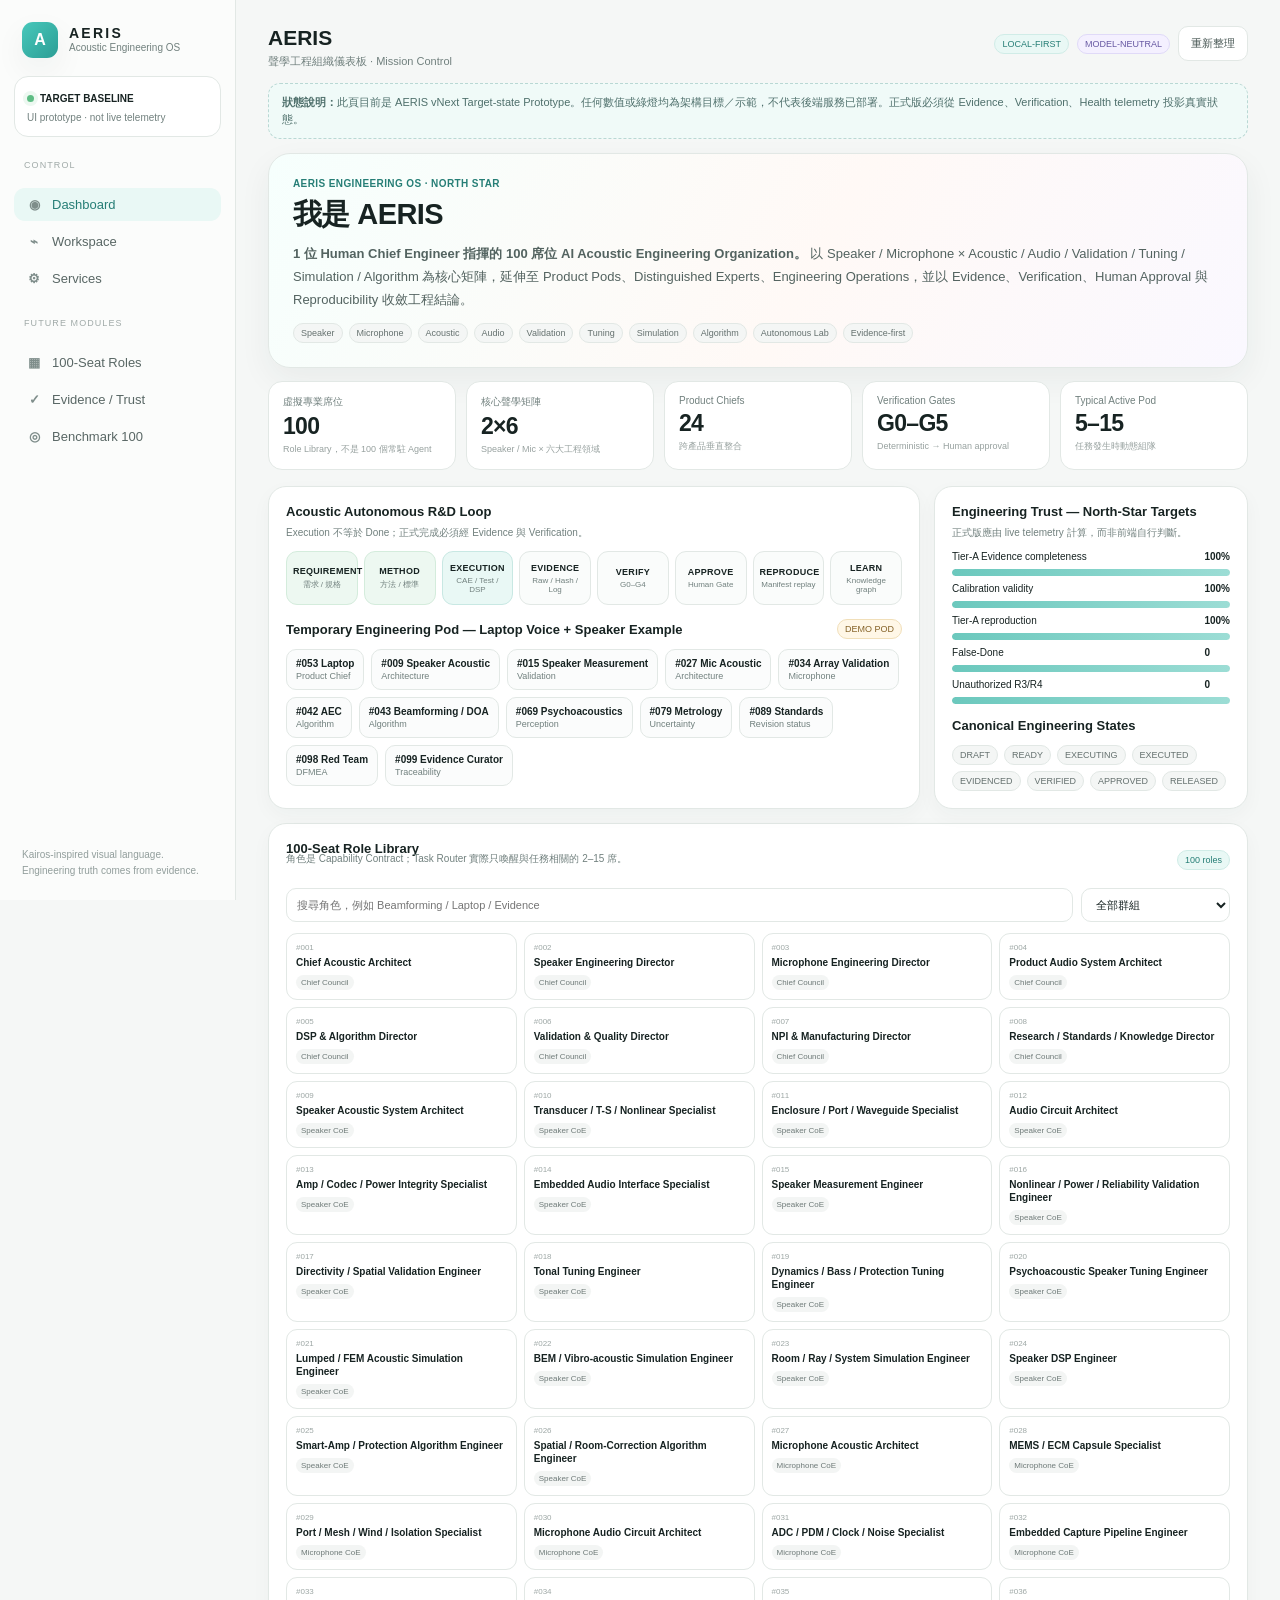
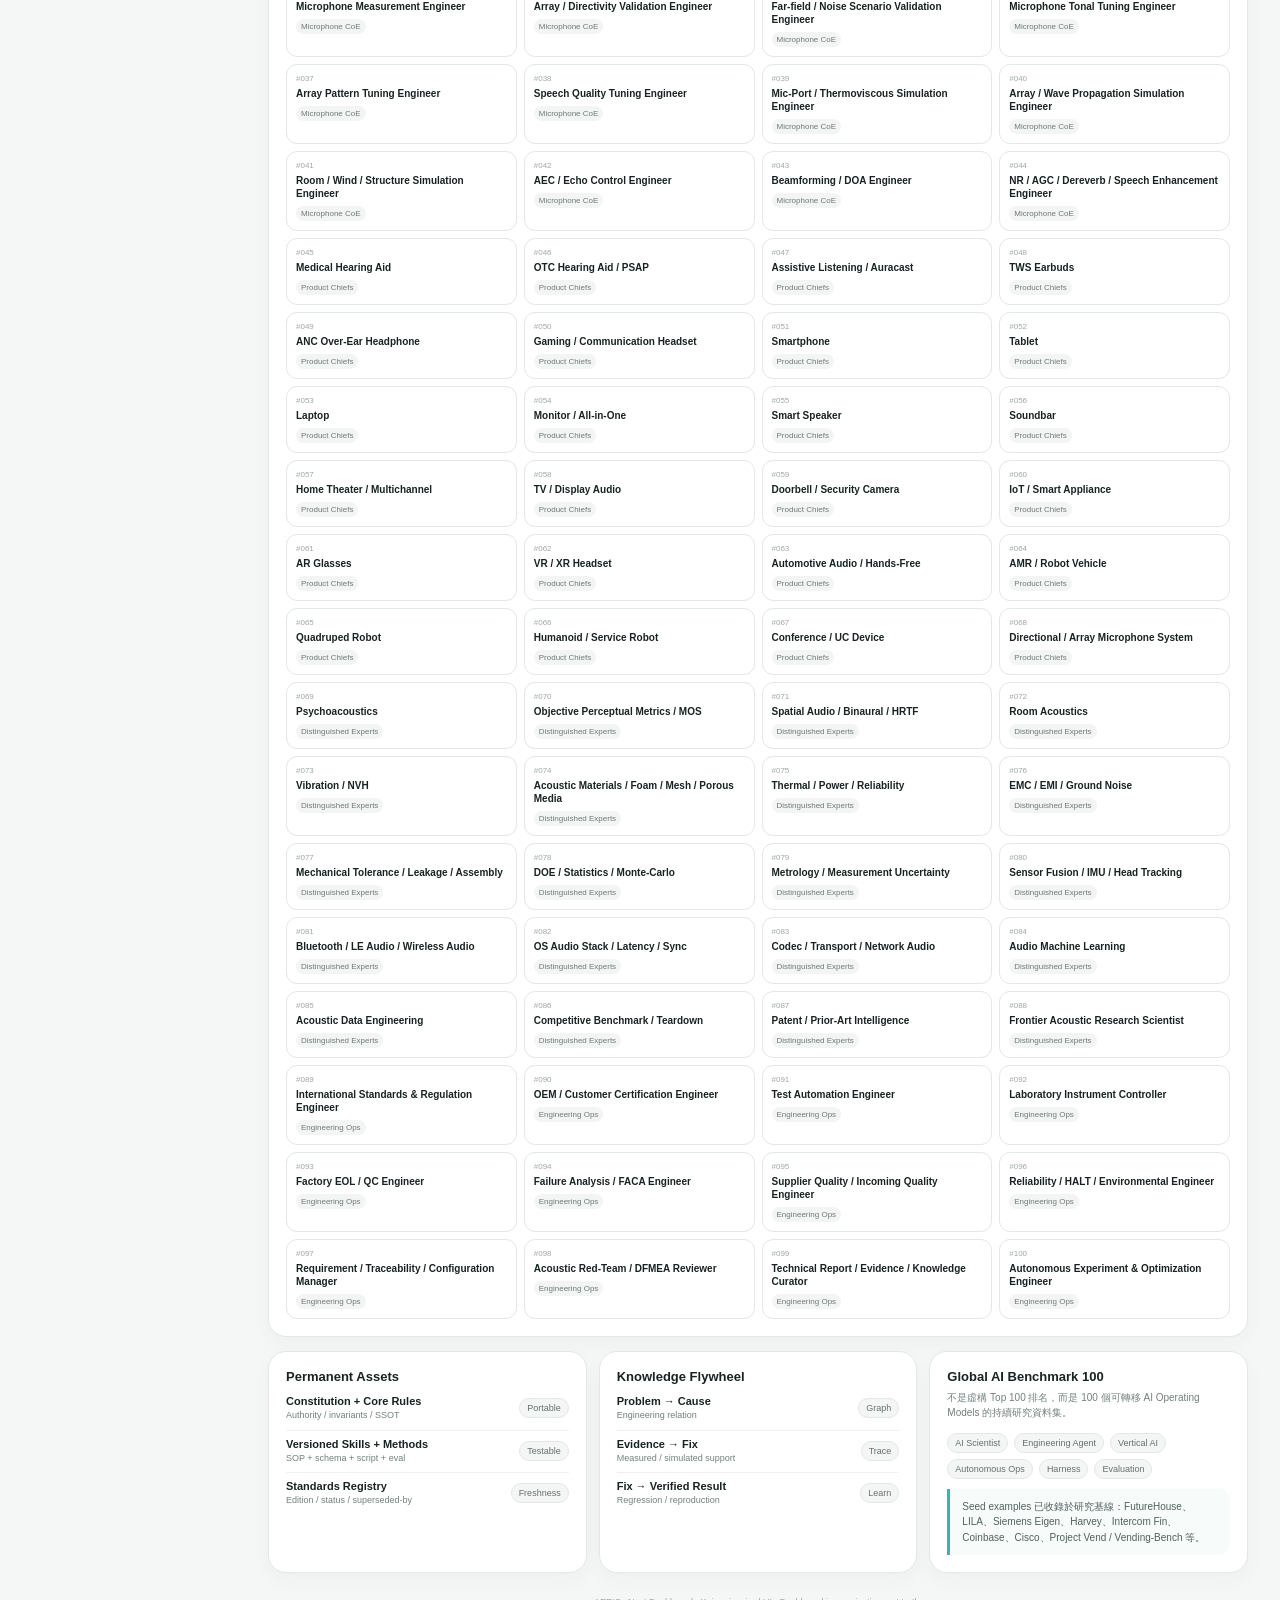
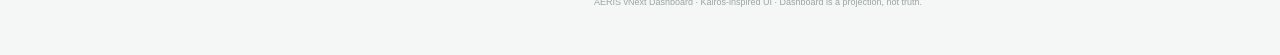
==== index.html @ 0beffe8e "feat: add AERIS dashboard page" ====
<!doctype html>
<html lang="zh-Hant">
<head>
<meta charset="utf-8"><meta name="viewport" content="width=device-width,initial-scale=1">
<title>AERIS — Dashboard</title><link rel="stylesheet" href="aeris.css">
</head>
<body>
<div class="app">
<aside class="sidebar">
  <div class="brand"><div class="logo">A</div><div class="brand-copy"><div class="brand-name">AERIS</div><div class="tiny">Acoustic Engineering OS</div></div></div>
  <div class="system-card"><div><span class="status-dot"></span><b style="font-size:10px">TARGET BASELINE</b></div><div class="tiny system-copy" style="margin-top:5px">UI prototype · not live telemetry</div></div>
  <div class="nav-label">CONTROL</div>
  <nav class="nav">
    <a class="active" href="index.html"><b class="ico">◉</b><span>Dashboard</span></a>
    <a href="workspace.html"><b class="ico">⌁</b><span>Workspace</span></a>
    <a href="services.html"><b class="ico">⚙</b><span>Services</span></a>
  </nav>
  <div class="nav-label">FUTURE MODULES</div>
  <nav class="nav">
    <a href="#roles"><b class="ico">▦</b><span>100-Seat Roles</span></a>
    <a href="#trust"><b class="ico">✓</b><span>Evidence / Trust</span></a>
    <a href="#benchmark"><b class="ico">◎</b><span>Benchmark 100</span></a>
  </nav>
  <div class="spacer"></div><div class="sidebar-foot">Kairos-inspired visual language.<br>Engineering truth comes from evidence.</div>
</aside>
<main class="main">
  <header class="topbar"><div><h1>AERIS</h1><div class="subtitle">聲學工程組織儀表板 · Mission Control</div></div><div class="actions"><span class="pill teal">LOCAL-FIRST</span><span class="pill purple">MODEL-NEUTRAL</span><button class="btn" onclick="location.reload()">重新整理</button></div></header>
  <div class="notice"><b>狀態說明：</b>此頁目前是 AERIS vNext Target-state Prototype。任何數值或綠燈均為架構目標／示範，不代表後端服務已部署。正式版必須從 Evidence、Verification、Health telemetry 投影真實狀態。</div>

  <section class="hero">
    <div class="eyebrow">AERIS Engineering OS · North Star</div>
    <h2>我是 AERIS</h2>
    <p><b>1 位 Human Chief Engineer 指揮的 100 席位 AI Acoustic Engineering Organization。</b> 以 Speaker / Microphone × Acoustic / Audio / Validation / Tuning / Simulation / Algorithm 為核心矩陣，延伸至 Product Pods、Distinguished Experts、Engineering Operations，並以 Evidence、Verification、Human Approval 與 Reproducibility 收斂工程結論。</p>
    <div class="tags"><span class="tag">Speaker</span><span class="tag">Microphone</span><span class="tag">Acoustic</span><span class="tag">Audio</span><span class="tag">Validation</span><span class="tag">Tuning</span><span class="tag">Simulation</span><span class="tag">Algorithm</span><span class="tag">Autonomous Lab</span><span class="tag">Evidence-first</span></div>
  </section>

  <section class="stats">
    <div class="stat"><div class="label">虛擬專業席位</div><div class="value">100</div><div class="small">Role Library，不是 100 個常駐 Agent</div></div>
    <div class="stat"><div class="label">核心聲學矩陣</div><div class="value">2×6</div><div class="small">Speaker / Mic × 六大工程領域</div></div>
    <div class="stat"><div class="label">Product Chiefs</div><div class="value">24</div><div class="small">跨產品垂直整合</div></div>
    <div class="stat"><div class="label">Verification Gates</div><div class="value">G0–G5</div><div class="small">Deterministic → Human approval</div></div>
    <div class="stat"><div class="label">Typical Active Pod</div><div class="value">5–15</div><div class="small">任務發生時動態組隊</div></div>
  </section>

  <div class="grid2">
    <section class="panel">
      <h3>Acoustic Autonomous R&D Loop</h3><div class="desc">Execution 不等於 Done；正式完成必須經 Evidence 與 Verification。</div>
      <div class="pipeline">
        <div class="step done"><b>REQUIREMENT</b><span>需求 / 規格</span></div><div class="step done"><b>METHOD</b><span>方法 / 標準</span></div>
        <div class="step active"><b>EXECUTION</b><span>CAE / Test / DSP</span></div><div class="step"><b>EVIDENCE</b><span>Raw / Hash / Log</span></div>
        <div class="step"><b>VERIFY</b><span>G0–G4</span></div><div class="step"><b>APPROVE</b><span>Human Gate</span></div>
        <div class="step"><b>REPRODUCE</b><span>Manifest replay</span></div><div class="step"><b>LEARN</b><span>Knowledge graph</span></div>
      </div>
      <div class="section-head section"><h3>Temporary Engineering Pod — Laptop Voice + Speaker Example</h3><span class="pill amber">DEMO POD</span></div>
      <div class="pod">
        <div class="person"><b>#053 Laptop</b>Product Chief</div><div class="person"><b>#009 Speaker Acoustic</b>Architecture</div><div class="person"><b>#015 Speaker Measurement</b>Validation</div>
        <div class="person"><b>#027 Mic Acoustic</b>Architecture</div><div class="person"><b>#034 Array Validation</b>Microphone</div><div class="person"><b>#042 AEC</b>Algorithm</div>
        <div class="person"><b>#043 Beamforming / DOA</b>Algorithm</div><div class="person"><b>#069 Psychoacoustics</b>Perception</div><div class="person"><b>#079 Metrology</b>Uncertainty</div>
        <div class="person"><b>#089 Standards</b>Revision status</div><div class="person"><b>#098 Red Team</b>DFMEA</div><div class="person"><b>#099 Evidence Curator</b>Traceability</div>
      </div>
    </section>
    <section class="panel" id="trust">
      <h3>Engineering Trust — North-Star Targets</h3><div class="desc">正式版應由 live telemetry 計算，而非前端自行判斷。</div>
      <div class="kpi">
        <span>Tier-A Evidence completeness</span><b>100%</b><div class="bar"><i style="width:100%"></i></div>
        <span>Calibration validity</span><b>100%</b><div class="bar"><i style="width:100%"></i></div>
        <span>Tier-A reproduction</span><b>100%</b><div class="bar"><i style="width:100%"></i></div>
        <span>False-Done</span><b>0</b><div class="bar"><i style="width:100%"></i></div>
        <span>Unauthorized R3/R4</span><b>0</b><div class="bar"><i style="width:100%"></i></div>
      </div>
      <div class="section"><h3>Canonical Engineering States</h3><div class="tags"><span class="tag">DRAFT</span><span class="tag">READY</span><span class="tag">EXECUTING</span><span class="tag">EXECUTED</span><span class="tag">EVIDENCED</span><span class="tag">VERIFIED</span><span class="tag">APPROVED</span><span class="tag">RELEASED</span></div></div>
    </section>
  </div>

  <section class="panel section" id="roles">
    <div class="section-head"><div><h3>100-Seat Role Library</h3><div class="desc">角色是 Capability Contract；Task Router 實際只喚醒與任務相關的 2–15 席。</div></div><span id="count" class="pill teal">100 roles</span></div>
    <div class="searchbar"><input id="q" placeholder="搜尋角色，例如 Beamforming / Laptop / Evidence"><select id="group"><option value="">全部群組</option><option>Chief Council</option><option>Speaker CoE</option><option>Microphone CoE</option><option>Product Chiefs</option><option>Distinguished Experts</option><option>Engineering Ops</option></select></div>
    <div id="roleGrid" class="roles"></div>
  </section>

  <section class="grid3 section" id="benchmark">
    <div class="panel"><h3>Permanent Assets</h3><div class="list"><div class="row"><div><div class="name">Constitution + Core Rules</div><div class="meta">Authority / invariants / SSOT</div></div><span class="pill">Portable</span></div><div class="row"><div><div class="name">Versioned Skills + Methods</div><div class="meta">SOP + schema + script + eval</div></div><span class="pill">Testable</span></div><div class="row"><div><div class="name">Standards Registry</div><div class="meta">Edition / status / superseded-by</div></div><span class="pill">Freshness</span></div></div></div>
    <div class="panel"><h3>Knowledge Flywheel</h3><div class="list"><div class="row"><div><div class="name">Problem → Cause</div><div class="meta">Engineering relation</div></div><span class="pill">Graph</span></div><div class="row"><div><div class="name">Evidence → Fix</div><div class="meta">Measured / simulated support</div></div><span class="pill">Trace</span></div><div class="row"><div><div class="name">Fix → Verified Result</div><div class="meta">Regression / reproduction</div></div><span class="pill">Learn</span></div></div></div>
    <div class="panel"><h3>Global AI Benchmark 100</h3><div class="desc">不是虛構 Top 100 排名，而是 100 個可轉移 AI Operating Models 的持續研究資料集。</div><div class="tags"><span class="tag">AI Scientist</span><span class="tag">Engineering Agent</span><span class="tag">Vertical AI</span><span class="tag">Autonomous Ops</span><span class="tag">Harness</span><span class="tag">Evaluation</span></div><div class="callout" style="margin-top:10px">Seed examples 已收錄於研究基線：FutureHouse、LILA、Siemens Eigen、Harvey、Intercom Fin、Coinbase、Cisco、Project Vend / Vending-Bench 等。</div></div>
  </section>
  <div class="footer">AERIS vNext Dashboard · Kairos-inspired UI · Dashboard is a projection, not truth.</div>
</main>
</div>
<script>
const groups={
"Chief Council":["Chief Acoustic Architect","Speaker Engineering Director","Microphone Engineering Director","Product Audio System Architect","DSP & Algorithm Director","Validation & Quality Director","NPI & Manufacturing Director","Research / Standards / Knowledge Director"],
"Speaker CoE":["Speaker Acoustic System Architect","Transducer / T-S / Nonlinear Specialist","Enclosure / Port / Waveguide Specialist","Audio Circuit Architect","Amp / Codec / Power Integrity Specialist","Embedded Audio Interface Specialist","Speaker Measurement Engineer","Nonlinear / Power / Reliability Validation Engineer","Directivity / Spatial Validation Engineer","Tonal Tuning Engineer","Dynamics / Bass / Protection Tuning Engineer","Psychoacoustic Speaker Tuning Engineer","Lumped / FEM Acoustic Simulation Engineer","BEM / Vibro-acoustic Simulation Engineer","Room / Ray / System Simulation Engineer","Speaker DSP Engineer","Smart-Amp / Protection Algorithm Engineer","Spatial / Room-Correction Algorithm Engineer"],
"Microphone CoE":["Microphone Acoustic Architect","MEMS / ECM Capsule Specialist","Port / Mesh / Wind / Isolation Specialist","Microphone Audio Circuit Architect","ADC / PDM / Clock / Noise Specialist","Embedded Capture Pipeline Engineer","Microphone Measurement Engineer","Array / Directivity Validation Engineer","Far-field / Noise Scenario Validation Engineer","Microphone Tonal Tuning Engineer","Array Pattern Tuning Engineer","Speech Quality Tuning Engineer","Mic-Port / Thermoviscous Simulation Engineer","Array / Wave Propagation Simulation Engineer","Room / Wind / Structure Simulation Engineer","AEC / Echo Control Engineer","Beamforming / DOA Engineer","NR / AGC / Dereverb / Speech Enhancement Engineer"],
"Product Chiefs":["Medical Hearing Aid","OTC Hearing Aid / PSAP","Assistive Listening / Auracast","TWS Earbuds","ANC Over-Ear Headphone","Gaming / Communication Headset","Smartphone","Tablet","Laptop","Monitor / All-in-One","Smart Speaker","Soundbar","Home Theater / Multichannel","TV / Display Audio","Doorbell / Security Camera","IoT / Smart Appliance","AR Glasses","VR / XR Headset","Automotive Audio / Hands-Free","AMR / Robot Vehicle","Quadruped Robot","Humanoid / Service Robot","Conference / UC Device","Directional / Array Microphone System"],
"Distinguished Experts":["Psychoacoustics","Objective Perceptual Metrics / MOS","Spatial Audio / Binaural / HRTF","Room Acoustics","Vibration / NVH","Acoustic Materials / Foam / Mesh / Porous Media","Thermal / Power / Reliability","EMC / EMI / Ground Noise","Mechanical Tolerance / Leakage / Assembly","DOE / Statistics / Monte-Carlo","Metrology / Measurement Uncertainty","Sensor Fusion / IMU / Head Tracking","Bluetooth / LE Audio / Wireless Audio","OS Audio Stack / Latency / Sync","Codec / Transport / Network Audio","Audio Machine Learning","Acoustic Data Engineering","Competitive Benchmark / Teardown","Patent / Prior-Art Intelligence","Frontier Acoustic Research Scientist"],
"Engineering Ops":["International Standards & Regulation Engineer","OEM / Customer Certification Engineer","Test Automation Engineer","Laboratory Instrument Controller","Factory EOL / QC Engineer","Failure Analysis / FACA Engineer","Supplier Quality / Incoming Quality Engineer","Reliability / HALT / Environmental Engineer","Requirement / Traceability / Configuration Manager","Acoustic Red-Team / DFMEA Reviewer","Technical Report / Evidence / Knowledge Curator","Autonomous Experiment & Optimization Engineer"]};
let id=1,roles=[];Object.entries(groups).forEach(([g,names])=>names.forEach(name=>roles.push({id:id++,name,group:g})));
function render(){const q=document.getElementById('q').value.toLowerCase(),g=document.getElementById('group').value;const f=roles.filter(r=>(!q||(r.name+' '+r.group).toLowerCase().includes(q))&&(!g||r.group===g));document.getElementById('count').textContent=f.length+' roles';document.getElementById('roleGrid').innerHTML=f.map(r=>`<div class="role"><div class="id">#${String(r.id).padStart(3,'0')}</div><b>${r.name}</b><div class="role-meta"><span>${r.group}</span></div></div>`).join('')}
q.addEventListener('input',render);group.addEventListener('change',render);render();
</script>
</body></html>
---- aeris.css ----
:root{
  --bg:#f5f7f6;
  --panel:#ffffff;
  --panel-soft:#fbfcfb;
  --text:#172322;
  --muted:#71807e;
  --line:#e2e8e5;
  --teal:#35b7aa;
  --teal-deep:#267e76;
  --teal-soft:#e9f8f5;
  --green:#5ebd84;
  --green-soft:#edf8f1;
  --amber:#e4ad4c;
  --amber-soft:#fff7e7;
  --rose:#d97888;
  --rose-soft:#fff0f3;
  --purple:#9c8ed8;
  --purple-soft:#f4f0ff;
  --shadow:0 12px 32px rgba(28,58,54,.06);
  --radius:18px;
}
*{box-sizing:border-box}
html{scroll-behavior:smooth}
body{
  margin:0;
  background:var(--bg);
  color:var(--text);
  font-family:Inter,-apple-system,BlinkMacSystemFont,"Segoe UI","Noto Sans TC","PingFang TC","Microsoft JhengHei",sans-serif;
  -webkit-font-smoothing:antialiased;
}
a{color:inherit;text-decoration:none}
button,input,select,textarea{font:inherit}
.app{min-height:100vh;display:grid;grid-template-columns:236px minmax(0,1fr)}
.sidebar{
  position:sticky;top:0;height:100vh;
  background:#fbfcfb;border-right:1px solid var(--line);
  padding:22px 14px;display:flex;flex-direction:column;gap:18px;
}
.brand{display:flex;align-items:center;gap:11px;padding:0 8px}
.logo{
  width:36px;height:36px;border-radius:11px;display:grid;place-items:center;
  font-weight:800;color:#fff;background:linear-gradient(135deg,#47c8bb,#2c9e95);
  box-shadow:var(--shadow)
}
.brand-name{font-size:14px;font-weight:800;letter-spacing:.16em}
.tiny{font-size:10px;color:var(--muted);line-height:1.4}
.system-card{border:1px solid var(--line);border-radius:14px;background:#fff;padding:11px 12px}
.status-dot{width:7px;height:7px;border-radius:100px;background:var(--green);display:inline-block;margin-right:6px;box-shadow:0 0 0 4px var(--green-soft)}
.nav-label{font-size:9px;color:#a0aaa8;padding:0 10px;margin-top:5px;text-transform:uppercase;letter-spacing:.12em}
.nav{display:flex;flex-direction:column;gap:4px}
.nav a{padding:9px 11px;border-radius:11px;color:#596765;font-size:13px;display:flex;gap:9px;align-items:center}
.nav a:hover,.nav a.active{background:var(--teal-soft);color:var(--teal-deep)}
.nav .ico{width:18px;text-align:center;color:#7e8d8a}
.spacer{flex:1}
.sidebar-foot{font-size:10px;color:#929e9c;line-height:1.55;padding:0 8px}
.main{min-width:0;padding:26px 32px 48px}
.topbar{display:flex;align-items:flex-start;justify-content:space-between;gap:18px;margin-bottom:14px}
.topbar h1{font-size:21px;margin:0 0 4px;font-weight:760}
.subtitle{font-size:11px;color:var(--muted)}
.actions{display:flex;align-items:center;gap:8px;flex-wrap:wrap;justify-content:flex-end}
.btn{border:1px solid var(--line);background:#fff;border-radius:10px;padding:9px 12px;font-size:11px;color:#485754;cursor:pointer}
.btn:hover{border-color:#b8cbc7}
.btn.primary{background:#1f2c2b;color:#fff;border-color:#1f2c2b}
.notice{border:1px dashed #b9d8d4;background:#f0faf8;border-radius:12px;padding:10px 13px;color:#4f706c;font-size:11px;line-height:1.55;margin-bottom:14px}
.hero{background:linear-gradient(120deg,#f6fffd,#fff9f6 55%,#faf8ff);border:1px solid var(--line);border-radius:22px;padding:24px;box-shadow:var(--shadow)}
.hero h2{font-size:29px;margin:6px 0 5px;letter-spacing:-.02em}
.hero p{max-width:980px;color:#536360;font-size:13px;line-height:1.75;margin:8px 0}
.eyebrow{font-size:10px;color:var(--teal-deep);font-weight:700;letter-spacing:.04em;text-transform:uppercase}
.tags{display:flex;flex-wrap:wrap;gap:6px;margin-top:12px}
.tag,.pill{font-size:9px;padding:4px 7px;border-radius:999px;border:1px solid var(--line);background:#f4f6f5;color:#65716f;display:inline-flex;align-items:center;gap:4px;white-space:nowrap}
.pill.teal{background:var(--teal-soft);border-color:#d0ece7;color:var(--teal-deep)}
.pill.green{background:var(--green-soft);border-color:#d5ecdc;color:#327552}
.pill.amber{background:var(--amber-soft);border-color:#f1dfb9;color:#846126}
.pill.rose{background:var(--rose-soft);border-color:#f1d5da;color:#9a4c5a}
.pill.purple{background:var(--purple-soft);border-color:#e0daf8;color:#6657a2}
.stats{display:grid;grid-template-columns:repeat(5,minmax(0,1fr));gap:10px;margin:13px 0 16px}
.stat{background:#fff;border:1px solid var(--line);border-radius:14px;padding:13px 14px}
.stat .label{font-size:10px;color:var(--muted)}
.stat .value{font-size:23px;font-weight:780;margin-top:4px;letter-spacing:-.03em}
.stat .small{font-size:9px;color:#97a19f;margin-top:3px;line-height:1.4}
.grid2{display:grid;grid-template-columns:minmax(0,1.35fr) minmax(0,.65fr);gap:14px}
.grid3{display:grid;grid-template-columns:repeat(3,minmax(0,1fr));gap:12px}
.grid4{display:grid;grid-template-columns:repeat(4,minmax(0,1fr));gap:10px}
.panel{background:var(--panel);border:1px solid var(--line);border-radius:var(--radius);padding:17px;box-shadow:0 7px 20px rgba(32,61,57,.035);min-width:0}
.panel h3{font-size:13px;margin:0 0 11px;font-weight:740}
.panel h4{font-size:11px;margin:0 0 8px}
.desc{font-size:10px;color:var(--muted);line-height:1.55;margin-top:-5px;margin-bottom:11px}
.section{margin-top:14px}
.section-head{display:flex;align-items:center;justify-content:space-between;gap:12px;margin-bottom:10px}
.section-head h3{margin:0}
.pipeline{display:grid;grid-template-columns:repeat(8,minmax(0,1fr));gap:6px}
.step{border:1px solid var(--line);border-radius:11px;background:#fafcfb;text-align:center;padding:9px 6px;min-height:54px;display:flex;flex-direction:column;justify-content:center}
.step b{font-size:9px;letter-spacing:.03em}.step span{font-size:8px;color:var(--muted);margin-top:3px}
.step.done{background:var(--green-soft);border-color:#d4ecdc}.step.active{background:var(--teal-soft);border-color:#c8e8e3}
.list{display:flex;flex-direction:column;gap:7px}
.row{display:flex;align-items:center;justify-content:space-between;gap:10px;border-bottom:1px solid #edf1ef;padding-bottom:8px}
.row:last-child{border-bottom:0;padding-bottom:0}.row .name{font-size:11px;font-weight:650}.row .meta{font-size:9px;color:var(--muted);line-height:1.4;margin-top:2px}
.kpi{display:grid;grid-template-columns:1fr auto;gap:7px 11px;font-size:10px}.bar{height:7px;background:#edf1ef;border-radius:99px;overflow:hidden;grid-column:1/3}.bar i{display:block;height:100%;background:linear-gradient(90deg,#6bc8bd,#9cddd5);border-radius:99px}
.pod{display:flex;flex-wrap:wrap;gap:7px}.person{border:1px solid var(--line);background:#fbfcfc;border-radius:10px;padding:8px 9px;font-size:9px;color:var(--muted)}.person b{display:block;color:var(--text);font-size:10px;margin-bottom:2px}
.searchbar{display:flex;gap:8px;flex-wrap:wrap;margin-bottom:11px}.searchbar input,.searchbar select,.field input,.field select,.field textarea{border:1px solid var(--line);background:#fff;border-radius:10px;padding:9px 10px;font-size:11px;color:var(--text);outline:none}.searchbar input{min-width:240px;flex:1}.searchbar input:focus,.searchbar select:focus,.field input:focus,.field select:focus,.field textarea:focus{border-color:#86cec6;box-shadow:0 0 0 3px #e8f7f5}
.roles{display:grid;grid-template-columns:repeat(4,minmax(0,1fr));gap:7px}.role{border:1px solid var(--line);background:#fff;border-radius:11px;padding:9px}.role .id{font-size:8px;color:#9da7a5}.role b{display:block;font-size:10px;line-height:1.3;margin:4px 0 6px}.role-meta{display:flex;gap:4px;flex-wrap:wrap}.role-meta span{font-size:8px;background:#f3f5f4;border-radius:99px;padding:3px 5px;color:#6e7a78}
.formgrid{display:grid;grid-template-columns:repeat(3,minmax(0,1fr));gap:9px}.field{display:flex;flex-direction:column;gap:5px}.field label{font-size:9px;color:var(--muted);font-weight:700}.field.full{grid-column:1/-1}.field textarea{min-height:124px;resize:vertical;line-height:1.55}
.command{display:flex;gap:8px;margin-top:11px}
.arch{display:grid;grid-template-columns:repeat(5,minmax(0,1fr));gap:8px}.layer{border:1px solid var(--line);border-radius:13px;padding:11px;background:#fbfcfb}.layer h4{font-size:10px;margin:0 0 7px}.svc{font-size:9px;border:1px solid #ebefed;background:#fff;border-radius:8px;padding:6px 7px;margin:5px 0}.svc small{display:block;color:#929e9b;margin-top:2px;line-height:1.35}
.table-wrap{overflow:auto}.table{width:100%;border-collapse:collapse;font-size:10px;min-width:650px}.table th{text-align:left;color:var(--muted);font-weight:700;border-bottom:1px solid var(--line);padding:7px}.table td{border-bottom:1px solid #edf1ef;padding:8px 7px;vertical-align:top}.table tr:last-child td{border-bottom:0}
.state{font-size:8px;border-radius:99px;padding:4px 6px;background:#f2f5f4;white-space:nowrap}.state.target{background:var(--teal-soft);color:var(--teal-deep)}
.timeline{display:flex;flex-direction:column;gap:8px}.event{display:grid;grid-template-columns:70px 1fr;gap:10px}.event time{font-size:8px;color:var(--muted);padding-top:2px}.event .body{font-size:10px;line-height:1.5;border-left:2px solid #dcebe8;padding-left:10px}
.code{font-family:"SFMono-Regular",Consolas,"Liberation Mono",monospace;font-size:10px;line-height:1.55;background:#f7f9f8;border:1px solid var(--line);border-radius:12px;padding:13px;overflow:auto;white-space:pre}
.callout{border-left:3px solid var(--teal);background:#f7fbfa;border-radius:0 11px 11px 0;padding:10px 12px;font-size:10px;color:#51615e;line-height:1.55}
.empty{border:1px dashed #d6dfdc;border-radius:12px;padding:18px;text-align:center;color:#8c9996;font-size:10px}
.footer{margin-top:24px;text-align:center;font-size:9px;color:#9aa5a2}
@media(max-width:1100px){.app{grid-template-columns:74px minmax(0,1fr)}.brand-copy,.system-copy,.nav-label,.nav a span,.sidebar-foot{display:none}.brand{justify-content:center}.nav a{justify-content:center}.stats{grid-template-columns:repeat(3,1fr)}.roles{grid-template-columns:repeat(3,1fr)}.grid2{grid-template-columns:1fr}.arch{grid-template-columns:repeat(2,1fr)}}
@media(max-width:720px){.app{display:block}.sidebar{position:static;height:auto;display:flex;flex-direction:row;align-items:center;overflow:auto;padding:9px 10px}.brand{min-width:44px;padding:0}.system-card,.spacer,.sidebar-foot{display:none}.nav{flex-direction:row}.nav a{white-space:nowrap}.main{padding:17px 12px 34px}.topbar{align-items:center}.stats{grid-template-columns:repeat(2,1fr)}.stats .stat:last-child{grid-column:1/-1}.grid3,.grid4,.formgrid{grid-template-columns:1fr}.roles{grid-template-columns:repeat(2,1fr)}.pipeline{grid-template-columns:repeat(2,1fr)}.arch{grid-template-columns:1fr}.hero{padding:19px}.hero h2{font-size:25px}}
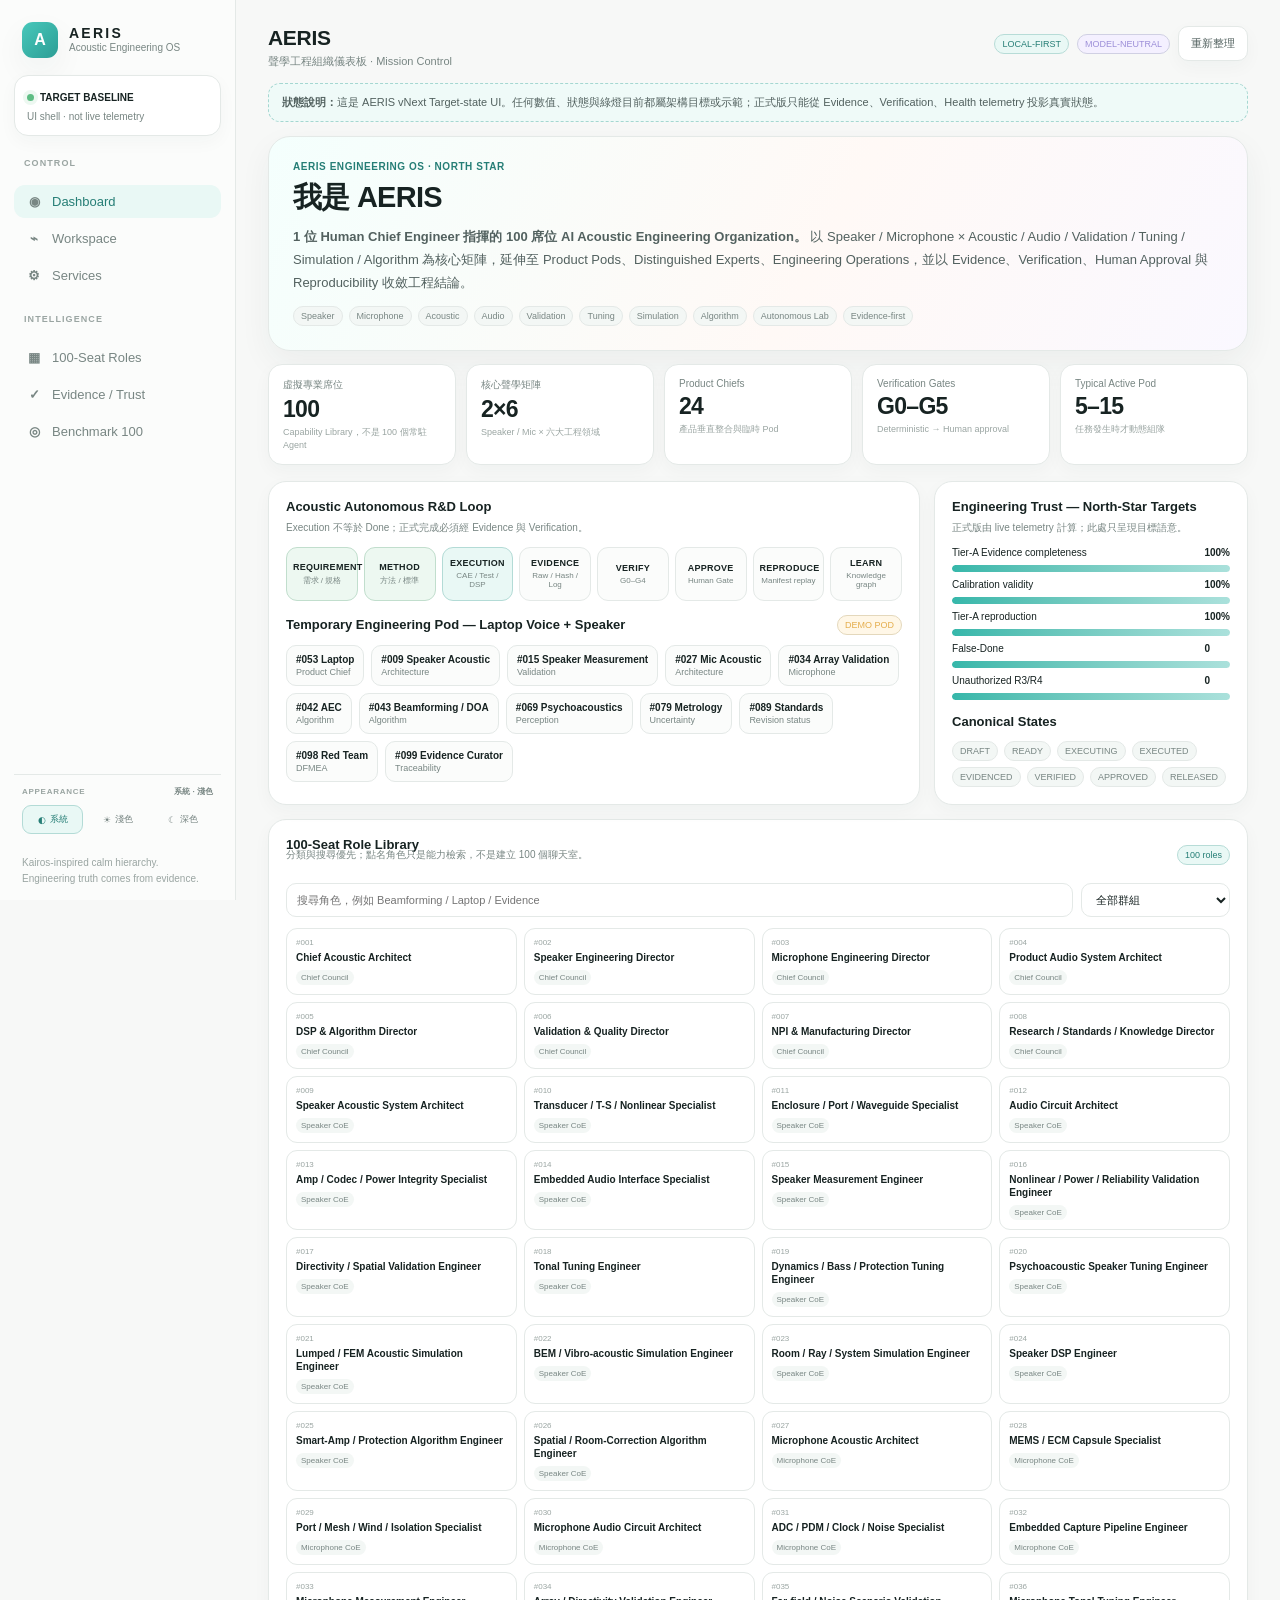
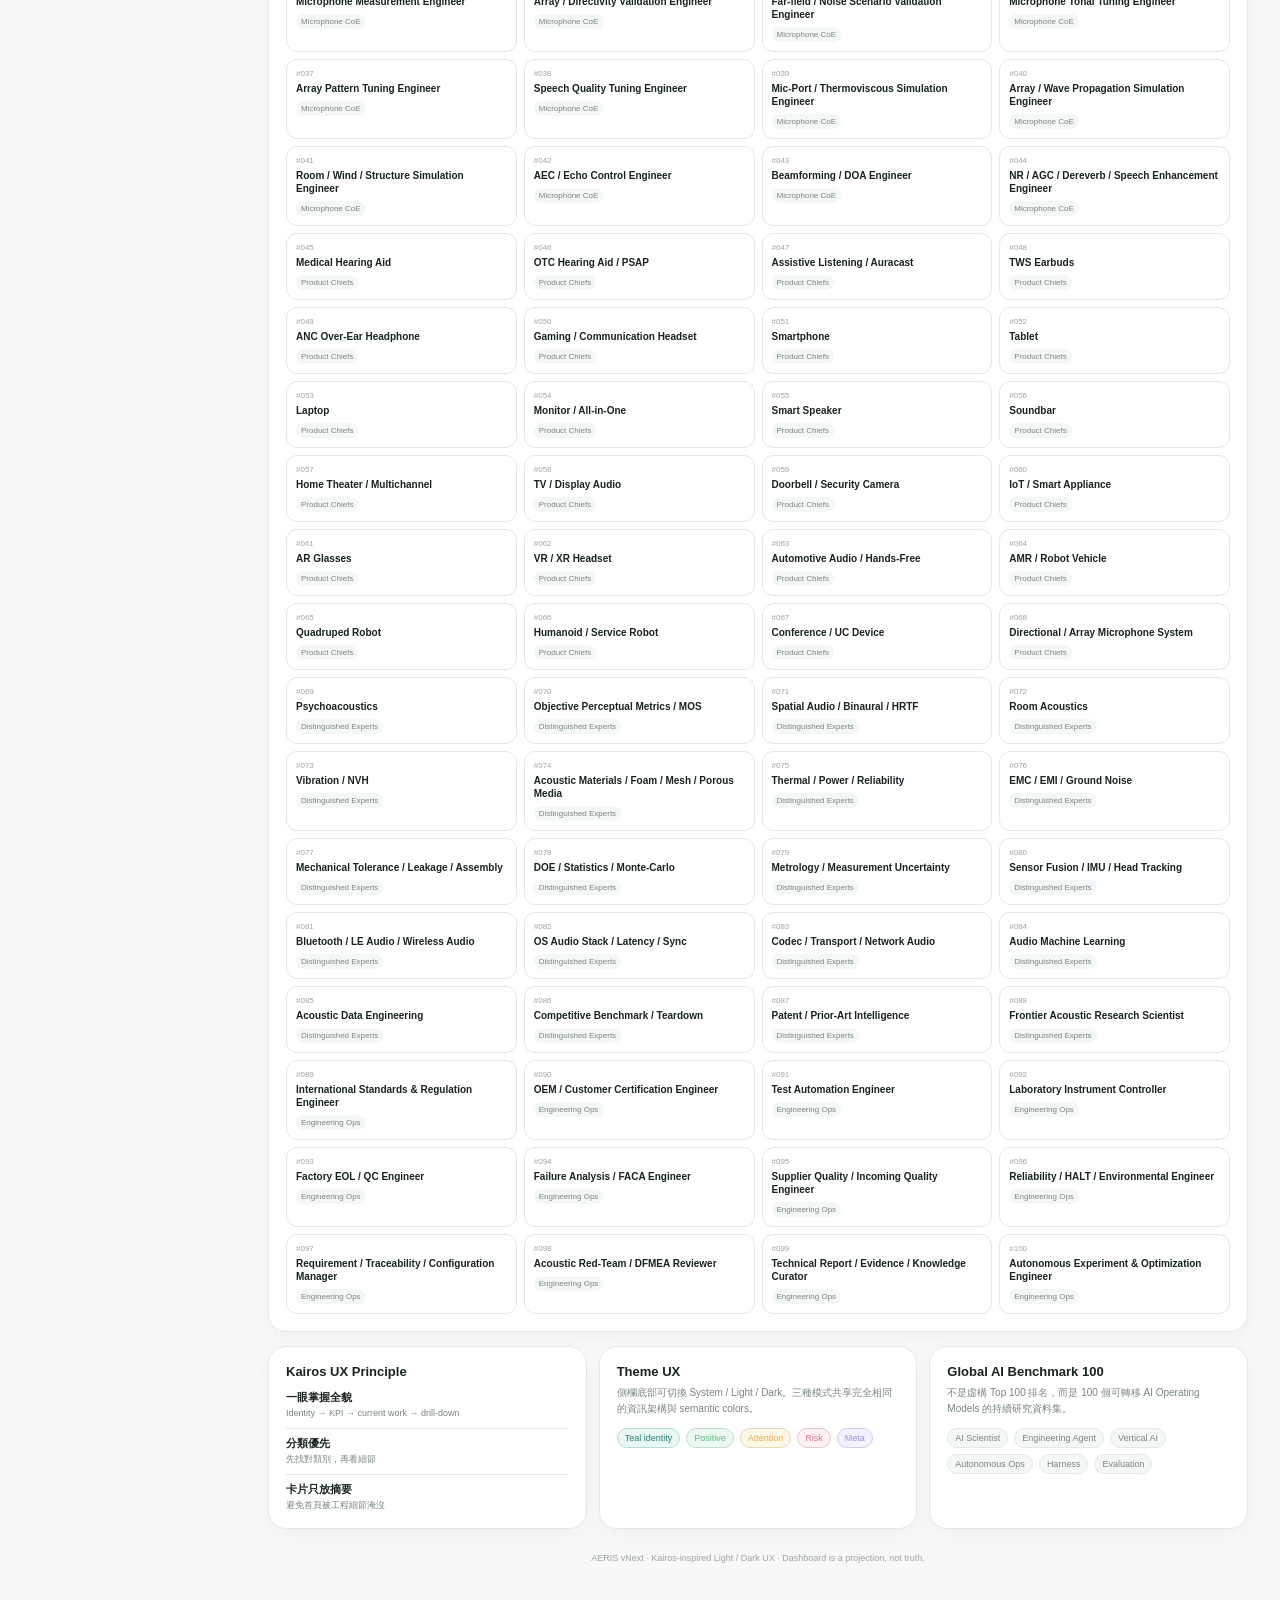
==== commit a57aeefa: "feat(ui): redesign dashboard with Kairos-inspired light dark UX" ====
--- a/index.html
+++ b/index.html
@@ -2,30 +2,26 @@
 <html lang="zh-Hant">
 <head>
 <meta charset="utf-8"><meta name="viewport" content="width=device-width,initial-scale=1">
-<title>AERIS — Dashboard</title><link rel="stylesheet" href="aeris.css">
+<meta name="theme-color" content="#35b7aa">
+<title>AERIS — Dashboard</title>
+<link rel="stylesheet" href="aeris.css">
+<script src="aeris-theme.js"></script>
+<script src="aeris-data.js" defer></script>
 </head>
 <body>
 <div class="app">
 <aside class="sidebar">
   <div class="brand"><div class="logo">A</div><div class="brand-copy"><div class="brand-name">AERIS</div><div class="tiny">Acoustic Engineering OS</div></div></div>
-  <div class="system-card"><div><span class="status-dot"></span><b style="font-size:10px">TARGET BASELINE</b></div><div class="tiny system-copy" style="margin-top:5px">UI prototype · not live telemetry</div></div>
+  <div class="system-card"><div><span class="status-dot"></span><b style="font-size:10px">TARGET BASELINE</b></div><div class="tiny system-copy" style="margin-top:5px">UI shell · not live telemetry</div></div>
   <div class="nav-label">CONTROL</div>
-  <nav class="nav">
-    <a class="active" href="index.html"><b class="ico">◉</b><span>Dashboard</span></a>
-    <a href="workspace.html"><b class="ico">⌁</b><span>Workspace</span></a>
-    <a href="services.html"><b class="ico">⚙</b><span>Services</span></a>
-  </nav>
-  <div class="nav-label">FUTURE MODULES</div>
-  <nav class="nav">
-    <a href="#roles"><b class="ico">▦</b><span>100-Seat Roles</span></a>
-    <a href="#trust"><b class="ico">✓</b><span>Evidence / Trust</span></a>
-    <a href="#benchmark"><b class="ico">◎</b><span>Benchmark 100</span></a>
-  </nav>
-  <div class="spacer"></div><div class="sidebar-foot">Kairos-inspired visual language.<br>Engineering truth comes from evidence.</div>
+  <nav class="nav"><a class="active" href="index.html"><b class="ico">◉</b><span>Dashboard</span></a><a href="workspace.html"><b class="ico">⌁</b><span>Workspace</span></a><a href="services.html"><b class="ico">⚙</b><span>Services</span></a></nav>
+  <div class="nav-label">INTELLIGENCE</div>
+  <nav class="nav"><a href="#roles"><b class="ico">▦</b><span>100-Seat Roles</span></a><a href="#trust"><b class="ico">✓</b><span>Evidence / Trust</span></a><a href="#benchmark"><b class="ico">◎</b><span>Benchmark 100</span></a></nav>
+  <div class="spacer"></div><div class="sidebar-foot">Kairos-inspired calm hierarchy.<br>Engineering truth comes from evidence.</div>
 </aside>
 <main class="main">
   <header class="topbar"><div><h1>AERIS</h1><div class="subtitle">聲學工程組織儀表板 · Mission Control</div></div><div class="actions"><span class="pill teal">LOCAL-FIRST</span><span class="pill purple">MODEL-NEUTRAL</span><button class="btn" onclick="location.reload()">重新整理</button></div></header>
-  <div class="notice"><b>狀態說明：</b>此頁目前是 AERIS vNext Target-state Prototype。任何數值或綠燈均為架構目標／示範，不代表後端服務已部署。正式版必須從 Evidence、Verification、Health telemetry 投影真實狀態。</div>
+  <div class="notice"><b>狀態說明：</b>這是 AERIS vNext Target-state UI。任何數值、狀態與綠燈目前都屬架構目標或示範；正式版只能從 Evidence、Verification、Health telemetry 投影真實狀態。</div>
 
   <section class="hero">
     <div class="eyebrow">AERIS Engineering OS · North Star</div>
@@ -35,67 +31,47 @@
   </section>
 
   <section class="stats">
-    <div class="stat"><div class="label">虛擬專業席位</div><div class="value">100</div><div class="small">Role Library，不是 100 個常駐 Agent</div></div>
+    <div class="stat"><div class="label">虛擬專業席位</div><div class="value">100</div><div class="small">Capability Library，不是 100 個常駐 Agent</div></div>
     <div class="stat"><div class="label">核心聲學矩陣</div><div class="value">2×6</div><div class="small">Speaker / Mic × 六大工程領域</div></div>
-    <div class="stat"><div class="label">Product Chiefs</div><div class="value">24</div><div class="small">跨產品垂直整合</div></div>
+    <div class="stat"><div class="label">Product Chiefs</div><div class="value">24</div><div class="small">產品垂直整合與臨時 Pod</div></div>
     <div class="stat"><div class="label">Verification Gates</div><div class="value">G0–G5</div><div class="small">Deterministic → Human approval</div></div>
-    <div class="stat"><div class="label">Typical Active Pod</div><div class="value">5–15</div><div class="small">任務發生時動態組隊</div></div>
+    <div class="stat"><div class="label">Typical Active Pod</div><div class="value">5–15</div><div class="small">任務發生時才動態組隊</div></div>
   </section>
 
   <div class="grid2">
     <section class="panel">
       <h3>Acoustic Autonomous R&D Loop</h3><div class="desc">Execution 不等於 Done；正式完成必須經 Evidence 與 Verification。</div>
-      <div class="pipeline">
-        <div class="step done"><b>REQUIREMENT</b><span>需求 / 規格</span></div><div class="step done"><b>METHOD</b><span>方法 / 標準</span></div>
-        <div class="step active"><b>EXECUTION</b><span>CAE / Test / DSP</span></div><div class="step"><b>EVIDENCE</b><span>Raw / Hash / Log</span></div>
-        <div class="step"><b>VERIFY</b><span>G0–G4</span></div><div class="step"><b>APPROVE</b><span>Human Gate</span></div>
-        <div class="step"><b>REPRODUCE</b><span>Manifest replay</span></div><div class="step"><b>LEARN</b><span>Knowledge graph</span></div>
-      </div>
-      <div class="section-head section"><h3>Temporary Engineering Pod — Laptop Voice + Speaker Example</h3><span class="pill amber">DEMO POD</span></div>
-      <div class="pod">
-        <div class="person"><b>#053 Laptop</b>Product Chief</div><div class="person"><b>#009 Speaker Acoustic</b>Architecture</div><div class="person"><b>#015 Speaker Measurement</b>Validation</div>
-        <div class="person"><b>#027 Mic Acoustic</b>Architecture</div><div class="person"><b>#034 Array Validation</b>Microphone</div><div class="person"><b>#042 AEC</b>Algorithm</div>
-        <div class="person"><b>#043 Beamforming / DOA</b>Algorithm</div><div class="person"><b>#069 Psychoacoustics</b>Perception</div><div class="person"><b>#079 Metrology</b>Uncertainty</div>
-        <div class="person"><b>#089 Standards</b>Revision status</div><div class="person"><b>#098 Red Team</b>DFMEA</div><div class="person"><b>#099 Evidence Curator</b>Traceability</div>
-      </div>
+      <div class="pipeline"><div class="step done"><b>REQUIREMENT</b><span>需求 / 規格</span></div><div class="step done"><b>METHOD</b><span>方法 / 標準</span></div><div class="step active"><b>EXECUTION</b><span>CAE / Test / DSP</span></div><div class="step"><b>EVIDENCE</b><span>Raw / Hash / Log</span></div><div class="step"><b>VERIFY</b><span>G0–G4</span></div><div class="step"><b>APPROVE</b><span>Human Gate</span></div><div class="step"><b>REPRODUCE</b><span>Manifest replay</span></div><div class="step"><b>LEARN</b><span>Knowledge graph</span></div></div>
+      <div class="section-head section"><h3>Temporary Engineering Pod — Laptop Voice + Speaker</h3><span class="pill amber">DEMO POD</span></div>
+      <div class="pod"><div class="person"><b>#053 Laptop</b>Product Chief</div><div class="person"><b>#009 Speaker Acoustic</b>Architecture</div><div class="person"><b>#015 Speaker Measurement</b>Validation</div><div class="person"><b>#027 Mic Acoustic</b>Architecture</div><div class="person"><b>#034 Array Validation</b>Microphone</div><div class="person"><b>#042 AEC</b>Algorithm</div><div class="person"><b>#043 Beamforming / DOA</b>Algorithm</div><div class="person"><b>#069 Psychoacoustics</b>Perception</div><div class="person"><b>#079 Metrology</b>Uncertainty</div><div class="person"><b>#089 Standards</b>Revision status</div><div class="person"><b>#098 Red Team</b>DFMEA</div><div class="person"><b>#099 Evidence Curator</b>Traceability</div></div>
     </section>
     <section class="panel" id="trust">
-      <h3>Engineering Trust — North-Star Targets</h3><div class="desc">正式版應由 live telemetry 計算，而非前端自行判斷。</div>
-      <div class="kpi">
-        <span>Tier-A Evidence completeness</span><b>100%</b><div class="bar"><i style="width:100%"></i></div>
-        <span>Calibration validity</span><b>100%</b><div class="bar"><i style="width:100%"></i></div>
-        <span>Tier-A reproduction</span><b>100%</b><div class="bar"><i style="width:100%"></i></div>
-        <span>False-Done</span><b>0</b><div class="bar"><i style="width:100%"></i></div>
-        <span>Unauthorized R3/R4</span><b>0</b><div class="bar"><i style="width:100%"></i></div>
-      </div>
-      <div class="section"><h3>Canonical Engineering States</h3><div class="tags"><span class="tag">DRAFT</span><span class="tag">READY</span><span class="tag">EXECUTING</span><span class="tag">EXECUTED</span><span class="tag">EVIDENCED</span><span class="tag">VERIFIED</span><span class="tag">APPROVED</span><span class="tag">RELEASED</span></div></div>
+      <h3>Engineering Trust — North-Star Targets</h3><div class="desc">正式版由 live telemetry 計算；此處只呈現目標語意。</div>
+      <div class="kpi"><span>Tier-A Evidence completeness</span><b>100%</b><div class="bar"><i style="width:100%"></i></div><span>Calibration validity</span><b>100%</b><div class="bar"><i style="width:100%"></i></div><span>Tier-A reproduction</span><b>100%</b><div class="bar"><i style="width:100%"></i></div><span>False-Done</span><b>0</b><div class="bar"><i style="width:100%"></i></div><span>Unauthorized R3/R4</span><b>0</b><div class="bar"><i style="width:100%"></i></div></div>
+      <div class="section"><h3>Canonical States</h3><div class="tags"><span class="tag">DRAFT</span><span class="tag">READY</span><span class="tag">EXECUTING</span><span class="tag">EXECUTED</span><span class="tag">EVIDENCED</span><span class="tag">VERIFIED</span><span class="tag">APPROVED</span><span class="tag">RELEASED</span></div></div>
     </section>
   </div>
 
   <section class="panel section" id="roles">
-    <div class="section-head"><div><h3>100-Seat Role Library</h3><div class="desc">角色是 Capability Contract；Task Router 實際只喚醒與任務相關的 2–15 席。</div></div><span id="count" class="pill teal">100 roles</span></div>
+    <div class="section-head"><div><h3>100-Seat Role Library</h3><div class="desc">分類與搜尋優先；點名角色只是能力檢索，不是建立 100 個聊天室。</div></div><span id="count" class="pill teal">100 roles</span></div>
     <div class="searchbar"><input id="q" placeholder="搜尋角色，例如 Beamforming / Laptop / Evidence"><select id="group"><option value="">全部群組</option><option>Chief Council</option><option>Speaker CoE</option><option>Microphone CoE</option><option>Product Chiefs</option><option>Distinguished Experts</option><option>Engineering Ops</option></select></div>
     <div id="roleGrid" class="roles"></div>
   </section>
 
   <section class="grid3 section" id="benchmark">
-    <div class="panel"><h3>Permanent Assets</h3><div class="list"><div class="row"><div><div class="name">Constitution + Core Rules</div><div class="meta">Authority / invariants / SSOT</div></div><span class="pill">Portable</span></div><div class="row"><div><div class="name">Versioned Skills + Methods</div><div class="meta">SOP + schema + script + eval</div></div><span class="pill">Testable</span></div><div class="row"><div><div class="name">Standards Registry</div><div class="meta">Edition / status / superseded-by</div></div><span class="pill">Freshness</span></div></div></div>
-    <div class="panel"><h3>Knowledge Flywheel</h3><div class="list"><div class="row"><div><div class="name">Problem → Cause</div><div class="meta">Engineering relation</div></div><span class="pill">Graph</span></div><div class="row"><div><div class="name">Evidence → Fix</div><div class="meta">Measured / simulated support</div></div><span class="pill">Trace</span></div><div class="row"><div><div class="name">Fix → Verified Result</div><div class="meta">Regression / reproduction</div></div><span class="pill">Learn</span></div></div></div>
-    <div class="panel"><h3>Global AI Benchmark 100</h3><div class="desc">不是虛構 Top 100 排名，而是 100 個可轉移 AI Operating Models 的持續研究資料集。</div><div class="tags"><span class="tag">AI Scientist</span><span class="tag">Engineering Agent</span><span class="tag">Vertical AI</span><span class="tag">Autonomous Ops</span><span class="tag">Harness</span><span class="tag">Evaluation</span></div><div class="callout" style="margin-top:10px">Seed examples 已收錄於研究基線：FutureHouse、LILA、Siemens Eigen、Harvey、Intercom Fin、Coinbase、Cisco、Project Vend / Vending-Bench 等。</div></div>
+    <div class="panel"><h3>Kairos UX Principle</h3><div class="list"><div class="row"><div><div class="name">一眼掌握全貌</div><div class="meta">Identity → KPI → current work → drill-down</div></div></div><div class="row"><div><div class="name">分類優先</div><div class="meta">先找對類別，再看細節</div></div></div><div class="row"><div><div class="name">卡片只放摘要</div><div class="meta">避免首頁被工程細節淹沒</div></div></div></div></div>
+    <div class="panel"><h3>Theme UX</h3><div class="desc">側欄底部可切換 System / Light / Dark。三種模式共享完全相同的資訊架構與 semantic colors。</div><div class="tags"><span class="pill teal">Teal identity</span><span class="pill green">Positive</span><span class="pill amber">Attention</span><span class="pill rose">Risk</span><span class="pill purple">Meta</span></div></div>
+    <div class="panel"><h3>Global AI Benchmark 100</h3><div class="desc">不是虛構 Top 100 排名，而是 100 個可轉移 AI Operating Models 的持續研究資料集。</div><div class="tags"><span class="tag">AI Scientist</span><span class="tag">Engineering Agent</span><span class="tag">Vertical AI</span><span class="tag">Autonomous Ops</span><span class="tag">Harness</span><span class="tag">Evaluation</span></div></div>
   </section>
-  <div class="footer">AERIS vNext Dashboard · Kairos-inspired UI · Dashboard is a projection, not truth.</div>
+  <div class="footer">AERIS vNext · Kairos-inspired Light / Dark UX · Dashboard is a projection, not truth.</div>
 </main>
 </div>
 <script>
-const groups={
-"Chief Council":["Chief Acoustic Architect","Speaker Engineering Director","Microphone Engineering Director","Product Audio System Architect","DSP & Algorithm Director","Validation & Quality Director","NPI & Manufacturing Director","Research / Standards / Knowledge Director"],
-"Speaker CoE":["Speaker Acoustic System Architect","Transducer / T-S / Nonlinear Specialist","Enclosure / Port / Waveguide Specialist","Audio Circuit Architect","Amp / Codec / Power Integrity Specialist","Embedded Audio Interface Specialist","Speaker Measurement Engineer","Nonlinear / Power / Reliability Validation Engineer","Directivity / Spatial Validation Engineer","Tonal Tuning Engineer","Dynamics / Bass / Protection Tuning Engineer","Psychoacoustic Speaker Tuning Engineer","Lumped / FEM Acoustic Simulation Engineer","BEM / Vibro-acoustic Simulation Engineer","Room / Ray / System Simulation Engineer","Speaker DSP Engineer","Smart-Amp / Protection Algorithm Engineer","Spatial / Room-Correction Algorithm Engineer"],
-"Microphone CoE":["Microphone Acoustic Architect","MEMS / ECM Capsule Specialist","Port / Mesh / Wind / Isolation Specialist","Microphone Audio Circuit Architect","ADC / PDM / Clock / Noise Specialist","Embedded Capture Pipeline Engineer","Microphone Measurement Engineer","Array / Directivity Validation Engineer","Far-field / Noise Scenario Validation Engineer","Microphone Tonal Tuning Engineer","Array Pattern Tuning Engineer","Speech Quality Tuning Engineer","Mic-Port / Thermoviscous Simulation Engineer","Array / Wave Propagation Simulation Engineer","Room / Wind / Structure Simulation Engineer","AEC / Echo Control Engineer","Beamforming / DOA Engineer","NR / AGC / Dereverb / Speech Enhancement Engineer"],
-"Product Chiefs":["Medical Hearing Aid","OTC Hearing Aid / PSAP","Assistive Listening / Auracast","TWS Earbuds","ANC Over-Ear Headphone","Gaming / Communication Headset","Smartphone","Tablet","Laptop","Monitor / All-in-One","Smart Speaker","Soundbar","Home Theater / Multichannel","TV / Display Audio","Doorbell / Security Camera","IoT / Smart Appliance","AR Glasses","VR / XR Headset","Automotive Audio / Hands-Free","AMR / Robot Vehicle","Quadruped Robot","Humanoid / Service Robot","Conference / UC Device","Directional / Array Microphone System"],
-"Distinguished Experts":["Psychoacoustics","Objective Perceptual Metrics / MOS","Spatial Audio / Binaural / HRTF","Room Acoustics","Vibration / NVH","Acoustic Materials / Foam / Mesh / Porous Media","Thermal / Power / Reliability","EMC / EMI / Ground Noise","Mechanical Tolerance / Leakage / Assembly","DOE / Statistics / Monte-Carlo","Metrology / Measurement Uncertainty","Sensor Fusion / IMU / Head Tracking","Bluetooth / LE Audio / Wireless Audio","OS Audio Stack / Latency / Sync","Codec / Transport / Network Audio","Audio Machine Learning","Acoustic Data Engineering","Competitive Benchmark / Teardown","Patent / Prior-Art Intelligence","Frontier Acoustic Research Scientist"],
-"Engineering Ops":["International Standards & Regulation Engineer","OEM / Customer Certification Engineer","Test Automation Engineer","Laboratory Instrument Controller","Factory EOL / QC Engineer","Failure Analysis / FACA Engineer","Supplier Quality / Incoming Quality Engineer","Reliability / HALT / Environmental Engineer","Requirement / Traceability / Configuration Manager","Acoustic Red-Team / DFMEA Reviewer","Technical Report / Evidence / Knowledge Curator","Autonomous Experiment & Optimization Engineer"]};
-let id=1,roles=[];Object.entries(groups).forEach(([g,names])=>names.forEach(name=>roles.push({id:id++,name,group:g})));
-function render(){const q=document.getElementById('q').value.toLowerCase(),g=document.getElementById('group').value;const f=roles.filter(r=>(!q||(r.name+' '+r.group).toLowerCase().includes(q))&&(!g||r.group===g));document.getElementById('count').textContent=f.length+' roles';document.getElementById('roleGrid').innerHTML=f.map(r=>`<div class="role"><div class="id">#${String(r.id).padStart(3,'0')}</div><b>${r.name}</b><div class="role-meta"><span>${r.group}</span></div></div>`).join('')}
-q.addEventListener('input',render);group.addEventListener('change',render);render();
+window.addEventListener('DOMContentLoaded',()=>{
+  const roles=window.AERIS_ROLES||[];
+  const q=document.getElementById('q'),group=document.getElementById('group'),grid=document.getElementById('roleGrid'),count=document.getElementById('count');
+  function render(){const query=q.value.toLowerCase(),g=group.value;const rows=roles.filter(r=>(!query||(r.name+' '+r.group).toLowerCase().includes(query))&&(!g||r.group===g));count.textContent=rows.length+' roles';grid.innerHTML=rows.map(r=>`<div class="role"><div class="id">#${String(r.id).padStart(3,'0')}</div><b>${r.name}</b><div class="role-meta"><span>${r.group}</span></div></div>`).join('')}
+  q.addEventListener('input',render);group.addEventListener('change',render);render();
+});
 </script>
-</body></html>+</body></html>
--- a/aeris.css
+++ b/aeris.css
@@ -1,10 +1,16 @@
 :root{
-  --bg:#f5f7f6;
+  --bg:#f7f8f7;
+  --sidebar:#fbfcfb;
   --panel:#ffffff;
   --panel-soft:#fbfcfb;
+  --control:#ffffff;
+  --control-hover:#f3f7f5;
   --text:#172322;
-  --muted:#71807e;
-  --line:#e2e8e5;
+  --text-soft:#52615f;
+  --muted:#788683;
+  --muted-2:#9aa5a2;
+  --line:#e4e9e7;
+  --line-strong:#d6dfdc;
   --teal:#35b7aa;
   --teal-deep:#267e76;
   --teal-soft:#e9f8f5;
@@ -16,98 +22,137 @@
   --rose-soft:#fff0f3;
   --purple:#9c8ed8;
   --purple-soft:#f4f0ff;
-  --shadow:0 12px 32px rgba(28,58,54,.06);
+  --hero-a:#f4fffd;
+  --hero-b:#fff9f6;
+  --hero-c:#faf8ff;
+  --code:#f7f9f8;
+  --shadow:0 12px 32px rgba(28,58,54,.055);
+  --shadow-soft:0 6px 18px rgba(28,58,54,.035);
+  --focus:0 0 0 3px rgba(53,183,170,.16);
   --radius:18px;
+  color-scheme:light;
+}
+html[data-theme="dark"]{
+  --bg:#0d1211;
+  --sidebar:#0f1514;
+  --panel:#121918;
+  --panel-soft:#101615;
+  --control:#151d1b;
+  --control-hover:#1a2422;
+  --text:#e7efed;
+  --text-soft:#b4c0bd;
+  --muted:#879693;
+  --muted-2:#667572;
+  --line:#26322f;
+  --line-strong:#344440;
+  --teal:#5ed2c3;
+  --teal-deep:#8be2d6;
+  --teal-soft:#15302c;
+  --green:#78d49a;
+  --green-soft:#182d21;
+  --amber:#efbf67;
+  --amber-soft:#352a17;
+  --rose:#eb91a0;
+  --rose-soft:#371f25;
+  --purple:#b6a6ef;
+  --purple-soft:#28223d;
+  --hero-a:#10231f;
+  --hero-b:#201a1b;
+  --hero-c:#1b1823;
+  --code:#0f1615;
+  --shadow:0 14px 38px rgba(0,0,0,.22);
+  --shadow-soft:0 7px 20px rgba(0,0,0,.15);
+  --focus:0 0 0 3px rgba(94,210,195,.18);
+  color-scheme:dark;
 }
 *{box-sizing:border-box}
-html{scroll-behavior:smooth}
+html{scroll-behavior:smooth;background:var(--bg)}
 body{
-  margin:0;
-  background:var(--bg);
-  color:var(--text);
+  margin:0;background:var(--bg);color:var(--text);
   font-family:Inter,-apple-system,BlinkMacSystemFont,"Segoe UI","Noto Sans TC","PingFang TC","Microsoft JhengHei",sans-serif;
-  -webkit-font-smoothing:antialiased;
+  -webkit-font-smoothing:antialiased;text-rendering:optimizeLegibility;
+  transition:background-color .18s ease,color .18s ease;
 }
 a{color:inherit;text-decoration:none}
 button,input,select,textarea{font:inherit}
+button{color:inherit}
 .app{min-height:100vh;display:grid;grid-template-columns:236px minmax(0,1fr)}
 .sidebar{
-  position:sticky;top:0;height:100vh;
-  background:#fbfcfb;border-right:1px solid var(--line);
-  padding:22px 14px;display:flex;flex-direction:column;gap:18px;
+  position:sticky;top:0;height:100vh;background:var(--sidebar);border-right:1px solid var(--line);
+  padding:22px 14px 14px;display:flex;flex-direction:column;gap:17px;transition:background-color .18s ease,border-color .18s ease;
 }
 .brand{display:flex;align-items:center;gap:11px;padding:0 8px}
 .logo{
-  width:36px;height:36px;border-radius:11px;display:grid;place-items:center;
-  font-weight:800;color:#fff;background:linear-gradient(135deg,#47c8bb,#2c9e95);
-  box-shadow:var(--shadow)
+  width:36px;height:36px;border-radius:11px;display:grid;place-items:center;font-weight:800;color:#fff;
+  background:linear-gradient(135deg,#47c8bb,#2c9e95);box-shadow:var(--shadow)
 }
 .brand-name{font-size:14px;font-weight:800;letter-spacing:.16em}
 .tiny{font-size:10px;color:var(--muted);line-height:1.4}
-.system-card{border:1px solid var(--line);border-radius:14px;background:#fff;padding:11px 12px}
+.system-card{border:1px solid var(--line);border-radius:14px;background:var(--control);padding:11px 12px;box-shadow:var(--shadow-soft)}
 .status-dot{width:7px;height:7px;border-radius:100px;background:var(--green);display:inline-block;margin-right:6px;box-shadow:0 0 0 4px var(--green-soft)}
-.nav-label{font-size:9px;color:#a0aaa8;padding:0 10px;margin-top:5px;text-transform:uppercase;letter-spacing:.12em}
+.nav-label{font-size:9px;color:var(--muted-2);padding:0 10px;margin-top:5px;text-transform:uppercase;letter-spacing:.12em;font-weight:700}
 .nav{display:flex;flex-direction:column;gap:4px}
-.nav a{padding:9px 11px;border-radius:11px;color:#596765;font-size:13px;display:flex;gap:9px;align-items:center}
+.nav a{padding:9px 11px;border-radius:11px;color:var(--muted);font-size:13px;display:flex;gap:9px;align-items:center;transition:background-color .14s ease,color .14s ease}
 .nav a:hover,.nav a.active{background:var(--teal-soft);color:var(--teal-deep)}
-.nav .ico{width:18px;text-align:center;color:#7e8d8a}
+.nav .ico{width:18px;text-align:center;color:var(--muted)}
 .spacer{flex:1}
-.sidebar-foot{font-size:10px;color:#929e9c;line-height:1.55;padding:0 8px}
+.theme-dock{padding:11px 8px 4px;border-top:1px solid var(--line)}
+.theme-label{display:flex;align-items:center;justify-content:space-between;gap:8px;margin-bottom:8px;color:var(--muted-2);font-size:8px;font-weight:700;letter-spacing:.09em}
+.theme-label small{font-size:8px;font-weight:600;letter-spacing:0;color:var(--muted)}
+.theme-choices{display:grid;grid-template-columns:repeat(3,minmax(0,1fr));gap:4px}
+.theme-choice{border:1px solid transparent;background:transparent;border-radius:9px;padding:7px 4px;display:flex;align-items:center;justify-content:center;gap:4px;color:var(--muted);font-size:9px;cursor:pointer;transition:all .14s ease}
+.theme-choice:hover{background:var(--control-hover);color:var(--text-soft)}
+.theme-choice.active{background:var(--teal-soft);border-color:color-mix(in srgb,var(--teal) 28%,var(--line));color:var(--teal-deep)}
+.sidebar-foot{font-size:10px;color:var(--muted-2);line-height:1.55;padding:0 8px}
 .main{min-width:0;padding:26px 32px 48px}
 .topbar{display:flex;align-items:flex-start;justify-content:space-between;gap:18px;margin-bottom:14px}
-.topbar h1{font-size:21px;margin:0 0 4px;font-weight:760}
+.topbar h1{font-size:21px;margin:0 0 4px;font-weight:760;letter-spacing:-.015em}
 .subtitle{font-size:11px;color:var(--muted)}
 .actions{display:flex;align-items:center;gap:8px;flex-wrap:wrap;justify-content:flex-end}
-.btn{border:1px solid var(--line);background:#fff;border-radius:10px;padding:9px 12px;font-size:11px;color:#485754;cursor:pointer}
-.btn:hover{border-color:#b8cbc7}
-.btn.primary{background:#1f2c2b;color:#fff;border-color:#1f2c2b}
-.notice{border:1px dashed #b9d8d4;background:#f0faf8;border-radius:12px;padding:10px 13px;color:#4f706c;font-size:11px;line-height:1.55;margin-bottom:14px}
-.hero{background:linear-gradient(120deg,#f6fffd,#fff9f6 55%,#faf8ff);border:1px solid var(--line);border-radius:22px;padding:24px;box-shadow:var(--shadow)}
-.hero h2{font-size:29px;margin:6px 0 5px;letter-spacing:-.02em}
-.hero p{max-width:980px;color:#536360;font-size:13px;line-height:1.75;margin:8px 0}
-.eyebrow{font-size:10px;color:var(--teal-deep);font-weight:700;letter-spacing:.04em;text-transform:uppercase}
+.btn{border:1px solid var(--line);background:var(--control);border-radius:10px;padding:9px 12px;font-size:11px;color:var(--text-soft);cursor:pointer;box-shadow:var(--shadow-soft);transition:all .14s ease}
+.btn:hover{border-color:var(--line-strong);background:var(--control-hover)}
+.btn:focus-visible,.theme-choice:focus-visible,input:focus-visible,select:focus-visible,textarea:focus-visible{outline:none;box-shadow:var(--focus)}
+.btn.primary{background:var(--text);color:var(--bg);border-color:var(--text);box-shadow:none}
+.notice{border:1px dashed color-mix(in srgb,var(--teal) 36%,var(--line));background:color-mix(in srgb,var(--teal-soft) 72%,var(--panel));border-radius:12px;padding:10px 13px;color:var(--text-soft);font-size:11px;line-height:1.55;margin-bottom:14px}
+.hero{background:linear-gradient(118deg,var(--hero-a),var(--hero-b) 56%,var(--hero-c));border:1px solid var(--line);border-radius:22px;padding:24px;box-shadow:var(--shadow)}
+.hero h2{font-size:29px;margin:6px 0 5px;letter-spacing:-.025em}
+.hero p{max-width:980px;color:var(--text-soft);font-size:13px;line-height:1.75;margin:8px 0}
+.eyebrow{font-size:10px;color:var(--teal-deep);font-weight:700;letter-spacing:.055em;text-transform:uppercase}
 .tags{display:flex;flex-wrap:wrap;gap:6px;margin-top:12px}
-.tag,.pill{font-size:9px;padding:4px 7px;border-radius:999px;border:1px solid var(--line);background:#f4f6f5;color:#65716f;display:inline-flex;align-items:center;gap:4px;white-space:nowrap}
-.pill.teal{background:var(--teal-soft);border-color:#d0ece7;color:var(--teal-deep)}
-.pill.green{background:var(--green-soft);border-color:#d5ecdc;color:#327552}
-.pill.amber{background:var(--amber-soft);border-color:#f1dfb9;color:#846126}
-.pill.rose{background:var(--rose-soft);border-color:#f1d5da;color:#9a4c5a}
-.pill.purple{background:var(--purple-soft);border-color:#e0daf8;color:#6657a2}
+.tag,.pill{font-size:9px;padding:4px 7px;border-radius:999px;border:1px solid var(--line);background:var(--control-hover);color:var(--muted);display:inline-flex;align-items:center;gap:4px;white-space:nowrap}
+.pill.teal{background:var(--teal-soft);border-color:color-mix(in srgb,var(--teal) 26%,var(--line));color:var(--teal-deep)}
+.pill.green{background:var(--green-soft);border-color:color-mix(in srgb,var(--green) 25%,var(--line));color:var(--green)}
+.pill.amber{background:var(--amber-soft);border-color:color-mix(in srgb,var(--amber) 28%,var(--line));color:var(--amber)}
+.pill.rose{background:var(--rose-soft);border-color:color-mix(in srgb,var(--rose) 28%,var(--line));color:var(--rose)}
+.pill.purple{background:var(--purple-soft);border-color:color-mix(in srgb,var(--purple) 28%,var(--line));color:var(--purple)}
 .stats{display:grid;grid-template-columns:repeat(5,minmax(0,1fr));gap:10px;margin:13px 0 16px}
-.stat{background:#fff;border:1px solid var(--line);border-radius:14px;padding:13px 14px}
+.stat{background:var(--panel);border:1px solid var(--line);border-radius:14px;padding:13px 14px;box-shadow:var(--shadow-soft)}
 .stat .label{font-size:10px;color:var(--muted)}
 .stat .value{font-size:23px;font-weight:780;margin-top:4px;letter-spacing:-.03em}
-.stat .small{font-size:9px;color:#97a19f;margin-top:3px;line-height:1.4}
+.stat .small{font-size:9px;color:var(--muted-2);margin-top:3px;line-height:1.4}
 .grid2{display:grid;grid-template-columns:minmax(0,1.35fr) minmax(0,.65fr);gap:14px}
 .grid3{display:grid;grid-template-columns:repeat(3,minmax(0,1fr));gap:12px}
 .grid4{display:grid;grid-template-columns:repeat(4,minmax(0,1fr));gap:10px}
-.panel{background:var(--panel);border:1px solid var(--line);border-radius:var(--radius);padding:17px;box-shadow:0 7px 20px rgba(32,61,57,.035);min-width:0}
-.panel h3{font-size:13px;margin:0 0 11px;font-weight:740}
-.panel h4{font-size:11px;margin:0 0 8px}
+.panel{background:var(--panel);border:1px solid var(--line);border-radius:var(--radius);padding:17px;box-shadow:var(--shadow-soft);min-width:0}
+.panel h3{font-size:13px;margin:0 0 11px;font-weight:740}.panel h4{font-size:11px;margin:0 0 8px}
 .desc{font-size:10px;color:var(--muted);line-height:1.55;margin-top:-5px;margin-bottom:11px}
-.section{margin-top:14px}
-.section-head{display:flex;align-items:center;justify-content:space-between;gap:12px;margin-bottom:10px}
-.section-head h3{margin:0}
+.section{margin-top:14px}.section-head{display:flex;align-items:center;justify-content:space-between;gap:12px;margin-bottom:10px}.section-head h3{margin:0}
 .pipeline{display:grid;grid-template-columns:repeat(8,minmax(0,1fr));gap:6px}
-.step{border:1px solid var(--line);border-radius:11px;background:#fafcfb;text-align:center;padding:9px 6px;min-height:54px;display:flex;flex-direction:column;justify-content:center}
-.step b{font-size:9px;letter-spacing:.03em}.step span{font-size:8px;color:var(--muted);margin-top:3px}
-.step.done{background:var(--green-soft);border-color:#d4ecdc}.step.active{background:var(--teal-soft);border-color:#c8e8e3}
-.list{display:flex;flex-direction:column;gap:7px}
-.row{display:flex;align-items:center;justify-content:space-between;gap:10px;border-bottom:1px solid #edf1ef;padding-bottom:8px}
-.row:last-child{border-bottom:0;padding-bottom:0}.row .name{font-size:11px;font-weight:650}.row .meta{font-size:9px;color:var(--muted);line-height:1.4;margin-top:2px}
-.kpi{display:grid;grid-template-columns:1fr auto;gap:7px 11px;font-size:10px}.bar{height:7px;background:#edf1ef;border-radius:99px;overflow:hidden;grid-column:1/3}.bar i{display:block;height:100%;background:linear-gradient(90deg,#6bc8bd,#9cddd5);border-radius:99px}
-.pod{display:flex;flex-wrap:wrap;gap:7px}.person{border:1px solid var(--line);background:#fbfcfc;border-radius:10px;padding:8px 9px;font-size:9px;color:var(--muted)}.person b{display:block;color:var(--text);font-size:10px;margin-bottom:2px}
-.searchbar{display:flex;gap:8px;flex-wrap:wrap;margin-bottom:11px}.searchbar input,.searchbar select,.field input,.field select,.field textarea{border:1px solid var(--line);background:#fff;border-radius:10px;padding:9px 10px;font-size:11px;color:var(--text);outline:none}.searchbar input{min-width:240px;flex:1}.searchbar input:focus,.searchbar select:focus,.field input:focus,.field select:focus,.field textarea:focus{border-color:#86cec6;box-shadow:0 0 0 3px #e8f7f5}
-.roles{display:grid;grid-template-columns:repeat(4,minmax(0,1fr));gap:7px}.role{border:1px solid var(--line);background:#fff;border-radius:11px;padding:9px}.role .id{font-size:8px;color:#9da7a5}.role b{display:block;font-size:10px;line-height:1.3;margin:4px 0 6px}.role-meta{display:flex;gap:4px;flex-wrap:wrap}.role-meta span{font-size:8px;background:#f3f5f4;border-radius:99px;padding:3px 5px;color:#6e7a78}
-.formgrid{display:grid;grid-template-columns:repeat(3,minmax(0,1fr));gap:9px}.field{display:flex;flex-direction:column;gap:5px}.field label{font-size:9px;color:var(--muted);font-weight:700}.field.full{grid-column:1/-1}.field textarea{min-height:124px;resize:vertical;line-height:1.55}
-.command{display:flex;gap:8px;margin-top:11px}
-.arch{display:grid;grid-template-columns:repeat(5,minmax(0,1fr));gap:8px}.layer{border:1px solid var(--line);border-radius:13px;padding:11px;background:#fbfcfb}.layer h4{font-size:10px;margin:0 0 7px}.svc{font-size:9px;border:1px solid #ebefed;background:#fff;border-radius:8px;padding:6px 7px;margin:5px 0}.svc small{display:block;color:#929e9b;margin-top:2px;line-height:1.35}
-.table-wrap{overflow:auto}.table{width:100%;border-collapse:collapse;font-size:10px;min-width:650px}.table th{text-align:left;color:var(--muted);font-weight:700;border-bottom:1px solid var(--line);padding:7px}.table td{border-bottom:1px solid #edf1ef;padding:8px 7px;vertical-align:top}.table tr:last-child td{border-bottom:0}
-.state{font-size:8px;border-radius:99px;padding:4px 6px;background:#f2f5f4;white-space:nowrap}.state.target{background:var(--teal-soft);color:var(--teal-deep)}
-.timeline{display:flex;flex-direction:column;gap:8px}.event{display:grid;grid-template-columns:70px 1fr;gap:10px}.event time{font-size:8px;color:var(--muted);padding-top:2px}.event .body{font-size:10px;line-height:1.5;border-left:2px solid #dcebe8;padding-left:10px}
-.code{font-family:"SFMono-Regular",Consolas,"Liberation Mono",monospace;font-size:10px;line-height:1.55;background:#f7f9f8;border:1px solid var(--line);border-radius:12px;padding:13px;overflow:auto;white-space:pre}
-.callout{border-left:3px solid var(--teal);background:#f7fbfa;border-radius:0 11px 11px 0;padding:10px 12px;font-size:10px;color:#51615e;line-height:1.55}
-.empty{border:1px dashed #d6dfdc;border-radius:12px;padding:18px;text-align:center;color:#8c9996;font-size:10px}
-.footer{margin-top:24px;text-align:center;font-size:9px;color:#9aa5a2}
-@media(max-width:1100px){.app{grid-template-columns:74px minmax(0,1fr)}.brand-copy,.system-copy,.nav-label,.nav a span,.sidebar-foot{display:none}.brand{justify-content:center}.nav a{justify-content:center}.stats{grid-template-columns:repeat(3,1fr)}.roles{grid-template-columns:repeat(3,1fr)}.grid2{grid-template-columns:1fr}.arch{grid-template-columns:repeat(2,1fr)}}
-@media(max-width:720px){.app{display:block}.sidebar{position:static;height:auto;display:flex;flex-direction:row;align-items:center;overflow:auto;padding:9px 10px}.brand{min-width:44px;padding:0}.system-card,.spacer,.sidebar-foot{display:none}.nav{flex-direction:row}.nav a{white-space:nowrap}.main{padding:17px 12px 34px}.topbar{align-items:center}.stats{grid-template-columns:repeat(2,1fr)}.stats .stat:last-child{grid-column:1/-1}.grid3,.grid4,.formgrid{grid-template-columns:1fr}.roles{grid-template-columns:repeat(2,1fr)}.pipeline{grid-template-columns:repeat(2,1fr)}.arch{grid-template-columns:1fr}.hero{padding:19px}.hero h2{font-size:25px}}
+.step{border:1px solid var(--line);border-radius:11px;background:var(--panel-soft);text-align:center;padding:9px 6px;min-height:54px;display:flex;flex-direction:column;justify-content:center}
+.step b{font-size:9px;letter-spacing:.03em}.step span{font-size:8px;color:var(--muted);margin-top:3px}.step.done{background:var(--green-soft);border-color:color-mix(in srgb,var(--green) 26%,var(--line))}.step.active{background:var(--teal-soft);border-color:color-mix(in srgb,var(--teal) 28%,var(--line))}
+.list{display:flex;flex-direction:column;gap:7px}.row{display:flex;align-items:center;justify-content:space-between;gap:10px;border-bottom:1px solid var(--line);padding-bottom:8px}.row:last-child{border-bottom:0;padding-bottom:0}.row .name{font-size:11px;font-weight:650}.row .meta{font-size:9px;color:var(--muted);line-height:1.4;margin-top:2px}
+.kpi{display:grid;grid-template-columns:1fr auto;gap:7px 11px;font-size:10px}.bar{height:7px;background:var(--control-hover);border-radius:99px;overflow:hidden;grid-column:1/3}.bar i{display:block;height:100%;background:linear-gradient(90deg,var(--teal),color-mix(in srgb,var(--teal) 42%,white));border-radius:99px}
+.pod{display:flex;flex-wrap:wrap;gap:7px}.person{border:1px solid var(--line);background:var(--panel-soft);border-radius:10px;padding:8px 9px;font-size:9px;color:var(--muted)}.person b{display:block;color:var(--text);font-size:10px;margin-bottom:2px}
+.searchbar{display:flex;gap:8px;flex-wrap:wrap;margin-bottom:11px}.searchbar input,.searchbar select,.field input,.field select,.field textarea{border:1px solid var(--line);background:var(--control);border-radius:10px;padding:9px 10px;font-size:11px;color:var(--text);outline:none}.searchbar input{min-width:240px;flex:1}.searchbar input:focus,.searchbar select:focus,.field input:focus,.field select:focus,.field textarea:focus{border-color:var(--teal);box-shadow:var(--focus)}
+.roles{display:grid;grid-template-columns:repeat(4,minmax(0,1fr));gap:7px}.role{border:1px solid var(--line);background:var(--panel);border-radius:11px;padding:9px;transition:transform .12s ease,border-color .12s ease,background-color .12s ease}.role:hover{transform:translateY(-1px);border-color:var(--line-strong);background:var(--panel-soft)}.role .id{font-size:8px;color:var(--muted-2)}.role b{display:block;font-size:10px;line-height:1.3;margin:4px 0 6px}.role-meta{display:flex;gap:4px;flex-wrap:wrap}.role-meta span{font-size:8px;background:var(--control-hover);border-radius:99px;padding:3px 5px;color:var(--muted)}
+.formgrid{display:grid;grid-template-columns:repeat(3,minmax(0,1fr));gap:9px}.field{display:flex;flex-direction:column;gap:5px}.field label{font-size:9px;color:var(--muted);font-weight:700}.field.full{grid-column:1/-1}.field textarea{min-height:124px;resize:vertical;line-height:1.55}.command{display:flex;gap:8px;margin-top:11px}
+.arch{display:grid;grid-template-columns:repeat(5,minmax(0,1fr));gap:8px}.layer{border:1px solid var(--line);border-radius:13px;padding:11px;background:var(--panel-soft)}.layer h4{font-size:10px;margin:0 0 7px}.svc{font-size:9px;border:1px solid var(--line);background:var(--panel);border-radius:8px;padding:6px 7px;margin:5px 0}.svc small{display:block;color:var(--muted);margin-top:2px;line-height:1.35}
+.table-wrap{overflow:auto}.table{width:100%;border-collapse:collapse;font-size:10px;min-width:650px}.table th{text-align:left;color:var(--muted);font-weight:700;border-bottom:1px solid var(--line);padding:7px}.table td{border-bottom:1px solid var(--line);padding:8px 7px;vertical-align:top}.table tr:last-child td{border-bottom:0}
+.state{font-size:8px;border-radius:99px;padding:4px 6px;background:var(--control-hover);white-space:nowrap}.state.target{background:var(--teal-soft);color:var(--teal-deep)}
+.timeline{display:flex;flex-direction:column;gap:8px}.event{display:grid;grid-template-columns:70px 1fr;gap:10px}.event time{font-size:8px;color:var(--muted);padding-top:2px}.event .body{font-size:10px;line-height:1.5;border-left:2px solid var(--line-strong);padding-left:10px}
+.code{font-family:"SFMono-Regular",Consolas,"Liberation Mono",monospace;font-size:10px;line-height:1.55;background:var(--code);border:1px solid var(--line);border-radius:12px;padding:13px;overflow:auto;white-space:pre;color:var(--text-soft)}
+.callout{border-left:3px solid var(--teal);background:color-mix(in srgb,var(--teal-soft) 38%,var(--panel));border-radius:0 11px 11px 0;padding:10px 12px;font-size:10px;color:var(--text-soft);line-height:1.55}
+.empty{border:1px dashed var(--line-strong);border-radius:12px;padding:18px;text-align:center;color:var(--muted);font-size:10px}.footer{margin-top:24px;text-align:center;font-size:9px;color:var(--muted-2)}
+@media(prefers-reduced-motion:reduce){html{scroll-behavior:auto}*,*::before,*::after{transition:none!important;animation:none!important}}
+@media(max-width:1100px){.app{grid-template-columns:74px minmax(0,1fr)}.brand-copy,.system-copy,.nav-label,.nav a span,.sidebar-foot,.theme-label{display:none}.brand{justify-content:center}.nav a{justify-content:center}.theme-dock{padding:9px 2px 2px}.theme-choices{grid-template-columns:1fr}.theme-choice span:last-child{display:none}.stats{grid-template-columns:repeat(3,1fr)}.roles{grid-template-columns:repeat(3,1fr)}.grid2{grid-template-columns:1fr}.arch{grid-template-columns:repeat(2,1fr)}}
+@media(max-width:720px){.app{display:block}.sidebar{position:static;height:auto;display:flex;flex-direction:row;align-items:center;overflow:auto;padding:9px 10px}.brand{min-width:44px;padding:0}.system-card,.spacer,.sidebar-foot{display:none}.nav{flex-direction:row}.nav a{white-space:nowrap}.theme-dock{border-top:0;border-left:1px solid var(--line);padding:0 0 0 8px;min-width:122px}.theme-choices{grid-template-columns:repeat(3,1fr)}.theme-choice{padding:7px}.main{padding:17px 12px 34px}.topbar{align-items:center}.stats{grid-template-columns:repeat(2,1fr)}.stats .stat:last-child{grid-column:1/-1}.grid3,.grid4,.formgrid{grid-template-columns:1fr}.roles{grid-template-columns:repeat(2,1fr)}.pipeline{grid-template-columns:repeat(2,1fr)}.arch{grid-template-columns:1fr}.hero{padding:19px}.hero h2{font-size:25px}}
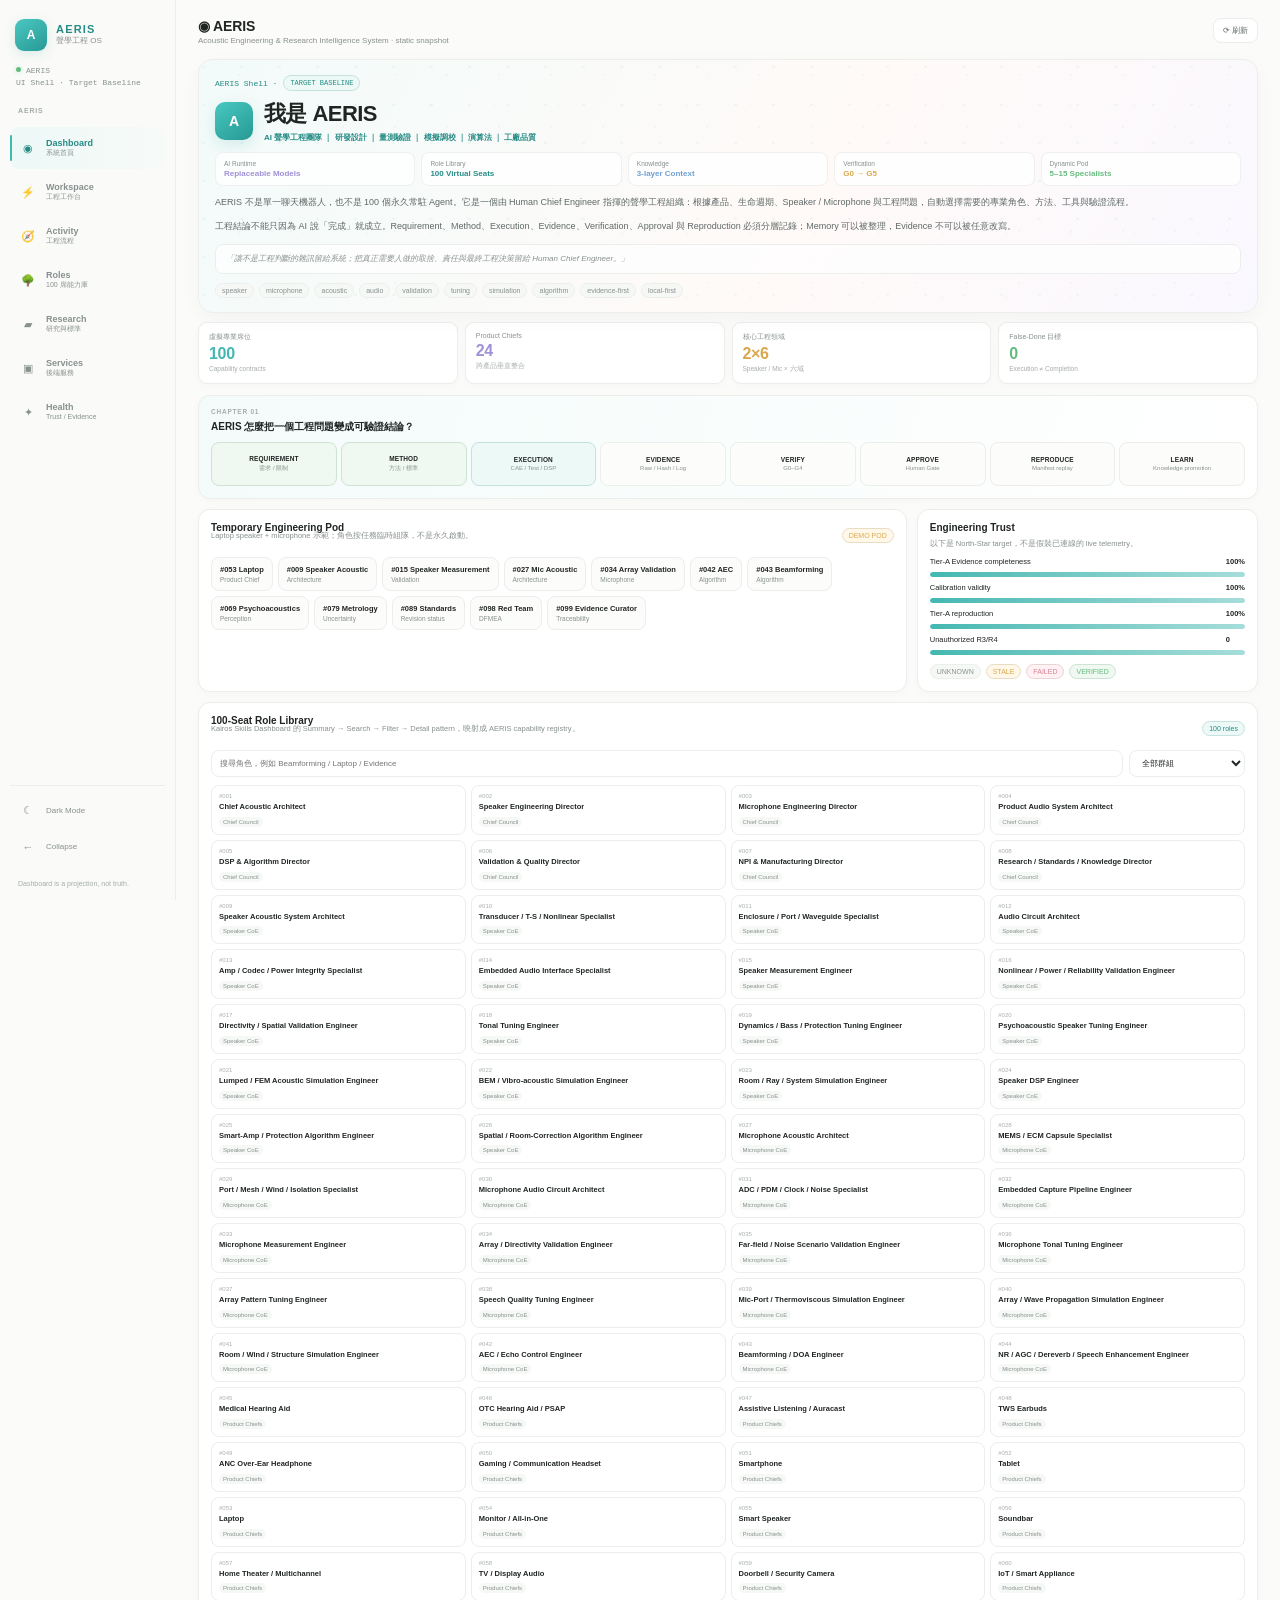
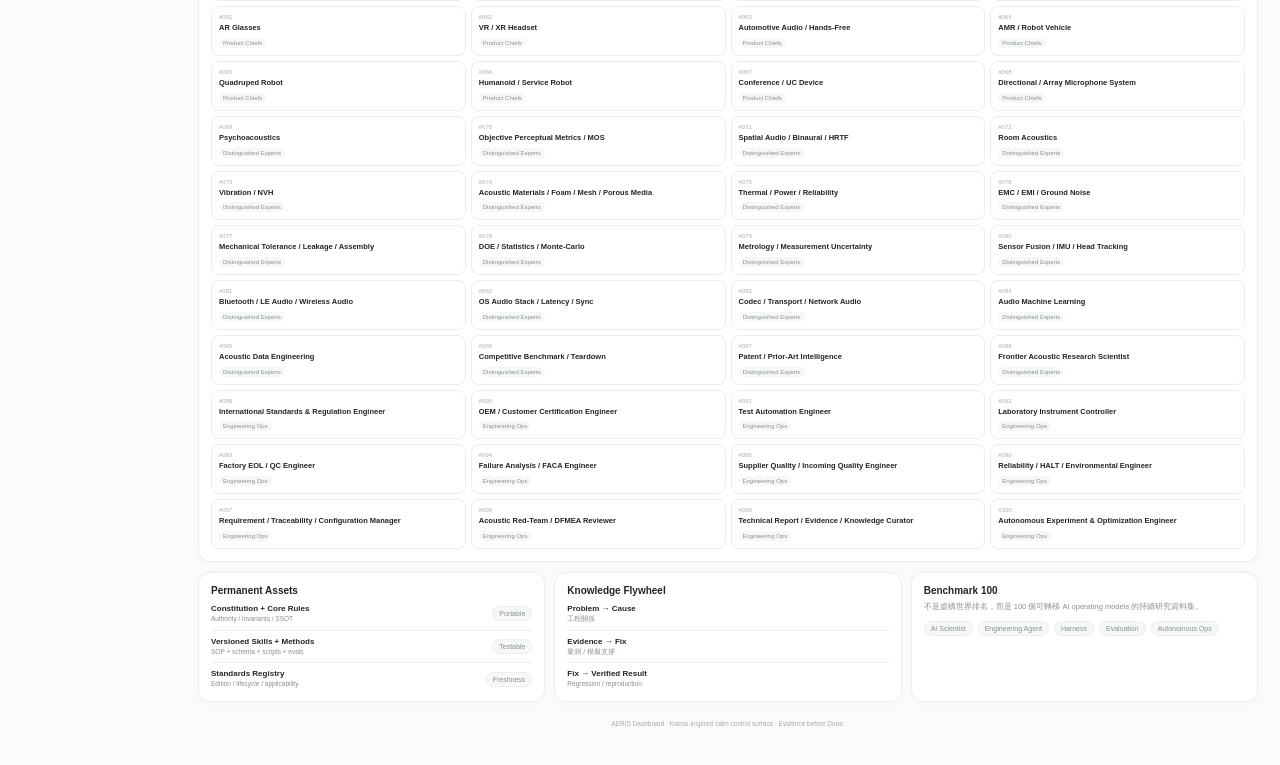
==== commit 8eb0b8f6: "feat(dashboard): rebuild AERIS dashboard around observed Kairos UX hierarchy" ====
--- a/index.html
+++ b/index.html
@@ -2,7 +2,7 @@
 <html lang="zh-Hant">
 <head>
 <meta charset="utf-8"><meta name="viewport" content="width=device-width,initial-scale=1">
-<meta name="theme-color" content="#35b7aa">
+<meta name="theme-color" content="#43b8b2">
 <title>AERIS — Dashboard</title>
 <link rel="stylesheet" href="aeris.css">
 <script src="aeris-theme.js"></script>
@@ -11,67 +11,68 @@
 <body>
 <div class="app">
 <aside class="sidebar">
-  <div class="brand"><div class="logo">A</div><div class="brand-copy"><div class="brand-name">AERIS</div><div class="tiny">Acoustic Engineering OS</div></div></div>
-  <div class="system-card"><div><span class="status-dot"></span><b style="font-size:10px">TARGET BASELINE</b></div><div class="tiny system-copy" style="margin-top:5px">UI shell · not live telemetry</div></div>
-  <div class="nav-label">CONTROL</div>
-  <nav class="nav"><a class="active" href="index.html"><b class="ico">◉</b><span>Dashboard</span></a><a href="workspace.html"><b class="ico">⌁</b><span>Workspace</span></a><a href="services.html"><b class="ico">⚙</b><span>Services</span></a></nav>
-  <div class="nav-label">INTELLIGENCE</div>
-  <nav class="nav"><a href="#roles"><b class="ico">▦</b><span>100-Seat Roles</span></a><a href="#trust"><b class="ico">✓</b><span>Evidence / Trust</span></a><a href="#benchmark"><b class="ico">◎</b><span>Benchmark 100</span></a></nav>
-  <div class="spacer"></div><div class="sidebar-foot">Kairos-inspired calm hierarchy.<br>Engineering truth comes from evidence.</div>
+  <div class="brand"><div class="logo">A</div><div class="brand-copy"><div class="brand-name">AERIS</div><div class="tiny">聲學工程 OS</div></div></div>
+  <div class="sidebar-status"><span class="status-dot"></span>AERIS<br><span class="sidebar-status-detail">UI Shell · Target Baseline</span></div>
+  <div class="nav-label">AERIS</div>
+  <nav class="nav">
+    <a class="active" href="index.html"><span class="ico">◉</span><span class="nav-copy"><b>Dashboard</b><small>系統首頁</small></span></a>
+    <a href="workspace.html"><span class="ico">⚡</span><span class="nav-copy"><b>Workspace</b><small>工程工作台</small></span></a>
+    <a href="#activity"><span class="ico">🧭</span><span class="nav-copy"><b>Activity</b><small>工程流程</small></span></a>
+    <a href="#roles"><span class="ico">🌳</span><span class="nav-copy"><b>Roles</b><small>100 席能力庫</small></span></a>
+    <a href="#research"><span class="ico">▰</span><span class="nav-copy"><b>Research</b><small>研究與標準</small></span></a>
+    <a href="services.html"><span class="ico">▣</span><span class="nav-copy"><b>Services</b><small>後端服務</small></span></a>
+    <a href="#trust"><span class="ico">✦</span><span class="nav-copy"><b>Health</b><small>Trust / Evidence</small></span></a>
+  </nav>
+  <div class="spacer"></div>
+  <div class="sidebar-foot">Dashboard is a projection, not truth.</div>
 </aside>
 <main class="main">
-  <header class="topbar"><div><h1>AERIS</h1><div class="subtitle">聲學工程組織儀表板 · Mission Control</div></div><div class="actions"><span class="pill teal">LOCAL-FIRST</span><span class="pill purple">MODEL-NEUTRAL</span><button class="btn" onclick="location.reload()">重新整理</button></div></header>
-  <div class="notice"><b>狀態說明：</b>這是 AERIS vNext Target-state UI。任何數值、狀態與綠燈目前都屬架構目標或示範；正式版只能從 Evidence、Verification、Health telemetry 投影真實狀態。</div>
+  <header class="topbar"><div><h1>◉ AERIS</h1><div class="subtitle">Acoustic Engineering & Research Intelligence System · static snapshot</div></div><div class="actions"><button class="btn" onclick="location.reload()">⟳ 刷新</button></div></header>
 
   <section class="hero">
-    <div class="eyebrow">AERIS Engineering OS · North Star</div>
-    <h2>我是 AERIS</h2>
-    <p><b>1 位 Human Chief Engineer 指揮的 100 席位 AI Acoustic Engineering Organization。</b> 以 Speaker / Microphone × Acoustic / Audio / Validation / Tuning / Simulation / Algorithm 為核心矩陣，延伸至 Product Pods、Distinguished Experts、Engineering Operations，並以 Evidence、Verification、Human Approval 與 Reproducibility 收斂工程結論。</p>
-    <div class="tags"><span class="tag">Speaker</span><span class="tag">Microphone</span><span class="tag">Acoustic</span><span class="tag">Audio</span><span class="tag">Validation</span><span class="tag">Tuning</span><span class="tag">Simulation</span><span class="tag">Algorithm</span><span class="tag">Autonomous Lab</span><span class="tag">Evidence-first</span></div>
+    <div class="identity-status">AERIS Shell · <span class="pill teal">TARGET BASELINE</span></div>
+    <div class="identity"><div class="identity-avatar">A</div><div><h2>我是 AERIS</h2><div class="identity-sub">AI 聲學工程團隊 ｜ 研發設計 ｜ 量測驗證 ｜ 模擬調校 ｜ 演算法 ｜ 工廠品質</div></div></div>
+    <div class="quick-systems">
+      <div class="quick-system purple"><small>AI Runtime</small><b>Replaceable Models</b></div>
+      <div class="quick-system teal"><small>Role Library</small><b>100 Virtual Seats</b></div>
+      <div class="quick-system blue"><small>Knowledge</small><b>3-layer Context</b></div>
+      <div class="quick-system amber"><small>Verification</small><b>G0 → G5</b></div>
+      <div class="quick-system green"><small>Dynamic Pod</small><b>5–15 Specialists</b></div>
+    </div>
+    <p>AERIS 不是單一聊天機器人，也不是 100 個永久常駐 Agent。它是一個由 Human Chief Engineer 指揮的聲學工程組織：根據產品、生命週期、Speaker / Microphone 與工程問題，自動選擇需要的專業角色、方法、工具與驗證流程。</p>
+    <p>工程結論不能只因為 AI 說「完成」就成立。Requirement、Method、Execution、Evidence、Verification、Approval 與 Reproduction 必須分層記錄；Memory 可以被整理，Evidence 不可以被任意改寫。</p>
+    <div class="quote">「讓不是工程判斷的雜訊留給系統；把真正需要人做的取捨、責任與最終工程決策留給 Human Chief Engineer。」</div>
+    <div class="tags"><span class="tag">speaker</span><span class="tag">microphone</span><span class="tag">acoustic</span><span class="tag">audio</span><span class="tag">validation</span><span class="tag">tuning</span><span class="tag">simulation</span><span class="tag">algorithm</span><span class="tag">evidence-first</span><span class="tag">local-first</span></div>
   </section>
 
   <section class="stats">
-    <div class="stat"><div class="label">虛擬專業席位</div><div class="value">100</div><div class="small">Capability Library，不是 100 個常駐 Agent</div></div>
-    <div class="stat"><div class="label">核心聲學矩陣</div><div class="value">2×6</div><div class="small">Speaker / Mic × 六大工程領域</div></div>
-    <div class="stat"><div class="label">Product Chiefs</div><div class="value">24</div><div class="small">產品垂直整合與臨時 Pod</div></div>
-    <div class="stat"><div class="label">Verification Gates</div><div class="value">G0–G5</div><div class="small">Deterministic → Human approval</div></div>
-    <div class="stat"><div class="label">Typical Active Pod</div><div class="value">5–15</div><div class="small">任務發生時才動態組隊</div></div>
+    <div class="stat teal"><div class="label">虛擬專業席位</div><div class="value">100</div><div class="small">Capability contracts</div></div>
+    <div class="stat purple"><div class="label">Product Chiefs</div><div class="value">24</div><div class="small">跨產品垂直整合</div></div>
+    <div class="stat amber"><div class="label">核心工程領域</div><div class="value">2×6</div><div class="small">Speaker / Mic × 六域</div></div>
+    <div class="stat green"><div class="label">False-Done 目標</div><div class="value">0</div><div class="small">Execution ≠ Completion</div></div>
   </section>
 
-  <div class="grid2">
-    <section class="panel">
-      <h3>Acoustic Autonomous R&D Loop</h3><div class="desc">Execution 不等於 Done；正式完成必須經 Evidence 與 Verification。</div>
-      <div class="pipeline"><div class="step done"><b>REQUIREMENT</b><span>需求 / 規格</span></div><div class="step done"><b>METHOD</b><span>方法 / 標準</span></div><div class="step active"><b>EXECUTION</b><span>CAE / Test / DSP</span></div><div class="step"><b>EVIDENCE</b><span>Raw / Hash / Log</span></div><div class="step"><b>VERIFY</b><span>G0–G4</span></div><div class="step"><b>APPROVE</b><span>Human Gate</span></div><div class="step"><b>REPRODUCE</b><span>Manifest replay</span></div><div class="step"><b>LEARN</b><span>Knowledge graph</span></div></div>
-      <div class="section-head section"><h3>Temporary Engineering Pod — Laptop Voice + Speaker</h3><span class="pill amber">DEMO POD</span></div>
-      <div class="pod"><div class="person"><b>#053 Laptop</b>Product Chief</div><div class="person"><b>#009 Speaker Acoustic</b>Architecture</div><div class="person"><b>#015 Speaker Measurement</b>Validation</div><div class="person"><b>#027 Mic Acoustic</b>Architecture</div><div class="person"><b>#034 Array Validation</b>Microphone</div><div class="person"><b>#042 AEC</b>Algorithm</div><div class="person"><b>#043 Beamforming / DOA</b>Algorithm</div><div class="person"><b>#069 Psychoacoustics</b>Perception</div><div class="person"><b>#079 Metrology</b>Uncertainty</div><div class="person"><b>#089 Standards</b>Revision status</div><div class="person"><b>#098 Red Team</b>DFMEA</div><div class="person"><b>#099 Evidence Curator</b>Traceability</div></div>
-    </section>
-    <section class="panel" id="trust">
-      <h3>Engineering Trust — North-Star Targets</h3><div class="desc">正式版由 live telemetry 計算；此處只呈現目標語意。</div>
-      <div class="kpi"><span>Tier-A Evidence completeness</span><b>100%</b><div class="bar"><i style="width:100%"></i></div><span>Calibration validity</span><b>100%</b><div class="bar"><i style="width:100%"></i></div><span>Tier-A reproduction</span><b>100%</b><div class="bar"><i style="width:100%"></i></div><span>False-Done</span><b>0</b><div class="bar"><i style="width:100%"></i></div><span>Unauthorized R3/R4</span><b>0</b><div class="bar"><i style="width:100%"></i></div></div>
-      <div class="section"><h3>Canonical States</h3><div class="tags"><span class="tag">DRAFT</span><span class="tag">READY</span><span class="tag">EXECUTING</span><span class="tag">EXECUTED</span><span class="tag">EVIDENCED</span><span class="tag">VERIFIED</span><span class="tag">APPROVED</span><span class="tag">RELEASED</span></div></div>
-    </section>
+  <section class="panel chapter" id="activity">
+    <div class="chapter-kicker">CHAPTER 01</div><h3>AERIS 怎麼把一個工程問題變成可驗證結論？</h3>
+    <div class="pipeline"><div class="step done"><b>REQUIREMENT</b><span>需求 / 限制</span></div><div class="step done"><b>METHOD</b><span>方法 / 標準</span></div><div class="step active"><b>EXECUTION</b><span>CAE / Test / DSP</span></div><div class="step"><b>EVIDENCE</b><span>Raw / Hash / Log</span></div><div class="step"><b>VERIFY</b><span>G0–G4</span></div><div class="step"><b>APPROVE</b><span>Human Gate</span></div><div class="step"><b>REPRODUCE</b><span>Manifest replay</span></div><div class="step"><b>LEARN</b><span>Knowledge promotion</span></div></div>
+  </section>
+
+  <div class="grid2 section">
+    <section class="panel"><div class="section-head"><div><h3>Temporary Engineering Pod</h3><div class="desc">Laptop speaker + microphone 示範；角色按任務臨時組隊，不是永久啟動。</div></div><span class="pill amber">DEMO POD</span></div><div class="pod"><div class="person"><b>#053 Laptop</b>Product Chief</div><div class="person"><b>#009 Speaker Acoustic</b>Architecture</div><div class="person"><b>#015 Speaker Measurement</b>Validation</div><div class="person"><b>#027 Mic Acoustic</b>Architecture</div><div class="person"><b>#034 Array Validation</b>Microphone</div><div class="person"><b>#042 AEC</b>Algorithm</div><div class="person"><b>#043 Beamforming</b>Algorithm</div><div class="person"><b>#069 Psychoacoustics</b>Perception</div><div class="person"><b>#079 Metrology</b>Uncertainty</div><div class="person"><b>#089 Standards</b>Revision status</div><div class="person"><b>#098 Red Team</b>DFMEA</div><div class="person"><b>#099 Evidence Curator</b>Traceability</div></div></section>
+    <section class="panel" id="trust"><h3>Engineering Trust</h3><div class="desc">以下是 North-Star target，不是假裝已連線的 live telemetry。</div><div class="kpi"><span>Tier-A Evidence completeness</span><b>100%</b><div class="bar"><i style="width:100%"></i></div><span>Calibration validity</span><b>100%</b><div class="bar"><i style="width:100%"></i></div><span>Tier-A reproduction</span><b>100%</b><div class="bar"><i style="width:100%"></i></div><span>Unauthorized R3/R4</span><b>0</b><div class="bar"><i style="width:100%"></i></div></div><div class="tags"><span class="pill">UNKNOWN</span><span class="pill amber">STALE</span><span class="pill rose">FAILED</span><span class="pill green">VERIFIED</span></div></section>
   </div>
 
-  <section class="panel section" id="roles">
-    <div class="section-head"><div><h3>100-Seat Role Library</h3><div class="desc">分類與搜尋優先；點名角色只是能力檢索，不是建立 100 個聊天室。</div></div><span id="count" class="pill teal">100 roles</span></div>
-    <div class="searchbar"><input id="q" placeholder="搜尋角色，例如 Beamforming / Laptop / Evidence"><select id="group"><option value="">全部群組</option><option>Chief Council</option><option>Speaker CoE</option><option>Microphone CoE</option><option>Product Chiefs</option><option>Distinguished Experts</option><option>Engineering Ops</option></select></div>
-    <div id="roleGrid" class="roles"></div>
+  <section class="panel section" id="roles"><div class="section-head"><div><h3>100-Seat Role Library</h3><div class="desc">Kairos Skills Dashboard 的 Summary → Search → Filter → Detail pattern，映射成 AERIS capability registry。</div></div><span id="count" class="pill teal">100 roles</span></div><div class="searchbar"><input id="q" placeholder="搜尋角色，例如 Beamforming / Laptop / Evidence"><select id="group"><option value="">全部群組</option><option>Chief Council</option><option>Speaker CoE</option><option>Microphone CoE</option><option>Product Chiefs</option><option>Distinguished Experts</option><option>Engineering Ops</option></select></div><div id="roleGrid" class="roles"></div></section>
+
+  <section class="grid3 section" id="research">
+    <div class="panel"><h3>Permanent Assets</h3><div class="list"><div class="row"><div><div class="name">Constitution + Core Rules</div><div class="meta">Authority / invariants / SSOT</div></div><span class="pill">Portable</span></div><div class="row"><div><div class="name">Versioned Skills + Methods</div><div class="meta">SOP + schema + scripts + evals</div></div><span class="pill">Testable</span></div><div class="row"><div><div class="name">Standards Registry</div><div class="meta">Edition / lifecycle / applicability</div></div><span class="pill">Freshness</span></div></div></div>
+    <div class="panel"><h3>Knowledge Flywheel</h3><div class="list"><div class="row"><div><div class="name">Problem → Cause</div><div class="meta">工程關係</div></div></div><div class="row"><div><div class="name">Evidence → Fix</div><div class="meta">量測 / 模擬支撐</div></div></div><div class="row"><div><div class="name">Fix → Verified Result</div><div class="meta">Regression / reproduction</div></div></div></div></div>
+    <div class="panel"><h3>Benchmark 100</h3><div class="desc">不是虛構世界排名，而是 100 個可轉移 AI operating models 的持續研究資料集。</div><div class="tags"><span class="tag">AI Scientist</span><span class="tag">Engineering Agent</span><span class="tag">Harness</span><span class="tag">Evaluation</span><span class="tag">Autonomous Ops</span></div></div>
   </section>
-
-  <section class="grid3 section" id="benchmark">
-    <div class="panel"><h3>Kairos UX Principle</h3><div class="list"><div class="row"><div><div class="name">一眼掌握全貌</div><div class="meta">Identity → KPI → current work → drill-down</div></div></div><div class="row"><div><div class="name">分類優先</div><div class="meta">先找對類別，再看細節</div></div></div><div class="row"><div><div class="name">卡片只放摘要</div><div class="meta">避免首頁被工程細節淹沒</div></div></div></div></div>
-    <div class="panel"><h3>Theme UX</h3><div class="desc">側欄底部可切換 System / Light / Dark。三種模式共享完全相同的資訊架構與 semantic colors。</div><div class="tags"><span class="pill teal">Teal identity</span><span class="pill green">Positive</span><span class="pill amber">Attention</span><span class="pill rose">Risk</span><span class="pill purple">Meta</span></div></div>
-    <div class="panel"><h3>Global AI Benchmark 100</h3><div class="desc">不是虛構 Top 100 排名，而是 100 個可轉移 AI Operating Models 的持續研究資料集。</div><div class="tags"><span class="tag">AI Scientist</span><span class="tag">Engineering Agent</span><span class="tag">Vertical AI</span><span class="tag">Autonomous Ops</span><span class="tag">Harness</span><span class="tag">Evaluation</span></div></div>
-  </section>
-  <div class="footer">AERIS vNext · Kairos-inspired Light / Dark UX · Dashboard is a projection, not truth.</div>
+  <div class="footer">AERIS Dashboard · Kairos-inspired calm control surface · Evidence before Done.</div>
 </main>
 </div>
 <script>
-window.addEventListener('DOMContentLoaded',()=>{
-  const roles=window.AERIS_ROLES||[];
-  const q=document.getElementById('q'),group=document.getElementById('group'),grid=document.getElementById('roleGrid'),count=document.getElementById('count');
-  function render(){const query=q.value.toLowerCase(),g=group.value;const rows=roles.filter(r=>(!query||(r.name+' '+r.group).toLowerCase().includes(query))&&(!g||r.group===g));count.textContent=rows.length+' roles';grid.innerHTML=rows.map(r=>`<div class="role"><div class="id">#${String(r.id).padStart(3,'0')}</div><b>${r.name}</b><div class="role-meta"><span>${r.group}</span></div></div>`).join('')}
-  q.addEventListener('input',render);group.addEventListener('change',render);render();
-});
+window.addEventListener('DOMContentLoaded',()=>{const roles=window.AERIS_ROLES||[];const q=document.getElementById('q'),group=document.getElementById('group'),grid=document.getElementById('roleGrid'),count=document.getElementById('count');function render(){const term=q.value.toLowerCase(),g=group.value;const rows=roles.filter(r=>(!term||(r.name+' '+r.group).toLowerCase().includes(term))&&(!g||r.group===g));count.textContent=rows.length+' roles';grid.innerHTML=rows.map(r=>`<div class="role"><div class="id">#${String(r.id).padStart(3,'0')}</div><b>${r.name}</b><div class="role-meta"><span>${r.group}</span></div></div>`).join('')}q.addEventListener('input',render);group.addEventListener('change',render);render();});
 </script>
 </body></html>
--- a/aeris.css
+++ b/aeris.css
@@ -1,68 +1,74 @@
 :root{
-  --bg:#f7f8f7;
-  --sidebar:#fbfcfb;
+  --bg:#fbfbf9;
+  --sidebar:#fafaf8;
   --panel:#ffffff;
-  --panel-soft:#fbfcfb;
+  --panel-soft:#fcfcfa;
   --control:#ffffff;
-  --control-hover:#f3f7f5;
-  --text:#172322;
-  --text-soft:#52615f;
-  --muted:#788683;
-  --muted-2:#9aa5a2;
-  --line:#e4e9e7;
-  --line-strong:#d6dfdc;
-  --teal:#35b7aa;
-  --teal-deep:#267e76;
-  --teal-soft:#e9f8f5;
-  --green:#5ebd84;
-  --green-soft:#edf8f1;
-  --amber:#e4ad4c;
-  --amber-soft:#fff7e7;
-  --rose:#d97888;
-  --rose-soft:#fff0f3;
-  --purple:#9c8ed8;
-  --purple-soft:#f4f0ff;
-  --hero-a:#f4fffd;
-  --hero-b:#fff9f6;
+  --control-hover:#f6f8f6;
+  --text:#202524;
+  --text-soft:#5f6967;
+  --muted:#87918f;
+  --muted-2:#a5adaa;
+  --line:#eceeeb;
+  --line-strong:#dfe4e0;
+  --teal:#43b8b2;
+  --teal-deep:#258b85;
+  --teal-soft:#edf9f7;
+  --green:#65bb7e;
+  --green-soft:#eff8f1;
+  --amber:#d9a84d;
+  --amber-soft:#fff8e9;
+  --rose:#d98291;
+  --rose-soft:#fff1f4;
+  --purple:#9f91d7;
+  --purple-soft:#f5f1ff;
+  --blue:#6e9fd3;
+  --blue-soft:#eff6fd;
+  --hero-a:#f2fbfa;
+  --hero-b:#fffaf8;
   --hero-c:#faf8ff;
-  --code:#f7f9f8;
-  --shadow:0 12px 32px rgba(28,58,54,.055);
-  --shadow-soft:0 6px 18px rgba(28,58,54,.035);
-  --focus:0 0 0 3px rgba(53,183,170,.16);
-  --radius:18px;
+  --code:#f8f9f7;
+  --shadow:0 6px 20px rgba(31,50,46,.035);
+  --shadow-soft:0 2px 10px rgba(31,50,46,.025);
+  --focus:0 0 0 3px rgba(67,184,178,.14);
+  --radius:12px;
+  --sidebar-w:176px;
+  --sidebar-collapsed-w:64px;
   color-scheme:light;
 }
 html[data-theme="dark"]{
-  --bg:#0d1211;
-  --sidebar:#0f1514;
-  --panel:#121918;
-  --panel-soft:#101615;
-  --control:#151d1b;
-  --control-hover:#1a2422;
-  --text:#e7efed;
-  --text-soft:#b4c0bd;
-  --muted:#879693;
-  --muted-2:#667572;
-  --line:#26322f;
-  --line-strong:#344440;
-  --teal:#5ed2c3;
-  --teal-deep:#8be2d6;
-  --teal-soft:#15302c;
-  --green:#78d49a;
-  --green-soft:#182d21;
-  --amber:#efbf67;
-  --amber-soft:#352a17;
-  --rose:#eb91a0;
-  --rose-soft:#371f25;
-  --purple:#b6a6ef;
-  --purple-soft:#28223d;
-  --hero-a:#10231f;
-  --hero-b:#201a1b;
-  --hero-c:#1b1823;
-  --code:#0f1615;
-  --shadow:0 14px 38px rgba(0,0,0,.22);
-  --shadow-soft:0 7px 20px rgba(0,0,0,.15);
-  --focus:0 0 0 3px rgba(94,210,195,.18);
+  --bg:#0e1110;
+  --sidebar:#0c0f0e;
+  --panel:#141816;
+  --panel-soft:#111513;
+  --control:#171c1a;
+  --control-hover:#1c2320;
+  --text:#e8ecea;
+  --text-soft:#b7c0bd;
+  --muted:#8d9995;
+  --muted-2:#68746f;
+  --line:#252d2a;
+  --line-strong:#35403c;
+  --teal:#64d1c8;
+  --teal-deep:#8adfd8;
+  --teal-soft:#16302d;
+  --green:#80cf95;
+  --green-soft:#192a1f;
+  --amber:#e8bc66;
+  --amber-soft:#332817;
+  --rose:#e995a3;
+  --rose-soft:#342026;
+  --purple:#b5a8e9;
+  --purple-soft:#28233a;
+  --blue:#8ab7e4;
+  --blue-soft:#17283a;
+  --hero-a:#11201e;
+  --hero-b:#211b1b;
+  --hero-c:#1d1925;
+  --code:#101513;
+  --shadow:0 8px 24px rgba(0,0,0,.16);
+  --shadow-soft:0 3px 14px rgba(0,0,0,.12);
+  --focus:0 0 0 3px rgba(100,209,200,.16);
   color-scheme:dark;
 }
 *{box-sizing:border-box}
@@ -71,88 +77,70 @@
   margin:0;background:var(--bg);color:var(--text);
   font-family:Inter,-apple-system,BlinkMacSystemFont,"Segoe UI","Noto Sans TC","PingFang TC","Microsoft JhengHei",sans-serif;
   -webkit-font-smoothing:antialiased;text-rendering:optimizeLegibility;
-  transition:background-color .18s ease,color .18s ease;
+  transition:background-color .16s ease,color .16s ease;
 }
 a{color:inherit;text-decoration:none}
-button,input,select,textarea{font:inherit}
-button{color:inherit}
-.app{min-height:100vh;display:grid;grid-template-columns:236px minmax(0,1fr)}
+button,input,select,textarea{font:inherit} button{color:inherit}
+.app{min-height:100vh;display:grid;grid-template-columns:var(--sidebar-w) minmax(0,1fr);transition:grid-template-columns .18s ease}
+html[data-sidebar="collapsed"] .app{grid-template-columns:var(--sidebar-collapsed-w) minmax(0,1fr)}
 .sidebar{
   position:sticky;top:0;height:100vh;background:var(--sidebar);border-right:1px solid var(--line);
-  padding:22px 14px 14px;display:flex;flex-direction:column;gap:17px;transition:background-color .18s ease,border-color .18s ease;
+  padding:17px 10px 11px;display:flex;flex-direction:column;gap:13px;overflow:hidden;
+  transition:background-color .16s ease,border-color .16s ease,width .18s ease;
 }
-.brand{display:flex;align-items:center;gap:11px;padding:0 8px}
+.brand{display:flex;align-items:center;gap:9px;padding:0 5px;min-height:35px}
 .logo{
-  width:36px;height:36px;border-radius:11px;display:grid;place-items:center;font-weight:800;color:#fff;
-  background:linear-gradient(135deg,#47c8bb,#2c9e95);box-shadow:var(--shadow)
+  flex:0 0 auto;width:32px;height:32px;border-radius:9px;display:grid;place-items:center;font-size:12px;font-weight:800;color:#fff;
+  background:linear-gradient(145deg,#4cc7c1,#279995);box-shadow:0 3px 12px rgba(46,163,157,.16)
 }
-.brand-name{font-size:14px;font-weight:800;letter-spacing:.16em}
-.tiny{font-size:10px;color:var(--muted);line-height:1.4}
-.system-card{border:1px solid var(--line);border-radius:14px;background:var(--control);padding:11px 12px;box-shadow:var(--shadow-soft)}
-.status-dot{width:7px;height:7px;border-radius:100px;background:var(--green);display:inline-block;margin-right:6px;box-shadow:0 0 0 4px var(--green-soft)}
-.nav-label{font-size:9px;color:var(--muted-2);padding:0 10px;margin-top:5px;text-transform:uppercase;letter-spacing:.12em;font-weight:700}
-.nav{display:flex;flex-direction:column;gap:4px}
-.nav a{padding:9px 11px;border-radius:11px;color:var(--muted);font-size:13px;display:flex;gap:9px;align-items:center;transition:background-color .14s ease,color .14s ease}
-.nav a:hover,.nav a.active{background:var(--teal-soft);color:var(--teal-deep)}
-.nav .ico{width:18px;text-align:center;color:var(--muted)}
+.brand-copy{min-width:0}.brand-name{font-size:11px;font-weight:800;letter-spacing:.11em;color:var(--teal-deep)}
+.tiny{font-size:8px;color:var(--muted);line-height:1.45}.brand .tiny{white-space:nowrap}
+.sidebar-status{padding:0 6px 3px;font-size:8px;line-height:1.5;color:var(--muted);font-family:"SFMono-Regular",Consolas,monospace}
+.status-dot{width:5px;height:5px;border-radius:999px;background:var(--green);display:inline-block;margin-right:5px;vertical-align:1px;box-shadow:0 0 0 3px var(--green-soft)}
+.nav-label{font-size:7px;color:var(--muted-2);padding:0 8px;margin-top:2px;text-transform:uppercase;letter-spacing:.12em;font-weight:800}
+.nav{display:flex;flex-direction:column;gap:2px}.nav a{
+  position:relative;min-height:42px;padding:7px 8px;border-radius:9px;color:var(--muted);display:flex;gap:8px;align-items:center;
+  transition:background-color .12s ease,color .12s ease,transform .12s ease;
+}
+.nav a:hover{background:var(--control-hover);color:var(--text-soft)}
+.nav a.active{background:linear-gradient(90deg,var(--teal-soft),color-mix(in srgb,var(--teal-soft) 28%,transparent));color:var(--teal-deep)}
+.nav a.active::before{content:"";position:absolute;left:0;top:8px;bottom:8px;width:2px;border-radius:2px;background:var(--teal)}
+.nav .ico{flex:0 0 20px;width:20px;text-align:center;font-size:11px;color:inherit}
+.nav-copy{display:flex;min-width:0;flex-direction:column;gap:1px}.nav-copy b{font-size:9px;line-height:1.15;font-weight:700;white-space:nowrap}.nav-copy small{font-size:7px;line-height:1.2;color:var(--muted);white-space:nowrap}
 .spacer{flex:1}
-.theme-dock{padding:11px 8px 4px;border-top:1px solid var(--line)}
-.theme-label{display:flex;align-items:center;justify-content:space-between;gap:8px;margin-bottom:8px;color:var(--muted-2);font-size:8px;font-weight:700;letter-spacing:.09em}
-.theme-label small{font-size:8px;font-weight:600;letter-spacing:0;color:var(--muted)}
-.theme-choices{display:grid;grid-template-columns:repeat(3,minmax(0,1fr));gap:4px}
-.theme-choice{border:1px solid transparent;background:transparent;border-radius:9px;padding:7px 4px;display:flex;align-items:center;justify-content:center;gap:4px;color:var(--muted);font-size:9px;cursor:pointer;transition:all .14s ease}
-.theme-choice:hover{background:var(--control-hover);color:var(--text-soft)}
-.theme-choice.active{background:var(--teal-soft);border-color:color-mix(in srgb,var(--teal) 28%,var(--line));color:var(--teal-deep)}
-.sidebar-foot{font-size:10px;color:var(--muted-2);line-height:1.55;padding:0 8px}
-.main{min-width:0;padding:26px 32px 48px}
-.topbar{display:flex;align-items:flex-start;justify-content:space-between;gap:18px;margin-bottom:14px}
-.topbar h1{font-size:21px;margin:0 0 4px;font-weight:760;letter-spacing:-.015em}
-.subtitle{font-size:11px;color:var(--muted)}
-.actions{display:flex;align-items:center;gap:8px;flex-wrap:wrap;justify-content:flex-end}
-.btn{border:1px solid var(--line);background:var(--control);border-radius:10px;padding:9px 12px;font-size:11px;color:var(--text-soft);cursor:pointer;box-shadow:var(--shadow-soft);transition:all .14s ease}
-.btn:hover{border-color:var(--line-strong);background:var(--control-hover)}
-.btn:focus-visible,.theme-choice:focus-visible,input:focus-visible,select:focus-visible,textarea:focus-visible{outline:none;box-shadow:var(--focus)}
-.btn.primary{background:var(--text);color:var(--bg);border-color:var(--text);box-shadow:none}
-.notice{border:1px dashed color-mix(in srgb,var(--teal) 36%,var(--line));background:color-mix(in srgb,var(--teal-soft) 72%,var(--panel));border-radius:12px;padding:10px 13px;color:var(--text-soft);font-size:11px;line-height:1.55;margin-bottom:14px}
-.hero{background:linear-gradient(118deg,var(--hero-a),var(--hero-b) 56%,var(--hero-c));border:1px solid var(--line);border-radius:22px;padding:24px;box-shadow:var(--shadow)}
-.hero h2{font-size:29px;margin:6px 0 5px;letter-spacing:-.025em}
-.hero p{max-width:980px;color:var(--text-soft);font-size:13px;line-height:1.75;margin:8px 0}
-.eyebrow{font-size:10px;color:var(--teal-deep);font-weight:700;letter-spacing:.055em;text-transform:uppercase}
-.tags{display:flex;flex-wrap:wrap;gap:6px;margin-top:12px}
-.tag,.pill{font-size:9px;padding:4px 7px;border-radius:999px;border:1px solid var(--line);background:var(--control-hover);color:var(--muted);display:inline-flex;align-items:center;gap:4px;white-space:nowrap}
-.pill.teal{background:var(--teal-soft);border-color:color-mix(in srgb,var(--teal) 26%,var(--line));color:var(--teal-deep)}
-.pill.green{background:var(--green-soft);border-color:color-mix(in srgb,var(--green) 25%,var(--line));color:var(--green)}
-.pill.amber{background:var(--amber-soft);border-color:color-mix(in srgb,var(--amber) 28%,var(--line));color:var(--amber)}
-.pill.rose{background:var(--rose-soft);border-color:color-mix(in srgb,var(--rose) 28%,var(--line));color:var(--rose)}
-.pill.purple{background:var(--purple-soft);border-color:color-mix(in srgb,var(--purple) 28%,var(--line));color:var(--purple)}
-.stats{display:grid;grid-template-columns:repeat(5,minmax(0,1fr));gap:10px;margin:13px 0 16px}
-.stat{background:var(--panel);border:1px solid var(--line);border-radius:14px;padding:13px 14px;box-shadow:var(--shadow-soft)}
-.stat .label{font-size:10px;color:var(--muted)}
-.stat .value{font-size:23px;font-weight:780;margin-top:4px;letter-spacing:-.03em}
-.stat .small{font-size:9px;color:var(--muted-2);margin-top:3px;line-height:1.4}
-.grid2{display:grid;grid-template-columns:minmax(0,1.35fr) minmax(0,.65fr);gap:14px}
-.grid3{display:grid;grid-template-columns:repeat(3,minmax(0,1fr));gap:12px}
-.grid4{display:grid;grid-template-columns:repeat(4,minmax(0,1fr));gap:10px}
-.panel{background:var(--panel);border:1px solid var(--line);border-radius:var(--radius);padding:17px;box-shadow:var(--shadow-soft);min-width:0}
-.panel h3{font-size:13px;margin:0 0 11px;font-weight:740}.panel h4{font-size:11px;margin:0 0 8px}
-.desc{font-size:10px;color:var(--muted);line-height:1.55;margin-top:-5px;margin-bottom:11px}
-.section{margin-top:14px}.section-head{display:flex;align-items:center;justify-content:space-between;gap:12px;margin-bottom:10px}.section-head h3{margin:0}
-.pipeline{display:grid;grid-template-columns:repeat(8,minmax(0,1fr));gap:6px}
-.step{border:1px solid var(--line);border-radius:11px;background:var(--panel-soft);text-align:center;padding:9px 6px;min-height:54px;display:flex;flex-direction:column;justify-content:center}
-.step b{font-size:9px;letter-spacing:.03em}.step span{font-size:8px;color:var(--muted);margin-top:3px}.step.done{background:var(--green-soft);border-color:color-mix(in srgb,var(--green) 26%,var(--line))}.step.active{background:var(--teal-soft);border-color:color-mix(in srgb,var(--teal) 28%,var(--line))}
-.list{display:flex;flex-direction:column;gap:7px}.row{display:flex;align-items:center;justify-content:space-between;gap:10px;border-bottom:1px solid var(--line);padding-bottom:8px}.row:last-child{border-bottom:0;padding-bottom:0}.row .name{font-size:11px;font-weight:650}.row .meta{font-size:9px;color:var(--muted);line-height:1.4;margin-top:2px}
-.kpi{display:grid;grid-template-columns:1fr auto;gap:7px 11px;font-size:10px}.bar{height:7px;background:var(--control-hover);border-radius:99px;overflow:hidden;grid-column:1/3}.bar i{display:block;height:100%;background:linear-gradient(90deg,var(--teal),color-mix(in srgb,var(--teal) 42%,white));border-radius:99px}
-.pod{display:flex;flex-wrap:wrap;gap:7px}.person{border:1px solid var(--line);background:var(--panel-soft);border-radius:10px;padding:8px 9px;font-size:9px;color:var(--muted)}.person b{display:block;color:var(--text);font-size:10px;margin-bottom:2px}
-.searchbar{display:flex;gap:8px;flex-wrap:wrap;margin-bottom:11px}.searchbar input,.searchbar select,.field input,.field select,.field textarea{border:1px solid var(--line);background:var(--control);border-radius:10px;padding:9px 10px;font-size:11px;color:var(--text);outline:none}.searchbar input{min-width:240px;flex:1}.searchbar input:focus,.searchbar select:focus,.field input:focus,.field select:focus,.field textarea:focus{border-color:var(--teal);box-shadow:var(--focus)}
-.roles{display:grid;grid-template-columns:repeat(4,minmax(0,1fr));gap:7px}.role{border:1px solid var(--line);background:var(--panel);border-radius:11px;padding:9px;transition:transform .12s ease,border-color .12s ease,background-color .12s ease}.role:hover{transform:translateY(-1px);border-color:var(--line-strong);background:var(--panel-soft)}.role .id{font-size:8px;color:var(--muted-2)}.role b{display:block;font-size:10px;line-height:1.3;margin:4px 0 6px}.role-meta{display:flex;gap:4px;flex-wrap:wrap}.role-meta span{font-size:8px;background:var(--control-hover);border-radius:99px;padding:3px 5px;color:var(--muted)}
-.formgrid{display:grid;grid-template-columns:repeat(3,minmax(0,1fr));gap:9px}.field{display:flex;flex-direction:column;gap:5px}.field label{font-size:9px;color:var(--muted);font-weight:700}.field.full{grid-column:1/-1}.field textarea{min-height:124px;resize:vertical;line-height:1.55}.command{display:flex;gap:8px;margin-top:11px}
-.arch{display:grid;grid-template-columns:repeat(5,minmax(0,1fr));gap:8px}.layer{border:1px solid var(--line);border-radius:13px;padding:11px;background:var(--panel-soft)}.layer h4{font-size:10px;margin:0 0 7px}.svc{font-size:9px;border:1px solid var(--line);background:var(--panel);border-radius:8px;padding:6px 7px;margin:5px 0}.svc small{display:block;color:var(--muted);margin-top:2px;line-height:1.35}
-.table-wrap{overflow:auto}.table{width:100%;border-collapse:collapse;font-size:10px;min-width:650px}.table th{text-align:left;color:var(--muted);font-weight:700;border-bottom:1px solid var(--line);padding:7px}.table td{border-bottom:1px solid var(--line);padding:8px 7px;vertical-align:top}.table tr:last-child td{border-bottom:0}
-.state{font-size:8px;border-radius:99px;padding:4px 6px;background:var(--control-hover);white-space:nowrap}.state.target{background:var(--teal-soft);color:var(--teal-deep)}
-.timeline{display:flex;flex-direction:column;gap:8px}.event{display:grid;grid-template-columns:70px 1fr;gap:10px}.event time{font-size:8px;color:var(--muted);padding-top:2px}.event .body{font-size:10px;line-height:1.5;border-left:2px solid var(--line-strong);padding-left:10px}
-.code{font-family:"SFMono-Regular",Consolas,"Liberation Mono",monospace;font-size:10px;line-height:1.55;background:var(--code);border:1px solid var(--line);border-radius:12px;padding:13px;overflow:auto;white-space:pre;color:var(--text-soft)}
-.callout{border-left:3px solid var(--teal);background:color-mix(in srgb,var(--teal-soft) 38%,var(--panel));border-radius:0 11px 11px 0;padding:10px 12px;font-size:10px;color:var(--text-soft);line-height:1.55}
-.empty{border:1px dashed var(--line-strong);border-radius:12px;padding:18px;text-align:center;color:var(--muted);font-size:10px}.footer{margin-top:24px;text-align:center;font-size:9px;color:var(--muted-2)}
-@media(prefers-reduced-motion:reduce){html{scroll-behavior:auto}*,*::before,*::after{transition:none!important;animation:none!important}}
-@media(max-width:1100px){.app{grid-template-columns:74px minmax(0,1fr)}.brand-copy,.system-copy,.nav-label,.nav a span,.sidebar-foot,.theme-label{display:none}.brand{justify-content:center}.nav a{justify-content:center}.theme-dock{padding:9px 2px 2px}.theme-choices{grid-template-columns:1fr}.theme-choice span:last-child{display:none}.stats{grid-template-columns:repeat(3,1fr)}.roles{grid-template-columns:repeat(3,1fr)}.grid2{grid-template-columns:1fr}.arch{grid-template-columns:repeat(2,1fr)}}
-@media(max-width:720px){.app{display:block}.sidebar{position:static;height:auto;display:flex;flex-direction:row;align-items:center;overflow:auto;padding:9px 10px}.brand{min-width:44px;padding:0}.system-card,.spacer,.sidebar-foot{display:none}.nav{flex-direction:row}.nav a{white-space:nowrap}.theme-dock{border-top:0;border-left:1px solid var(--line);padding:0 0 0 8px;min-width:122px}.theme-choices{grid-template-columns:repeat(3,1fr)}.theme-choice{padding:7px}.main{padding:17px 12px 34px}.topbar{align-items:center}.stats{grid-template-columns:repeat(2,1fr)}.stats .stat:last-child{grid-column:1/-1}.grid3,.grid4,.formgrid{grid-template-columns:1fr}.roles{grid-template-columns:repeat(2,1fr)}.pipeline{grid-template-columns:repeat(2,1fr)}.arch{grid-template-columns:1fr}.hero{padding:19px}.hero h2{font-size:25px}}
+.sidebar-utilities{display:flex;flex-direction:column;gap:2px;border-top:1px solid var(--line);padding-top:8px}
+.utility-btn{width:100%;border:0;background:transparent;border-radius:8px;min-height:34px;padding:7px 8px;display:flex;align-items:center;gap:8px;color:var(--muted);cursor:pointer;text-align:left;transition:background-color .12s ease,color .12s ease}
+.utility-btn:hover{background:var(--control-hover);color:var(--text-soft)}.utility-btn .ico{width:20px;text-align:center;font-size:11px;flex:0 0 20px}.utility-btn span:last-child{font-size:8px;white-space:nowrap}
+.sidebar-foot{font-size:7px;color:var(--muted-2);line-height:1.45;padding:0 8px;margin-top:2px}
+html[data-sidebar="collapsed"] .brand{justify-content:center;padding:0}
+html[data-sidebar="collapsed"] .brand-copy,html[data-sidebar="collapsed"] .sidebar-status,html[data-sidebar="collapsed"] .nav-label,html[data-sidebar="collapsed"] .nav-copy,html[data-sidebar="collapsed"] .utility-btn span:last-child,html[data-sidebar="collapsed"] .sidebar-foot{display:none}
+html[data-sidebar="collapsed"] .nav a,html[data-sidebar="collapsed"] .utility-btn{justify-content:center;padding-left:6px;padding-right:6px}
+html[data-sidebar="collapsed"] .nav a.active::before{top:7px;bottom:7px}
+.main{min-width:0;padding:18px 22px 38px;max-width:1480px;width:100%;margin:0 auto}
+.topbar{display:flex;align-items:flex-start;justify-content:space-between;gap:14px;margin-bottom:12px;min-height:29px}.topbar h1{font-size:14px;margin:0 0 2px;font-weight:760;letter-spacing:-.01em}.subtitle{font-size:8px;color:var(--muted)}
+.actions{display:flex;align-items:center;gap:6px;flex-wrap:wrap;justify-content:flex-end}.btn{border:1px solid var(--line);background:var(--control);border-radius:8px;padding:6px 9px;font-size:8px;color:var(--text-soft);cursor:pointer;box-shadow:none;transition:all .12s ease}.btn:hover{border-color:var(--line-strong);background:var(--control-hover)}
+.btn:focus-visible,.utility-btn:focus-visible,input:focus-visible,select:focus-visible,textarea:focus-visible{outline:none;box-shadow:var(--focus)}.btn.primary{background:var(--text);color:var(--bg);border-color:var(--text)}
+.notice{border:1px dashed color-mix(in srgb,var(--teal) 30%,var(--line));background:color-mix(in srgb,var(--teal-soft) 60%,var(--panel));border-radius:9px;padding:8px 10px;color:var(--text-soft);font-size:8px;line-height:1.55;margin-bottom:10px}
+.hero{
+  position:relative;overflow:hidden;background:linear-gradient(120deg,var(--hero-a),var(--hero-b) 58%,var(--hero-c));border:1px solid var(--line);border-radius:14px;padding:15px 16px 14px;box-shadow:var(--shadow)
+}
+.hero::after{content:"";position:absolute;inset:0;pointer-events:none;opacity:.32;background-image:radial-gradient(circle at 12% 18%,rgba(67,184,178,.26) 0 1px,transparent 1.5px),radial-gradient(circle at 77% 29%,rgba(159,145,215,.20) 0 1px,transparent 1.5px),radial-gradient(circle at 62% 72%,rgba(217,168,77,.18) 0 1px,transparent 1.4px);background-size:38px 38px,52px 52px,64px 64px}.hero>*{position:relative;z-index:1}
+.identity-status{display:flex;align-items:center;gap:6px;font-size:8px;color:var(--teal-deep);font-family:"SFMono-Regular",Consolas,monospace}.identity{display:flex;align-items:center;gap:11px;margin:8px 0 9px}.identity-avatar{width:38px;height:38px;border-radius:10px;background:linear-gradient(145deg,#47c8c1,#279993);color:white;display:grid;place-items:center;font-size:14px;font-weight:800;box-shadow:0 5px 15px rgba(46,163,157,.17)}.identity h2{font-size:22px;margin:0 0 3px;letter-spacing:-.025em}.identity-sub{font-size:8px;color:var(--teal-deep);font-weight:650}.hero p{max-width:1080px;color:var(--text-soft);font-size:9px;line-height:1.75;margin:8px 0}.eyebrow{font-size:8px;color:var(--teal-deep);font-weight:750;letter-spacing:.04em;text-transform:uppercase}
+.quick-systems{display:grid;grid-template-columns:repeat(5,minmax(0,1fr));gap:6px;margin:7px 0 9px}.quick-system{border:1px solid color-mix(in srgb,var(--line) 80%,transparent);background:color-mix(in srgb,var(--panel) 76%,transparent);border-radius:8px;padding:7px 8px;min-width:0}.quick-system small{display:block;font-size:6.5px;color:var(--muted);margin-bottom:2px}.quick-system b{display:block;font-size:8px;white-space:nowrap;overflow:hidden;text-overflow:ellipsis}.quick-system.teal b{color:var(--teal-deep)}.quick-system.purple b{color:var(--purple)}.quick-system.blue b{color:var(--blue)}.quick-system.amber b{color:var(--amber)}.quick-system.green b{color:var(--green)}
+.tags{display:flex;flex-wrap:wrap;gap:5px;margin-top:9px}.tag,.pill{font-size:7px;padding:3px 6px;border-radius:999px;border:1px solid var(--line);background:var(--control-hover);color:var(--muted);display:inline-flex;align-items:center;gap:3px;white-space:nowrap}.pill.teal{background:var(--teal-soft);border-color:color-mix(in srgb,var(--teal) 22%,var(--line));color:var(--teal-deep)}.pill.green{background:var(--green-soft);border-color:color-mix(in srgb,var(--green) 22%,var(--line));color:var(--green)}.pill.amber{background:var(--amber-soft);border-color:color-mix(in srgb,var(--amber) 24%,var(--line));color:var(--amber)}.pill.rose{background:var(--rose-soft);border-color:color-mix(in srgb,var(--rose) 24%,var(--line));color:var(--rose)}.pill.purple{background:var(--purple-soft);border-color:color-mix(in srgb,var(--purple) 24%,var(--line));color:var(--purple)}
+.quote{border:1px solid var(--line);background:color-mix(in srgb,var(--panel) 72%,transparent);border-radius:8px;padding:8px 10px;margin-top:9px;font-size:8px;color:var(--muted);font-style:italic;line-height:1.55}
+.stats{display:grid;grid-template-columns:repeat(4,minmax(0,1fr));gap:7px;margin:9px 0 11px}.stat{background:var(--panel);border:1px solid var(--line);border-radius:9px;padding:9px 10px;box-shadow:var(--shadow-soft)}.stat .label{font-size:7px;color:var(--muted)}.stat .value{font-size:16px;font-weight:780;margin-top:3px;letter-spacing:-.02em}.stat .small{font-size:6.5px;color:var(--muted-2);margin-top:2px;line-height:1.35}.stat.teal .value{color:var(--teal)}.stat.purple .value{color:var(--purple)}.stat.amber .value{color:var(--amber)}.stat.green .value{color:var(--green)}
+.grid2{display:grid;grid-template-columns:minmax(0,1.35fr) minmax(0,.65fr);gap:10px}.grid3{display:grid;grid-template-columns:repeat(3,minmax(0,1fr));gap:9px}.grid4{display:grid;grid-template-columns:repeat(4,minmax(0,1fr));gap:7px}
+.panel{background:var(--panel);border:1px solid var(--line);border-radius:var(--radius);padding:12px;box-shadow:var(--shadow-soft);min-width:0}.panel.chapter{background:linear-gradient(110deg,color-mix(in srgb,var(--teal-soft) 65%,var(--panel)),var(--panel))}.panel h3{font-size:10px;margin:0 0 8px;font-weight:740}.panel h4{font-size:9px;margin:0 0 6px}.chapter-kicker{font-size:6.5px;letter-spacing:.12em;color:var(--muted-2);font-weight:800;margin-bottom:5px}.desc{font-size:7.5px;color:var(--muted);line-height:1.5;margin-top:-3px;margin-bottom:8px}.section{margin-top:10px}.section-head{display:flex;align-items:center;justify-content:space-between;gap:10px;margin-bottom:8px}.section-head h3{margin:0}
+.pipeline{display:grid;grid-template-columns:repeat(8,minmax(0,1fr));gap:4px}.step{border:1px solid var(--line);border-radius:8px;background:var(--panel-soft);text-align:center;padding:7px 4px;min-height:44px;display:flex;flex-direction:column;justify-content:center}.step b{font-size:6.5px;letter-spacing:.02em}.step span{font-size:6px;color:var(--muted);margin-top:2px}.step.done{background:var(--green-soft);border-color:color-mix(in srgb,var(--green) 22%,var(--line))}.step.active{background:var(--teal-soft);border-color:color-mix(in srgb,var(--teal) 24%,var(--line))}
+.list{display:flex;flex-direction:column;gap:6px}.row{display:flex;align-items:center;justify-content:space-between;gap:8px;border-bottom:1px solid var(--line);padding-bottom:6px}.row:last-child{border-bottom:0;padding-bottom:0}.row .name{font-size:8px;font-weight:650}.row .meta{font-size:6.5px;color:var(--muted);line-height:1.35;margin-top:2px}.kpi{display:grid;grid-template-columns:1fr auto;gap:6px 8px;font-size:7.5px}.bar{height:5px;background:var(--control-hover);border-radius:99px;overflow:hidden;grid-column:1/3}.bar i{display:block;height:100%;background:linear-gradient(90deg,var(--teal),color-mix(in srgb,var(--teal) 48%,white));border-radius:99px}
+.pod{display:flex;flex-wrap:wrap;gap:5px}.person{border:1px solid var(--line);background:var(--panel-soft);border-radius:8px;padding:7px 8px;font-size:6.5px;color:var(--muted)}.person b{display:block;color:var(--text);font-size:7.5px;margin-bottom:2px}
+.searchbar{display:flex;gap:6px;flex-wrap:wrap;margin-bottom:8px}.searchbar input,.searchbar select,.field input,.field select,.field textarea{border:1px solid var(--line);background:var(--control);border-radius:8px;padding:7px 8px;font-size:8px;color:var(--text);outline:none}.searchbar input{min-width:220px;flex:1}.searchbar input:focus,.searchbar select:focus,.field input:focus,.field select:focus,.field textarea:focus{border-color:var(--teal);box-shadow:var(--focus)}
+.roles{display:grid;grid-template-columns:repeat(4,minmax(0,1fr));gap:5px}.role{border:1px solid var(--line);background:var(--panel);border-radius:8px;padding:7px;transition:transform .1s ease,border-color .1s ease,background-color .1s ease}.role:hover{transform:translateY(-1px);border-color:var(--line-strong);background:var(--panel-soft)}.role .id{font-size:6px;color:var(--muted-2)}.role b{display:block;font-size:7.5px;line-height:1.3;margin:3px 0 5px}.role-meta{display:flex;gap:3px;flex-wrap:wrap}.role-meta span{font-size:6px;background:var(--control-hover);border-radius:99px;padding:2px 4px;color:var(--muted)}
+.formgrid{display:grid;grid-template-columns:repeat(3,minmax(0,1fr));gap:7px}.field{display:flex;flex-direction:column;gap:4px}.field label{font-size:7px;color:var(--muted);font-weight:700}.field.full{grid-column:1/-1}.field textarea{min-height:104px;resize:vertical;line-height:1.5}.command{display:flex;gap:6px;margin-top:8px}
+.arch{display:grid;grid-template-columns:repeat(5,minmax(0,1fr));gap:6px}.layer{border:1px solid var(--line);border-radius:9px;padding:8px;background:var(--panel-soft)}.layer h4{font-size:7.5px;margin:0 0 5px}.svc{font-size:6.5px;border:1px solid var(--line);background:var(--panel);border-radius:7px;padding:5px 6px;margin:4px 0}.svc small{display:block;color:var(--muted);margin-top:2px;line-height:1.3;font-size:6px}
+.table-wrap{overflow:auto}.table{width:100%;border-collapse:collapse;font-size:7.5px;min-width:620px}.table th{text-align:left;color:var(--muted);font-weight:700;border-bottom:1px solid var(--line);padding:6px}.table td{border-bottom:1px solid var(--line);padding:6px;vertical-align:top}.table tr:last-child td{border-bottom:0}.state{font-size:6px;border-radius:99px;padding:3px 5px;background:var(--control-hover);white-space:nowrap}.state.target{background:var(--teal-soft);color:var(--teal-deep)}
+.timeline{display:flex;flex-direction:column;gap:7px}.event{display:grid;grid-template-columns:58px 1fr;gap:8px}.event time{font-size:6px;color:var(--muted);padding-top:2px}.event .body{font-size:7.5px;line-height:1.45;border-left:2px solid color-mix(in srgb,var(--teal) 18%,var(--line));padding-left:8px}.code{font-family:"SFMono-Regular",Consolas,"Liberation Mono",monospace;font-size:7px;line-height:1.5;background:var(--code);border:1px solid var(--line);border-radius:8px;padding:9px;overflow:auto;white-space:pre}.callout{border-left:2px solid var(--teal);background:color-mix(in srgb,var(--teal-soft) 38%,var(--panel));border-radius:0 8px 8px 0;padding:8px 9px;font-size:7.5px;color:var(--text-soft);line-height:1.5}.empty{border:1px dashed var(--line-strong);border-radius:9px;padding:14px;text-align:center;color:var(--muted);font-size:7.5px}.footer{margin-top:18px;text-align:center;font-size:6.5px;color:var(--muted-2)}
+@media(max-width:1100px){:root{--sidebar-w:150px}.quick-systems{grid-template-columns:repeat(3,1fr)}.stats{grid-template-columns:repeat(2,1fr)}.roles{grid-template-columns:repeat(3,1fr)}.grid2{grid-template-columns:1fr}.arch{grid-template-columns:repeat(2,1fr)}}
+@media(max-width:720px){.app,html[data-sidebar="collapsed"] .app{display:block}.sidebar{position:static;height:auto;display:flex;flex-direction:row;align-items:center;overflow:auto;padding:8px}.brand{min-width:40px;padding:0}.brand-copy,.sidebar-status,.nav-label,.spacer,.sidebar-utilities,.sidebar-foot{display:none!important}.nav{flex-direction:row}.nav a{min-height:34px;white-space:nowrap}.nav a.active::before{display:none}.nav-copy{display:flex!important}.nav-copy small{display:none}.main{padding:13px 10px 28px}.topbar{align-items:center}.quick-systems{grid-template-columns:repeat(2,1fr)}.stats{grid-template-columns:repeat(2,1fr)}.grid3,.grid4,.formgrid{grid-template-columns:1fr}.roles{grid-template-columns:repeat(2,1fr)}.pipeline{grid-template-columns:repeat(2,1fr)}.arch{grid-template-columns:1fr}.identity h2{font-size:19px}.hero{padding:13px}}
+@media(prefers-reduced-motion:reduce){*,*::before,*::after{scroll-behavior:auto!important;transition:none!important;animation:none!important}}
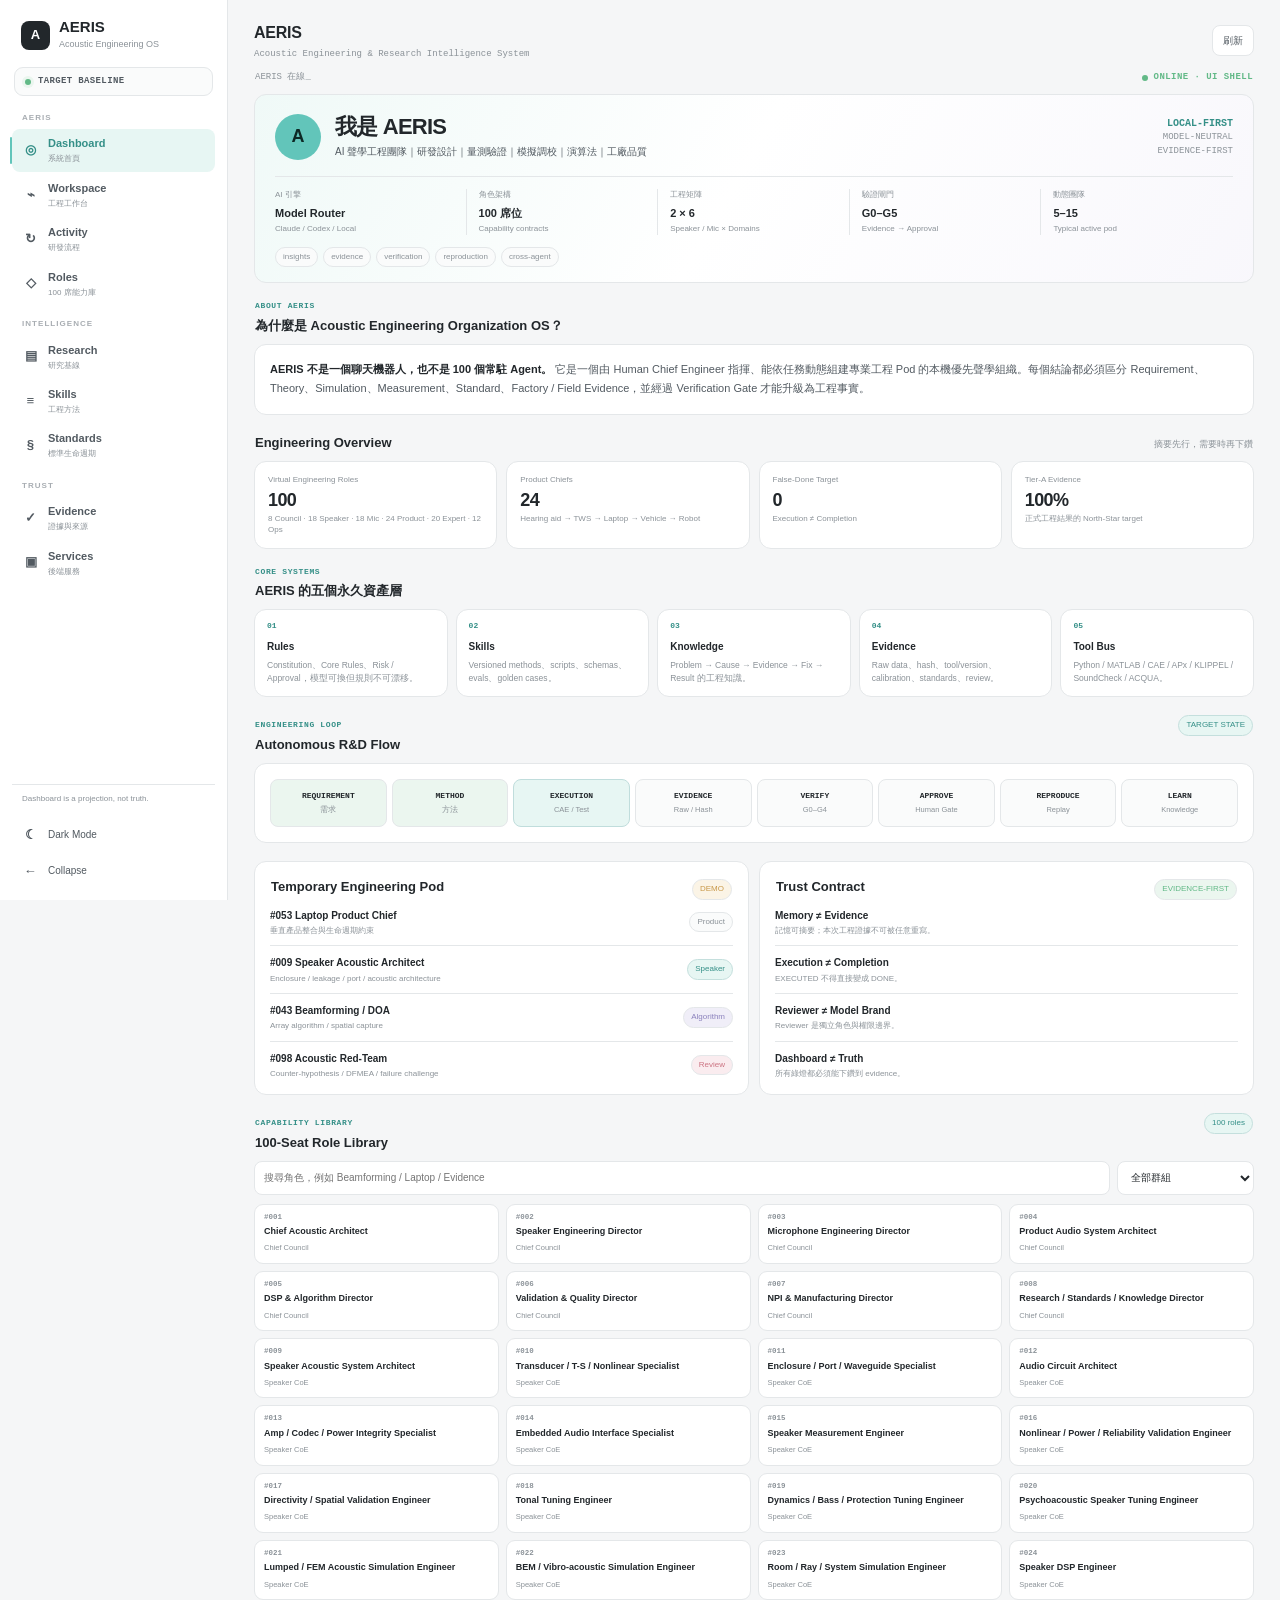
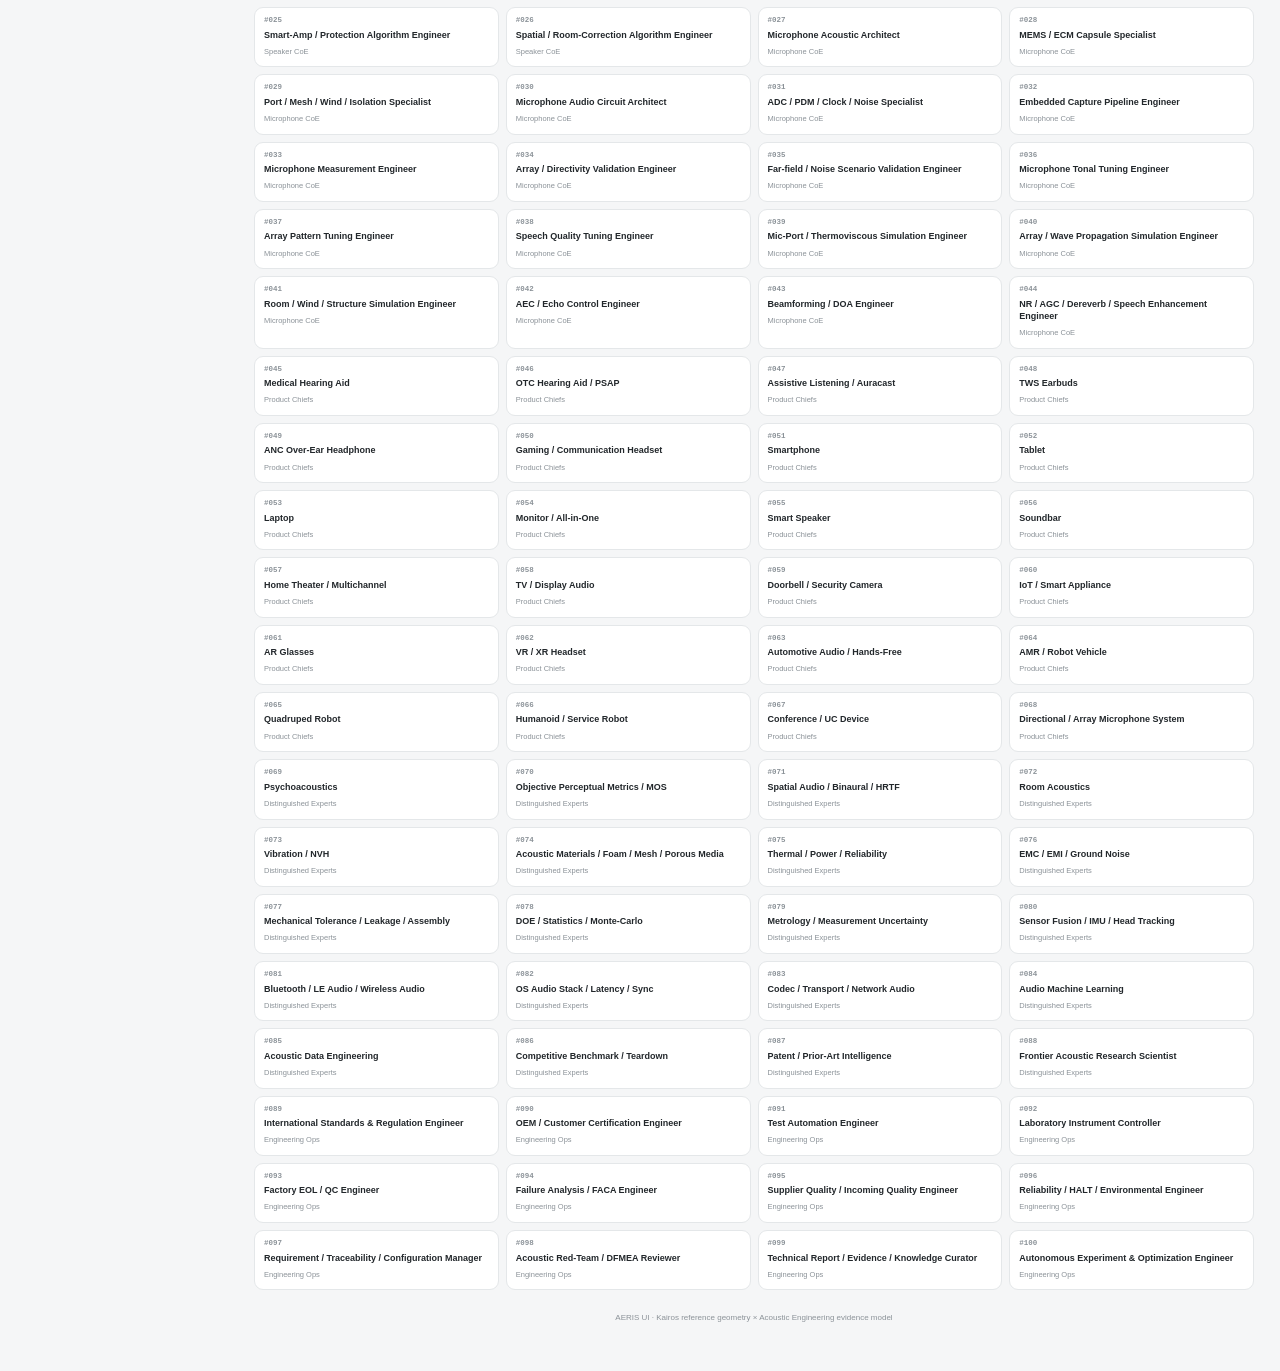
==== commit 297caa6f: "ui: rebuild dashboard around Kairos screenshot geometry" ====
--- a/index.html
+++ b/index.html
@@ -1,78 +1,92 @@
-<!doctype html>
-<html lang="zh-Hant">
-<head>
-<meta charset="utf-8"><meta name="viewport" content="width=device-width,initial-scale=1">
-<meta name="theme-color" content="#43b8b2">
-<title>AERIS — Dashboard</title>
-<link rel="stylesheet" href="aeris.css">
-<script src="aeris-theme.js"></script>
-<script src="aeris-data.js" defer></script>
-</head>
-<body>
+<!doctype html><html lang="zh-Hant"><head><meta charset="utf-8"><meta name="viewport" content="width=device-width,initial-scale=1"><meta name="theme-color" content="#62c5ba"><title>AERIS — Dashboard</title><link rel="stylesheet" href="aeris.css"><script src="aeris-theme.js"></script><script src="aeris-data.js" defer></script></head><body>
 <div class="app">
 <aside class="sidebar">
-  <div class="brand"><div class="logo">A</div><div class="brand-copy"><div class="brand-name">AERIS</div><div class="tiny">聲學工程 OS</div></div></div>
-  <div class="sidebar-status"><span class="status-dot"></span>AERIS<br><span class="sidebar-status-detail">UI Shell · Target Baseline</span></div>
-  <div class="nav-label">AERIS</div>
-  <nav class="nav">
-    <a class="active" href="index.html"><span class="ico">◉</span><span class="nav-copy"><b>Dashboard</b><small>系統首頁</small></span></a>
-    <a href="workspace.html"><span class="ico">⚡</span><span class="nav-copy"><b>Workspace</b><small>工程工作台</small></span></a>
-    <a href="#activity"><span class="ico">🧭</span><span class="nav-copy"><b>Activity</b><small>工程流程</small></span></a>
-    <a href="#roles"><span class="ico">🌳</span><span class="nav-copy"><b>Roles</b><small>100 席能力庫</small></span></a>
-    <a href="#research"><span class="ico">▰</span><span class="nav-copy"><b>Research</b><small>研究與標準</small></span></a>
-    <a href="services.html"><span class="ico">▣</span><span class="nav-copy"><b>Services</b><small>後端服務</small></span></a>
-    <a href="#trust"><span class="ico">✦</span><span class="nav-copy"><b>Health</b><small>Trust / Evidence</small></span></a>
-  </nav>
-  <div class="spacer"></div>
-  <div class="sidebar-foot">Dashboard is a projection, not truth.</div>
+  <div class="brand"><div class="brand-mark">A</div><div class="brand-copy"><div class="brand-name">AERIS</div><div class="brand-sub">Acoustic Engineering OS</div></div></div>
+  <div class="sidebar-live"><span class="live-dot"></span><span>TARGET BASELINE</span></div>
+  <div class="nav-group"><div class="nav-label">AERIS</div><nav class="nav">
+    <a class="active" href="index.html"><span class="nav-icon">◎</span><span class="nav-copy"><b>Dashboard</b><small>系統首頁</small></span></a>
+    <a href="workspace.html"><span class="nav-icon">⌁</span><span class="nav-copy"><b>Workspace</b><small>工程工作台</small></span></a>
+    <a href="#activity"><span class="nav-icon">↻</span><span class="nav-copy"><b>Activity</b><small>研發流程</small></span></a>
+    <a href="#roles"><span class="nav-icon">◇</span><span class="nav-copy"><b>Roles</b><small>100 席能力庫</small></span></a>
+  </nav></div>
+  <div class="nav-group"><div class="nav-label">Intelligence</div><nav class="nav">
+    <a href="#research"><span class="nav-icon">▤</span><span class="nav-copy"><b>Research</b><small>研究基線</small></span></a>
+    <a href="#research"><span class="nav-icon">≡</span><span class="nav-copy"><b>Skills</b><small>工程方法</small></span></a>
+    <a href="#research"><span class="nav-icon">§</span><span class="nav-copy"><b>Standards</b><small>標準生命週期</small></span></a>
+  </nav></div>
+  <div class="nav-group"><div class="nav-label">Trust</div><nav class="nav">
+    <a href="#trust"><span class="nav-icon">✓</span><span class="nav-copy"><b>Evidence</b><small>證據與來源</small></span></a>
+    <a href="services.html"><span class="nav-icon">▣</span><span class="nav-copy"><b>Services</b><small>後端服務</small></span></a>
+  </nav></div>
+  <div class="spacer"></div><div class="sidebar-note">Dashboard is a projection, not truth.</div>
 </aside>
-<main class="main">
-  <header class="topbar"><div><h1>◉ AERIS</h1><div class="subtitle">Acoustic Engineering & Research Intelligence System · static snapshot</div></div><div class="actions"><button class="btn" onclick="location.reload()">⟳ 刷新</button></div></header>
+<main class="main"><div class="content">
+  <header class="topbar"><div><div class="page-title">AERIS</div><div class="page-meta">Acoustic Engineering & Research Intelligence System</div></div><div class="actions"><button class="btn" onclick="location.reload()">刷新</button></div></header>
+  <div class="sync-line"><span>AERIS 在線_</span><span class="sync-online">ONLINE · UI SHELL</span></div>
 
-  <section class="hero">
-    <div class="identity-status">AERIS Shell · <span class="pill teal">TARGET BASELINE</span></div>
-    <div class="identity"><div class="identity-avatar">A</div><div><h2>我是 AERIS</h2><div class="identity-sub">AI 聲學工程團隊 ｜ 研發設計 ｜ 量測驗證 ｜ 模擬調校 ｜ 演算法 ｜ 工廠品質</div></div></div>
-    <div class="quick-systems">
-      <div class="quick-system purple"><small>AI Runtime</small><b>Replaceable Models</b></div>
-      <div class="quick-system teal"><small>Role Library</small><b>100 Virtual Seats</b></div>
-      <div class="quick-system blue"><small>Knowledge</small><b>3-layer Context</b></div>
-      <div class="quick-system amber"><small>Verification</small><b>G0 → G5</b></div>
-      <div class="quick-system green"><small>Dynamic Pod</small><b>5–15 Specialists</b></div>
+  <section class="panel identity-panel">
+    <div class="identity-row">
+      <div class="identity-main"><div class="avatar">A</div><div><div class="identity-name">我是 AERIS</div><div class="identity-role">AI 聲學工程團隊｜研發設計｜量測驗證｜模擬調校｜演算法｜工廠品質</div></div></div>
+      <div class="identity-side"><b>LOCAL-FIRST</b>MODEL-NEUTRAL<br>EVIDENCE-FIRST</div>
     </div>
-    <p>AERIS 不是單一聊天機器人，也不是 100 個永久常駐 Agent。它是一個由 Human Chief Engineer 指揮的聲學工程組織：根據產品、生命週期、Speaker / Microphone 與工程問題，自動選擇需要的專業角色、方法、工具與驗證流程。</p>
-    <p>工程結論不能只因為 AI 說「完成」就成立。Requirement、Method、Execution、Evidence、Verification、Approval 與 Reproduction 必須分層記錄；Memory 可以被整理，Evidence 不可以被任意改寫。</p>
-    <div class="quote">「讓不是工程判斷的雜訊留給系統；把真正需要人做的取捨、責任與最終工程決策留給 Human Chief Engineer。」</div>
-    <div class="tags"><span class="tag">speaker</span><span class="tag">microphone</span><span class="tag">acoustic</span><span class="tag">audio</span><span class="tag">validation</span><span class="tag">tuning</span><span class="tag">simulation</span><span class="tag">algorithm</span><span class="tag">evidence-first</span><span class="tag">local-first</span></div>
+    <div class="identity-metrics">
+      <div class="metric"><div class="metric-label">AI 引擎</div><div class="metric-value">Model Router</div><div class="metric-sub">Claude / Codex / Local</div></div>
+      <div class="metric"><div class="metric-label">角色架構</div><div class="metric-value">100 席位</div><div class="metric-sub">Capability contracts</div></div>
+      <div class="metric"><div class="metric-label">工程矩陣</div><div class="metric-value">2 × 6</div><div class="metric-sub">Speaker / Mic × Domains</div></div>
+      <div class="metric"><div class="metric-label">驗證閘門</div><div class="metric-value">G0–G5</div><div class="metric-sub">Evidence → Approval</div></div>
+      <div class="metric"><div class="metric-label">動態團隊</div><div class="metric-value">5–15</div><div class="metric-sub">Typical active pod</div></div>
+    </div>
+    <div class="chips"><span class="chip">insights</span><span class="chip">evidence</span><span class="chip">verification</span><span class="chip">reproduction</span><span class="chip">cross-agent</span></div>
   </section>
 
-  <section class="stats">
-    <div class="stat teal"><div class="label">虛擬專業席位</div><div class="value">100</div><div class="small">Capability contracts</div></div>
-    <div class="stat purple"><div class="label">Product Chiefs</div><div class="value">24</div><div class="small">跨產品垂直整合</div></div>
-    <div class="stat amber"><div class="label">核心工程領域</div><div class="value">2×6</div><div class="small">Speaker / Mic × 六域</div></div>
-    <div class="stat green"><div class="label">False-Done 目標</div><div class="value">0</div><div class="small">Execution ≠ Completion</div></div>
+  <section class="section"><div class="section-title"><div><div class="section-kicker">About AERIS</div><h2>為什麼是 Acoustic Engineering Organization OS？</h2></div></div>
+    <div class="panel prose"><b>AERIS 不是一個聊天機器人，也不是 100 個常駐 Agent。</b> 它是一個由 Human Chief Engineer 指揮、能依任務動態組建專業工程 Pod 的本機優先聲學組織。每個結論都必須區分 Requirement、Theory、Simulation、Measurement、Standard、Factory / Field Evidence，並經過 Verification Gate 才能升級為工程事實。</div>
   </section>
 
-  <section class="panel chapter" id="activity">
-    <div class="chapter-kicker">CHAPTER 01</div><h3>AERIS 怎麼把一個工程問題變成可驗證結論？</h3>
-    <div class="pipeline"><div class="step done"><b>REQUIREMENT</b><span>需求 / 限制</span></div><div class="step done"><b>METHOD</b><span>方法 / 標準</span></div><div class="step active"><b>EXECUTION</b><span>CAE / Test / DSP</span></div><div class="step"><b>EVIDENCE</b><span>Raw / Hash / Log</span></div><div class="step"><b>VERIFY</b><span>G0–G4</span></div><div class="step"><b>APPROVE</b><span>Human Gate</span></div><div class="step"><b>REPRODUCE</b><span>Manifest replay</span></div><div class="step"><b>LEARN</b><span>Knowledge promotion</span></div></div>
+  <section class="section"><div class="section-title"><h2>Engineering Overview</h2><p>摘要先行，需要時再下鑽</p></div>
+    <div class="grid4">
+      <div class="summary-card"><div class="label">Virtual Engineering Roles</div><div class="value">100</div><div class="small">8 Council · 18 Speaker · 18 Mic · 24 Product · 20 Expert · 12 Ops</div></div>
+      <div class="summary-card"><div class="label">Product Chiefs</div><div class="value">24</div><div class="small">Hearing aid → TWS → Laptop → Vehicle → Robot</div></div>
+      <div class="summary-card"><div class="label">False-Done Target</div><div class="value">0</div><div class="small">Execution ≠ Completion</div></div>
+      <div class="summary-card"><div class="label">Tier-A Evidence</div><div class="value">100%</div><div class="small">正式工程結果的 North-Star target</div></div>
+    </div>
   </section>
 
-  <div class="grid2 section">
-    <section class="panel"><div class="section-head"><div><h3>Temporary Engineering Pod</h3><div class="desc">Laptop speaker + microphone 示範；角色按任務臨時組隊，不是永久啟動。</div></div><span class="pill amber">DEMO POD</span></div><div class="pod"><div class="person"><b>#053 Laptop</b>Product Chief</div><div class="person"><b>#009 Speaker Acoustic</b>Architecture</div><div class="person"><b>#015 Speaker Measurement</b>Validation</div><div class="person"><b>#027 Mic Acoustic</b>Architecture</div><div class="person"><b>#034 Array Validation</b>Microphone</div><div class="person"><b>#042 AEC</b>Algorithm</div><div class="person"><b>#043 Beamforming</b>Algorithm</div><div class="person"><b>#069 Psychoacoustics</b>Perception</div><div class="person"><b>#079 Metrology</b>Uncertainty</div><div class="person"><b>#089 Standards</b>Revision status</div><div class="person"><b>#098 Red Team</b>DFMEA</div><div class="person"><b>#099 Evidence Curator</b>Traceability</div></div></section>
-    <section class="panel" id="trust"><h3>Engineering Trust</h3><div class="desc">以下是 North-Star target，不是假裝已連線的 live telemetry。</div><div class="kpi"><span>Tier-A Evidence completeness</span><b>100%</b><div class="bar"><i style="width:100%"></i></div><span>Calibration validity</span><b>100%</b><div class="bar"><i style="width:100%"></i></div><span>Tier-A reproduction</span><b>100%</b><div class="bar"><i style="width:100%"></i></div><span>Unauthorized R3/R4</span><b>0</b><div class="bar"><i style="width:100%"></i></div></div><div class="tags"><span class="pill">UNKNOWN</span><span class="pill amber">STALE</span><span class="pill rose">FAILED</span><span class="pill green">VERIFIED</span></div></section>
-  </div>
+  <section class="section" id="research"><div class="section-title"><div><div class="section-kicker">Core Systems</div><h2>AERIS 的五個永久資產層</h2></div></div>
+    <div class="grid5">
+      <div class="feature-card"><div class="feature-index">01</div><h3>Rules</h3><p>Constitution、Core Rules、Risk / Approval，模型可換但規則不可漂移。</p></div>
+      <div class="feature-card"><div class="feature-index">02</div><h3>Skills</h3><p>Versioned methods、scripts、schemas、evals、golden cases。</p></div>
+      <div class="feature-card"><div class="feature-index">03</div><h3>Knowledge</h3><p>Problem → Cause → Evidence → Fix → Result 的工程知識。</p></div>
+      <div class="feature-card"><div class="feature-index">04</div><h3>Evidence</h3><p>Raw data、hash、tool/version、calibration、standards、review。</p></div>
+      <div class="feature-card"><div class="feature-index">05</div><h3>Tool Bus</h3><p>Python / MATLAB / CAE / APx / KLIPPEL / SoundCheck / ACQUA。</p></div>
+    </div>
+  </section>
 
-  <section class="panel section" id="roles"><div class="section-head"><div><h3>100-Seat Role Library</h3><div class="desc">Kairos Skills Dashboard 的 Summary → Search → Filter → Detail pattern，映射成 AERIS capability registry。</div></div><span id="count" class="pill teal">100 roles</span></div><div class="searchbar"><input id="q" placeholder="搜尋角色，例如 Beamforming / Laptop / Evidence"><select id="group"><option value="">全部群組</option><option>Chief Council</option><option>Speaker CoE</option><option>Microphone CoE</option><option>Product Chiefs</option><option>Distinguished Experts</option><option>Engineering Ops</option></select></div><div id="roleGrid" class="roles"></div></section>
+  <section class="section" id="activity"><div class="section-title"><div><div class="section-kicker">Engineering Loop</div><h2>Autonomous R&D Flow</h2></div><span class="pill teal">TARGET STATE</span></div>
+    <div class="panel"><div class="timeline">
+      <div class="step done"><b>REQUIREMENT</b><span>需求</span></div><div class="step done"><b>METHOD</b><span>方法</span></div><div class="step active"><b>EXECUTION</b><span>CAE / Test</span></div><div class="step"><b>EVIDENCE</b><span>Raw / Hash</span></div><div class="step"><b>VERIFY</b><span>G0–G4</span></div><div class="step"><b>APPROVE</b><span>Human Gate</span></div><div class="step"><b>REPRODUCE</b><span>Replay</span></div><div class="step"><b>LEARN</b><span>Knowledge</span></div>
+    </div></div>
+  </section>
 
-  <section class="grid3 section" id="research">
-    <div class="panel"><h3>Permanent Assets</h3><div class="list"><div class="row"><div><div class="name">Constitution + Core Rules</div><div class="meta">Authority / invariants / SSOT</div></div><span class="pill">Portable</span></div><div class="row"><div><div class="name">Versioned Skills + Methods</div><div class="meta">SOP + schema + scripts + evals</div></div><span class="pill">Testable</span></div><div class="row"><div><div class="name">Standards Registry</div><div class="meta">Edition / lifecycle / applicability</div></div><span class="pill">Freshness</span></div></div></div>
-    <div class="panel"><h3>Knowledge Flywheel</h3><div class="list"><div class="row"><div><div class="name">Problem → Cause</div><div class="meta">工程關係</div></div></div><div class="row"><div><div class="name">Evidence → Fix</div><div class="meta">量測 / 模擬支撐</div></div></div><div class="row"><div><div class="name">Fix → Verified Result</div><div class="meta">Regression / reproduction</div></div></div></div></div>
-    <div class="panel"><h3>Benchmark 100</h3><div class="desc">不是虛構世界排名，而是 100 個可轉移 AI operating models 的持續研究資料集。</div><div class="tags"><span class="tag">AI Scientist</span><span class="tag">Engineering Agent</span><span class="tag">Harness</span><span class="tag">Evaluation</span><span class="tag">Autonomous Ops</span></div></div>
+  <section class="section"><div class="grid2">
+    <div class="panel"><div class="section-title"><h2>Temporary Engineering Pod</h2><span class="pill amber">DEMO</span></div><div class="list">
+      <div class="row"><div><div class="row-name">#053 Laptop Product Chief</div><div class="row-meta">垂直產品整合與生命週期約束</div></div><span class="pill">Product</span></div>
+      <div class="row"><div><div class="row-name">#009 Speaker Acoustic Architect</div><div class="row-meta">Enclosure / leakage / port / acoustic architecture</div></div><span class="pill teal">Speaker</span></div>
+      <div class="row"><div><div class="row-name">#043 Beamforming / DOA</div><div class="row-meta">Array algorithm / spatial capture</div></div><span class="pill purple">Algorithm</span></div>
+      <div class="row"><div><div class="row-name">#098 Acoustic Red-Team</div><div class="row-meta">Counter-hypothesis / DFMEA / failure challenge</div></div><span class="pill rose">Review</span></div>
+    </div></div>
+    <div class="panel" id="trust"><div class="section-title"><h2>Trust Contract</h2><span class="pill green">EVIDENCE-FIRST</span></div><div class="list">
+      <div class="row"><div><div class="row-name">Memory ≠ Evidence</div><div class="row-meta">記憶可摘要；本次工程證據不可被任意重寫。</div></div></div>
+      <div class="row"><div><div class="row-name">Execution ≠ Completion</div><div class="row-meta">EXECUTED 不得直接變成 DONE。</div></div></div>
+      <div class="row"><div><div class="row-name">Reviewer ≠ Model Brand</div><div class="row-meta">Reviewer 是獨立角色與權限邊界。</div></div></div>
+      <div class="row"><div><div class="row-name">Dashboard ≠ Truth</div><div class="row-meta">所有綠燈都必須能下鑽到 evidence。</div></div></div>
+    </div></div>
+  </div></section>
+
+  <section class="section" id="roles"><div class="section-title"><div><div class="section-kicker">Capability Library</div><h2>100-Seat Role Library</h2></div><span id="count" class="pill teal">100 roles</span></div>
+    <div class="searchbar"><input id="q" placeholder="搜尋角色，例如 Beamforming / Laptop / Evidence"><select id="group"><option value="">全部群組</option><option>Chief Council</option><option>Speaker CoE</option><option>Microphone CoE</option><option>Product Chiefs</option><option>Distinguished Experts</option><option>Engineering Ops</option></select></div><div id="roleGrid" class="roles"></div>
   </section>
-  <div class="footer">AERIS Dashboard · Kairos-inspired calm control surface · Evidence before Done.</div>
-</main>
-</div>
-<script>
-window.addEventListener('DOMContentLoaded',()=>{const roles=window.AERIS_ROLES||[];const q=document.getElementById('q'),group=document.getElementById('group'),grid=document.getElementById('roleGrid'),count=document.getElementById('count');function render(){const term=q.value.toLowerCase(),g=group.value;const rows=roles.filter(r=>(!term||(r.name+' '+r.group).toLowerCase().includes(term))&&(!g||r.group===g));count.textContent=rows.length+' roles';grid.innerHTML=rows.map(r=>`<div class="role"><div class="id">#${String(r.id).padStart(3,'0')}</div><b>${r.name}</b><div class="role-meta"><span>${r.group}</span></div></div>`).join('')}q.addEventListener('input',render);group.addEventListener('change',render);render();});
-</script>
-</body></html>
+  <div class="footer">AERIS UI · Kairos reference geometry × Acoustic Engineering evidence model</div>
+</div></main></div>
+<script>window.addEventListener('DOMContentLoaded',()=>{const roles=window.AERIS_ROLES||[];const q=document.getElementById('q'),g=document.getElementById('group'),grid=document.getElementById('roleGrid'),count=document.getElementById('count');function render(){const query=q.value.toLowerCase(),group=g.value;const rows=roles.filter(r=>(!query||(r.name+' '+r.group).toLowerCase().includes(query))&&(!group||r.group===group));count.textContent=rows.length+' roles';grid.innerHTML=rows.map(r=>`<div class="role"><div class="role-id">#${String(r.id).padStart(3,'0')}</div><b>${r.name}</b><div class="role-group">${r.group}</div></div>`).join('')}q.addEventListener('input',render);g.addEventListener('change',render);render()});</script>
+</body></html>
--- a/aeris.css
+++ b/aeris.css
@@ -1,146 +1,34 @@
 :root{
-  --bg:#fbfbf9;
-  --sidebar:#fafaf8;
-  --panel:#ffffff;
-  --panel-soft:#fcfcfa;
-  --control:#ffffff;
-  --control-hover:#f6f8f6;
-  --text:#202524;
-  --text-soft:#5f6967;
-  --muted:#87918f;
-  --muted-2:#a5adaa;
-  --line:#eceeeb;
-  --line-strong:#dfe4e0;
-  --teal:#43b8b2;
-  --teal-deep:#258b85;
-  --teal-soft:#edf9f7;
-  --green:#65bb7e;
-  --green-soft:#eff8f1;
-  --amber:#d9a84d;
-  --amber-soft:#fff8e9;
-  --rose:#d98291;
-  --rose-soft:#fff1f4;
-  --purple:#9f91d7;
-  --purple-soft:#f5f1ff;
-  --blue:#6e9fd3;
-  --blue-soft:#eff6fd;
-  --hero-a:#f2fbfa;
-  --hero-b:#fffaf8;
-  --hero-c:#faf8ff;
-  --code:#f8f9f7;
-  --shadow:0 6px 20px rgba(31,50,46,.035);
-  --shadow-soft:0 2px 10px rgba(31,50,46,.025);
-  --focus:0 0 0 3px rgba(67,184,178,.14);
-  --radius:12px;
-  --sidebar-w:176px;
-  --sidebar-collapsed-w:64px;
-  color-scheme:light;
+  --canvas:#f5f6f7;--sidebar:#ffffff;--surface:#ffffff;--surface-2:#fafbfb;--surface-3:#f1f3f4;
+  --text:#22272b;--text-2:#525a61;--muted:#8b9298;--muted-2:#a8adb2;--border:#e4e7e9;--border-strong:#d7dbde;
+  --accent:#62c5ba;--accent-strong:#348f87;--accent-soft:#e7f6f3;--green:#62b987;--green-soft:#ebf6ef;
+  --amber:#c89848;--amber-soft:#fbf4e6;--rose:#cc7382;--rose-soft:#faecef;--purple:#8b82bd;--purple-soft:#f0eef8;
+  --radius:12px;--sidebar-w:228px;--content-w:1180px;color-scheme:light;
 }
 html[data-theme="dark"]{
-  --bg:#0e1110;
-  --sidebar:#0c0f0e;
-  --panel:#141816;
-  --panel-soft:#111513;
-  --control:#171c1a;
-  --control-hover:#1c2320;
-  --text:#e8ecea;
-  --text-soft:#b7c0bd;
-  --muted:#8d9995;
-  --muted-2:#68746f;
-  --line:#252d2a;
-  --line-strong:#35403c;
-  --teal:#64d1c8;
-  --teal-deep:#8adfd8;
-  --teal-soft:#16302d;
-  --green:#80cf95;
-  --green-soft:#192a1f;
-  --amber:#e8bc66;
-  --amber-soft:#332817;
-  --rose:#e995a3;
-  --rose-soft:#342026;
-  --purple:#b5a8e9;
-  --purple-soft:#28233a;
-  --blue:#8ab7e4;
-  --blue-soft:#17283a;
-  --hero-a:#11201e;
-  --hero-b:#211b1b;
-  --hero-c:#1d1925;
-  --code:#101513;
-  --shadow:0 8px 24px rgba(0,0,0,.16);
-  --shadow-soft:0 3px 14px rgba(0,0,0,.12);
-  --focus:0 0 0 3px rgba(100,209,200,.16);
-  color-scheme:dark;
+  --canvas:#17191a;--sidebar:#111314;--surface:#1e2022;--surface-2:#1a1c1e;--surface-3:#24272a;
+  --text:#e8eaec;--text-2:#b6bcc1;--muted:#8e969c;--muted-2:#6f767b;--border:#2c2f32;--border-strong:#3a3e42;
+  --accent:#72d0c5;--accent-strong:#98e3da;--accent-soft:#18332f;--green:#77c997;--green-soft:#1b3023;
+  --amber:#d8aa5a;--amber-soft:#352b1b;--rose:#dc8794;--rose-soft:#382228;--purple:#a79bd1;--purple-soft:#2b2738;color-scheme:dark;
 }
-*{box-sizing:border-box}
-html{scroll-behavior:smooth;background:var(--bg)}
-body{
-  margin:0;background:var(--bg);color:var(--text);
-  font-family:Inter,-apple-system,BlinkMacSystemFont,"Segoe UI","Noto Sans TC","PingFang TC","Microsoft JhengHei",sans-serif;
-  -webkit-font-smoothing:antialiased;text-rendering:optimizeLegibility;
-  transition:background-color .16s ease,color .16s ease;
-}
-a{color:inherit;text-decoration:none}
-button,input,select,textarea{font:inherit} button{color:inherit}
-.app{min-height:100vh;display:grid;grid-template-columns:var(--sidebar-w) minmax(0,1fr);transition:grid-template-columns .18s ease}
-html[data-sidebar="collapsed"] .app{grid-template-columns:var(--sidebar-collapsed-w) minmax(0,1fr)}
-.sidebar{
-  position:sticky;top:0;height:100vh;background:var(--sidebar);border-right:1px solid var(--line);
-  padding:17px 10px 11px;display:flex;flex-direction:column;gap:13px;overflow:hidden;
-  transition:background-color .16s ease,border-color .16s ease,width .18s ease;
-}
-.brand{display:flex;align-items:center;gap:9px;padding:0 5px;min-height:35px}
-.logo{
-  flex:0 0 auto;width:32px;height:32px;border-radius:9px;display:grid;place-items:center;font-size:12px;font-weight:800;color:#fff;
-  background:linear-gradient(145deg,#4cc7c1,#279995);box-shadow:0 3px 12px rgba(46,163,157,.16)
-}
-.brand-copy{min-width:0}.brand-name{font-size:11px;font-weight:800;letter-spacing:.11em;color:var(--teal-deep)}
-.tiny{font-size:8px;color:var(--muted);line-height:1.45}.brand .tiny{white-space:nowrap}
-.sidebar-status{padding:0 6px 3px;font-size:8px;line-height:1.5;color:var(--muted);font-family:"SFMono-Regular",Consolas,monospace}
-.status-dot{width:5px;height:5px;border-radius:999px;background:var(--green);display:inline-block;margin-right:5px;vertical-align:1px;box-shadow:0 0 0 3px var(--green-soft)}
-.nav-label{font-size:7px;color:var(--muted-2);padding:0 8px;margin-top:2px;text-transform:uppercase;letter-spacing:.12em;font-weight:800}
-.nav{display:flex;flex-direction:column;gap:2px}.nav a{
-  position:relative;min-height:42px;padding:7px 8px;border-radius:9px;color:var(--muted);display:flex;gap:8px;align-items:center;
-  transition:background-color .12s ease,color .12s ease,transform .12s ease;
-}
-.nav a:hover{background:var(--control-hover);color:var(--text-soft)}
-.nav a.active{background:linear-gradient(90deg,var(--teal-soft),color-mix(in srgb,var(--teal-soft) 28%,transparent));color:var(--teal-deep)}
-.nav a.active::before{content:"";position:absolute;left:0;top:8px;bottom:8px;width:2px;border-radius:2px;background:var(--teal)}
-.nav .ico{flex:0 0 20px;width:20px;text-align:center;font-size:11px;color:inherit}
-.nav-copy{display:flex;min-width:0;flex-direction:column;gap:1px}.nav-copy b{font-size:9px;line-height:1.15;font-weight:700;white-space:nowrap}.nav-copy small{font-size:7px;line-height:1.2;color:var(--muted);white-space:nowrap}
-.spacer{flex:1}
-.sidebar-utilities{display:flex;flex-direction:column;gap:2px;border-top:1px solid var(--line);padding-top:8px}
-.utility-btn{width:100%;border:0;background:transparent;border-radius:8px;min-height:34px;padding:7px 8px;display:flex;align-items:center;gap:8px;color:var(--muted);cursor:pointer;text-align:left;transition:background-color .12s ease,color .12s ease}
-.utility-btn:hover{background:var(--control-hover);color:var(--text-soft)}.utility-btn .ico{width:20px;text-align:center;font-size:11px;flex:0 0 20px}.utility-btn span:last-child{font-size:8px;white-space:nowrap}
-.sidebar-foot{font-size:7px;color:var(--muted-2);line-height:1.45;padding:0 8px;margin-top:2px}
-html[data-sidebar="collapsed"] .brand{justify-content:center;padding:0}
-html[data-sidebar="collapsed"] .brand-copy,html[data-sidebar="collapsed"] .sidebar-status,html[data-sidebar="collapsed"] .nav-label,html[data-sidebar="collapsed"] .nav-copy,html[data-sidebar="collapsed"] .utility-btn span:last-child,html[data-sidebar="collapsed"] .sidebar-foot{display:none}
-html[data-sidebar="collapsed"] .nav a,html[data-sidebar="collapsed"] .utility-btn{justify-content:center;padding-left:6px;padding-right:6px}
-html[data-sidebar="collapsed"] .nav a.active::before{top:7px;bottom:7px}
-.main{min-width:0;padding:18px 22px 38px;max-width:1480px;width:100%;margin:0 auto}
-.topbar{display:flex;align-items:flex-start;justify-content:space-between;gap:14px;margin-bottom:12px;min-height:29px}.topbar h1{font-size:14px;margin:0 0 2px;font-weight:760;letter-spacing:-.01em}.subtitle{font-size:8px;color:var(--muted)}
-.actions{display:flex;align-items:center;gap:6px;flex-wrap:wrap;justify-content:flex-end}.btn{border:1px solid var(--line);background:var(--control);border-radius:8px;padding:6px 9px;font-size:8px;color:var(--text-soft);cursor:pointer;box-shadow:none;transition:all .12s ease}.btn:hover{border-color:var(--line-strong);background:var(--control-hover)}
-.btn:focus-visible,.utility-btn:focus-visible,input:focus-visible,select:focus-visible,textarea:focus-visible{outline:none;box-shadow:var(--focus)}.btn.primary{background:var(--text);color:var(--bg);border-color:var(--text)}
-.notice{border:1px dashed color-mix(in srgb,var(--teal) 30%,var(--line));background:color-mix(in srgb,var(--teal-soft) 60%,var(--panel));border-radius:9px;padding:8px 10px;color:var(--text-soft);font-size:8px;line-height:1.55;margin-bottom:10px}
-.hero{
-  position:relative;overflow:hidden;background:linear-gradient(120deg,var(--hero-a),var(--hero-b) 58%,var(--hero-c));border:1px solid var(--line);border-radius:14px;padding:15px 16px 14px;box-shadow:var(--shadow)
-}
-.hero::after{content:"";position:absolute;inset:0;pointer-events:none;opacity:.32;background-image:radial-gradient(circle at 12% 18%,rgba(67,184,178,.26) 0 1px,transparent 1.5px),radial-gradient(circle at 77% 29%,rgba(159,145,215,.20) 0 1px,transparent 1.5px),radial-gradient(circle at 62% 72%,rgba(217,168,77,.18) 0 1px,transparent 1.4px);background-size:38px 38px,52px 52px,64px 64px}.hero>*{position:relative;z-index:1}
-.identity-status{display:flex;align-items:center;gap:6px;font-size:8px;color:var(--teal-deep);font-family:"SFMono-Regular",Consolas,monospace}.identity{display:flex;align-items:center;gap:11px;margin:8px 0 9px}.identity-avatar{width:38px;height:38px;border-radius:10px;background:linear-gradient(145deg,#47c8c1,#279993);color:white;display:grid;place-items:center;font-size:14px;font-weight:800;box-shadow:0 5px 15px rgba(46,163,157,.17)}.identity h2{font-size:22px;margin:0 0 3px;letter-spacing:-.025em}.identity-sub{font-size:8px;color:var(--teal-deep);font-weight:650}.hero p{max-width:1080px;color:var(--text-soft);font-size:9px;line-height:1.75;margin:8px 0}.eyebrow{font-size:8px;color:var(--teal-deep);font-weight:750;letter-spacing:.04em;text-transform:uppercase}
-.quick-systems{display:grid;grid-template-columns:repeat(5,minmax(0,1fr));gap:6px;margin:7px 0 9px}.quick-system{border:1px solid color-mix(in srgb,var(--line) 80%,transparent);background:color-mix(in srgb,var(--panel) 76%,transparent);border-radius:8px;padding:7px 8px;min-width:0}.quick-system small{display:block;font-size:6.5px;color:var(--muted);margin-bottom:2px}.quick-system b{display:block;font-size:8px;white-space:nowrap;overflow:hidden;text-overflow:ellipsis}.quick-system.teal b{color:var(--teal-deep)}.quick-system.purple b{color:var(--purple)}.quick-system.blue b{color:var(--blue)}.quick-system.amber b{color:var(--amber)}.quick-system.green b{color:var(--green)}
-.tags{display:flex;flex-wrap:wrap;gap:5px;margin-top:9px}.tag,.pill{font-size:7px;padding:3px 6px;border-radius:999px;border:1px solid var(--line);background:var(--control-hover);color:var(--muted);display:inline-flex;align-items:center;gap:3px;white-space:nowrap}.pill.teal{background:var(--teal-soft);border-color:color-mix(in srgb,var(--teal) 22%,var(--line));color:var(--teal-deep)}.pill.green{background:var(--green-soft);border-color:color-mix(in srgb,var(--green) 22%,var(--line));color:var(--green)}.pill.amber{background:var(--amber-soft);border-color:color-mix(in srgb,var(--amber) 24%,var(--line));color:var(--amber)}.pill.rose{background:var(--rose-soft);border-color:color-mix(in srgb,var(--rose) 24%,var(--line));color:var(--rose)}.pill.purple{background:var(--purple-soft);border-color:color-mix(in srgb,var(--purple) 24%,var(--line));color:var(--purple)}
-.quote{border:1px solid var(--line);background:color-mix(in srgb,var(--panel) 72%,transparent);border-radius:8px;padding:8px 10px;margin-top:9px;font-size:8px;color:var(--muted);font-style:italic;line-height:1.55}
-.stats{display:grid;grid-template-columns:repeat(4,minmax(0,1fr));gap:7px;margin:9px 0 11px}.stat{background:var(--panel);border:1px solid var(--line);border-radius:9px;padding:9px 10px;box-shadow:var(--shadow-soft)}.stat .label{font-size:7px;color:var(--muted)}.stat .value{font-size:16px;font-weight:780;margin-top:3px;letter-spacing:-.02em}.stat .small{font-size:6.5px;color:var(--muted-2);margin-top:2px;line-height:1.35}.stat.teal .value{color:var(--teal)}.stat.purple .value{color:var(--purple)}.stat.amber .value{color:var(--amber)}.stat.green .value{color:var(--green)}
-.grid2{display:grid;grid-template-columns:minmax(0,1.35fr) minmax(0,.65fr);gap:10px}.grid3{display:grid;grid-template-columns:repeat(3,minmax(0,1fr));gap:9px}.grid4{display:grid;grid-template-columns:repeat(4,minmax(0,1fr));gap:7px}
-.panel{background:var(--panel);border:1px solid var(--line);border-radius:var(--radius);padding:12px;box-shadow:var(--shadow-soft);min-width:0}.panel.chapter{background:linear-gradient(110deg,color-mix(in srgb,var(--teal-soft) 65%,var(--panel)),var(--panel))}.panel h3{font-size:10px;margin:0 0 8px;font-weight:740}.panel h4{font-size:9px;margin:0 0 6px}.chapter-kicker{font-size:6.5px;letter-spacing:.12em;color:var(--muted-2);font-weight:800;margin-bottom:5px}.desc{font-size:7.5px;color:var(--muted);line-height:1.5;margin-top:-3px;margin-bottom:8px}.section{margin-top:10px}.section-head{display:flex;align-items:center;justify-content:space-between;gap:10px;margin-bottom:8px}.section-head h3{margin:0}
-.pipeline{display:grid;grid-template-columns:repeat(8,minmax(0,1fr));gap:4px}.step{border:1px solid var(--line);border-radius:8px;background:var(--panel-soft);text-align:center;padding:7px 4px;min-height:44px;display:flex;flex-direction:column;justify-content:center}.step b{font-size:6.5px;letter-spacing:.02em}.step span{font-size:6px;color:var(--muted);margin-top:2px}.step.done{background:var(--green-soft);border-color:color-mix(in srgb,var(--green) 22%,var(--line))}.step.active{background:var(--teal-soft);border-color:color-mix(in srgb,var(--teal) 24%,var(--line))}
-.list{display:flex;flex-direction:column;gap:6px}.row{display:flex;align-items:center;justify-content:space-between;gap:8px;border-bottom:1px solid var(--line);padding-bottom:6px}.row:last-child{border-bottom:0;padding-bottom:0}.row .name{font-size:8px;font-weight:650}.row .meta{font-size:6.5px;color:var(--muted);line-height:1.35;margin-top:2px}.kpi{display:grid;grid-template-columns:1fr auto;gap:6px 8px;font-size:7.5px}.bar{height:5px;background:var(--control-hover);border-radius:99px;overflow:hidden;grid-column:1/3}.bar i{display:block;height:100%;background:linear-gradient(90deg,var(--teal),color-mix(in srgb,var(--teal) 48%,white));border-radius:99px}
-.pod{display:flex;flex-wrap:wrap;gap:5px}.person{border:1px solid var(--line);background:var(--panel-soft);border-radius:8px;padding:7px 8px;font-size:6.5px;color:var(--muted)}.person b{display:block;color:var(--text);font-size:7.5px;margin-bottom:2px}
-.searchbar{display:flex;gap:6px;flex-wrap:wrap;margin-bottom:8px}.searchbar input,.searchbar select,.field input,.field select,.field textarea{border:1px solid var(--line);background:var(--control);border-radius:8px;padding:7px 8px;font-size:8px;color:var(--text);outline:none}.searchbar input{min-width:220px;flex:1}.searchbar input:focus,.searchbar select:focus,.field input:focus,.field select:focus,.field textarea:focus{border-color:var(--teal);box-shadow:var(--focus)}
-.roles{display:grid;grid-template-columns:repeat(4,minmax(0,1fr));gap:5px}.role{border:1px solid var(--line);background:var(--panel);border-radius:8px;padding:7px;transition:transform .1s ease,border-color .1s ease,background-color .1s ease}.role:hover{transform:translateY(-1px);border-color:var(--line-strong);background:var(--panel-soft)}.role .id{font-size:6px;color:var(--muted-2)}.role b{display:block;font-size:7.5px;line-height:1.3;margin:3px 0 5px}.role-meta{display:flex;gap:3px;flex-wrap:wrap}.role-meta span{font-size:6px;background:var(--control-hover);border-radius:99px;padding:2px 4px;color:var(--muted)}
-.formgrid{display:grid;grid-template-columns:repeat(3,minmax(0,1fr));gap:7px}.field{display:flex;flex-direction:column;gap:4px}.field label{font-size:7px;color:var(--muted);font-weight:700}.field.full{grid-column:1/-1}.field textarea{min-height:104px;resize:vertical;line-height:1.5}.command{display:flex;gap:6px;margin-top:8px}
-.arch{display:grid;grid-template-columns:repeat(5,minmax(0,1fr));gap:6px}.layer{border:1px solid var(--line);border-radius:9px;padding:8px;background:var(--panel-soft)}.layer h4{font-size:7.5px;margin:0 0 5px}.svc{font-size:6.5px;border:1px solid var(--line);background:var(--panel);border-radius:7px;padding:5px 6px;margin:4px 0}.svc small{display:block;color:var(--muted);margin-top:2px;line-height:1.3;font-size:6px}
-.table-wrap{overflow:auto}.table{width:100%;border-collapse:collapse;font-size:7.5px;min-width:620px}.table th{text-align:left;color:var(--muted);font-weight:700;border-bottom:1px solid var(--line);padding:6px}.table td{border-bottom:1px solid var(--line);padding:6px;vertical-align:top}.table tr:last-child td{border-bottom:0}.state{font-size:6px;border-radius:99px;padding:3px 5px;background:var(--control-hover);white-space:nowrap}.state.target{background:var(--teal-soft);color:var(--teal-deep)}
-.timeline{display:flex;flex-direction:column;gap:7px}.event{display:grid;grid-template-columns:58px 1fr;gap:8px}.event time{font-size:6px;color:var(--muted);padding-top:2px}.event .body{font-size:7.5px;line-height:1.45;border-left:2px solid color-mix(in srgb,var(--teal) 18%,var(--line));padding-left:8px}.code{font-family:"SFMono-Regular",Consolas,"Liberation Mono",monospace;font-size:7px;line-height:1.5;background:var(--code);border:1px solid var(--line);border-radius:8px;padding:9px;overflow:auto;white-space:pre}.callout{border-left:2px solid var(--teal);background:color-mix(in srgb,var(--teal-soft) 38%,var(--panel));border-radius:0 8px 8px 0;padding:8px 9px;font-size:7.5px;color:var(--text-soft);line-height:1.5}.empty{border:1px dashed var(--line-strong);border-radius:9px;padding:14px;text-align:center;color:var(--muted);font-size:7.5px}.footer{margin-top:18px;text-align:center;font-size:6.5px;color:var(--muted-2)}
-@media(max-width:1100px){:root{--sidebar-w:150px}.quick-systems{grid-template-columns:repeat(3,1fr)}.stats{grid-template-columns:repeat(2,1fr)}.roles{grid-template-columns:repeat(3,1fr)}.grid2{grid-template-columns:1fr}.arch{grid-template-columns:repeat(2,1fr)}}
-@media(max-width:720px){.app,html[data-sidebar="collapsed"] .app{display:block}.sidebar{position:static;height:auto;display:flex;flex-direction:row;align-items:center;overflow:auto;padding:8px}.brand{min-width:40px;padding:0}.brand-copy,.sidebar-status,.nav-label,.spacer,.sidebar-utilities,.sidebar-foot{display:none!important}.nav{flex-direction:row}.nav a{min-height:34px;white-space:nowrap}.nav a.active::before{display:none}.nav-copy{display:flex!important}.nav-copy small{display:none}.main{padding:13px 10px 28px}.topbar{align-items:center}.quick-systems{grid-template-columns:repeat(2,1fr)}.stats{grid-template-columns:repeat(2,1fr)}.grid3,.grid4,.formgrid{grid-template-columns:1fr}.roles{grid-template-columns:repeat(2,1fr)}.pipeline{grid-template-columns:repeat(2,1fr)}.arch{grid-template-columns:1fr}.identity h2{font-size:19px}.hero{padding:13px}}
-@media(prefers-reduced-motion:reduce){*,*::before,*::after{scroll-behavior:auto!important;transition:none!important;animation:none!important}}
+*{box-sizing:border-box}html{background:var(--canvas);scroll-behavior:smooth}body{margin:0;background:var(--canvas);color:var(--text);font-family:-apple-system,BlinkMacSystemFont,"Segoe UI","Noto Sans TC","PingFang TC","Microsoft JhengHei",sans-serif;font-size:13px;line-height:1.55;-webkit-font-smoothing:antialiased;text-rendering:optimizeLegibility}a{color:inherit;text-decoration:none}button,input,select,textarea{font:inherit;color:inherit}button{cursor:pointer}
+.app{min-height:100vh;display:grid;grid-template-columns:var(--sidebar-w) minmax(0,1fr)}
+.sidebar{position:sticky;top:0;height:100vh;background:var(--sidebar);border-right:1px solid var(--border);padding:18px 12px 12px;display:flex;flex-direction:column;overflow:auto}
+.brand{display:flex;align-items:center;gap:9px;padding:0 9px 15px}.brand-mark{width:29px;height:29px;border-radius:8px;display:grid;place-items:center;background:var(--text);color:var(--sidebar);font-size:13px;font-weight:800}.brand-name{font-size:15px;font-weight:730;line-height:1.15}.brand-sub{font-size:9px;color:var(--muted);margin-top:3px}
+.sidebar-live{display:flex;align-items:center;gap:7px;padding:8px 10px;margin:0 2px 16px;border:1px solid var(--border);border-radius:9px;background:var(--surface-2);font:600 9px/1.2 ui-monospace,SFMono-Regular,Menlo,Consolas,monospace;color:var(--text-2);letter-spacing:.04em}.live-dot{width:6px;height:6px;border-radius:50%;background:var(--green);box-shadow:0 0 0 3px var(--green-soft)}
+.nav-group{margin-bottom:13px}.nav-label{padding:0 10px 5px;color:var(--muted-2);font-size:8px;font-weight:700;letter-spacing:.13em;text-transform:uppercase}.nav{display:flex;flex-direction:column;gap:2px}.nav a{position:relative;display:flex;align-items:center;gap:9px;min-height:35px;padding:6px 10px;border-radius:8px;color:var(--text-2);font-size:11px;transition:background .12s ease,color .12s ease}.nav a::before{content:"";position:absolute;left:-2px;top:8px;bottom:8px;width:2px;border-radius:99px;background:transparent}.nav a:hover{background:var(--surface-3);color:var(--text)}.nav a.active{background:var(--accent-soft);color:var(--accent-strong);font-weight:650}.nav a.active::before{background:var(--accent)}.nav-icon{width:17px;display:inline-grid;place-items:center;font:600 13px/1 ui-monospace,SFMono-Regular,Menlo,Consolas,monospace}.nav-copy b{display:block;font-size:11px;font-weight:620;white-space:nowrap}.nav-copy small{display:block;font-size:8px;color:var(--muted);font-weight:450;margin-top:1px;white-space:nowrap}
+.spacer{flex:1}.sidebar-note{padding:8px 10px 9px;color:var(--muted);font-size:8px;line-height:1.45;border-top:1px solid var(--border)}.sidebar-utilities{display:flex;flex-direction:column;gap:2px;padding-top:4px}.utility-btn{border:0;background:transparent;border-radius:8px;display:flex;align-items:center;gap:9px;min-height:34px;padding:7px 10px;color:var(--text-2);font-size:10px;text-align:left}.utility-btn:hover{background:var(--surface-3);color:var(--text)}
+.main{min-width:0;padding:21px 26px 46px}.content{width:min(100%,var(--content-w));margin:0 auto}.topbar{display:flex;align-items:center;justify-content:space-between;gap:16px;min-height:36px;margin-bottom:12px}.page-title{font-size:16px;font-weight:700;letter-spacing:-.015em}.page-meta{font:500 9px/1.3 ui-monospace,SFMono-Regular,Menlo,Consolas,monospace;color:var(--muted);margin-top:3px}.actions{display:flex;gap:7px;align-items:center;flex-wrap:wrap}.btn{border:1px solid var(--border);background:var(--surface);border-radius:8px;padding:7px 10px;font-size:10px;color:var(--text-2)}.btn:hover{border-color:var(--border-strong);background:var(--surface-2)}.btn.primary{background:var(--text);color:var(--surface);border-color:var(--text)}
+.sync-line{display:flex;align-items:center;justify-content:space-between;gap:10px;color:var(--muted);font:500 9px/1.3 ui-monospace,SFMono-Regular,Menlo,Consolas,monospace;margin:0 1px 10px}.sync-online{display:inline-flex;align-items:center;gap:6px;color:var(--green);font-weight:700;letter-spacing:.05em}.sync-online::before{content:"";width:6px;height:6px;border-radius:50%;background:var(--green)}
+.panel{background:var(--surface);border:1px solid var(--border);border-radius:var(--radius);padding:15px}.identity-panel{padding:19px 20px 15px;background:linear-gradient(120deg,color-mix(in srgb,var(--accent-soft) 64%,var(--surface)),var(--surface) 48%,color-mix(in srgb,var(--purple-soft) 45%,var(--surface)))}.identity-row{display:flex;align-items:center;justify-content:space-between;gap:18px}.identity-main{display:flex;align-items:center;gap:14px;min-width:0}.avatar{width:46px;height:46px;border-radius:50%;display:grid;place-items:center;background:var(--accent);color:#0d2925;font-size:18px;font-weight:800;flex:none}.identity-name{font-size:22px;font-weight:760;letter-spacing:-.035em;line-height:1.1}.identity-role{font-size:10px;color:var(--text-2);margin-top:5px}.identity-side{text-align:right;color:var(--muted);font:500 9px/1.5 ui-monospace,SFMono-Regular,Menlo,Consolas,monospace}.identity-side b{display:block;color:var(--accent-strong);font-size:10px}
+.identity-metrics{display:grid;grid-template-columns:repeat(5,minmax(0,1fr));border-top:1px solid var(--border);margin-top:16px;padding-top:12px}.metric{padding:0 12px;border-right:1px solid var(--border);min-width:0}.metric:first-child{padding-left:0}.metric:last-child{border-right:0;padding-right:0}.metric-label{font-size:8px;color:var(--muted);margin-bottom:3px}.metric-value{font-size:11px;font-weight:650}.metric-sub{font-size:8px;color:var(--muted);margin-top:1px}
+.chips{display:flex;flex-wrap:wrap;gap:5px;margin-top:12px}.chip,.pill{display:inline-flex;align-items:center;gap:4px;border:1px solid var(--border);border-radius:999px;background:var(--surface-2);padding:3px 7px;font-size:8px;color:var(--muted);white-space:nowrap}.pill.teal{background:var(--accent-soft);border-color:color-mix(in srgb,var(--accent) 25%,var(--border));color:var(--accent-strong)}.pill.green{background:var(--green-soft);color:var(--green)}.pill.amber{background:var(--amber-soft);color:var(--amber)}.pill.rose{background:var(--rose-soft);color:var(--rose)}.pill.purple{background:var(--purple-soft);color:var(--purple)}
+.section{margin-top:18px}.section-title{display:flex;align-items:baseline;justify-content:space-between;gap:10px;margin-bottom:8px;padding:0 1px}.section-title h2{font-size:13px;margin:0;font-weight:720}.section-title p{margin:0;color:var(--muted);font-size:9px}.section-kicker{font:650 8px/1.2 ui-monospace,SFMono-Regular,Menlo,Consolas,monospace;color:var(--accent-strong);letter-spacing:.08em;text-transform:uppercase;margin-bottom:5px}.prose{font-size:11px;color:var(--text-2);line-height:1.75}.prose b{color:var(--text)}
+.grid2{display:grid;grid-template-columns:repeat(2,minmax(0,1fr));gap:10px}.grid3{display:grid;grid-template-columns:repeat(3,minmax(0,1fr));gap:10px}.grid4{display:grid;grid-template-columns:repeat(4,minmax(0,1fr));gap:9px}.grid5{display:grid;grid-template-columns:repeat(5,minmax(0,1fr));gap:8px}.summary-card{background:var(--surface);border:1px solid var(--border);border-radius:var(--radius);padding:12px 13px;min-height:76px}.summary-card .label{font-size:8px;color:var(--muted);margin-bottom:5px}.summary-card .value{font-size:18px;font-weight:750;letter-spacing:-.035em;line-height:1}.summary-card .small{font-size:8px;color:var(--muted);margin-top:5px;line-height:1.35}.feature-card{background:var(--surface);border:1px solid var(--border);border-radius:var(--radius);padding:12px}.feature-card h3{font-size:10px;margin:0 0 4px}.feature-card p{font-size:8.5px;color:var(--muted);margin:0;line-height:1.5}.feature-index{font:650 8px/1 ui-monospace,SFMono-Regular,Menlo,Consolas,monospace;color:var(--accent-strong);margin-bottom:9px}
+.timeline{display:grid;grid-template-columns:repeat(8,minmax(0,1fr));gap:5px}.step{border:1px solid var(--border);border-radius:8px;background:var(--surface-2);padding:8px 5px;text-align:center;min-height:48px;display:grid;place-content:center}.step b{font:650 8px/1.2 ui-monospace,SFMono-Regular,Menlo,Consolas,monospace}.step span{font-size:7.5px;color:var(--muted);margin-top:3px}.step.done{background:var(--green-soft)}.step.active{background:var(--accent-soft);border-color:color-mix(in srgb,var(--accent) 28%,var(--border))}
+.list{display:flex;flex-direction:column}.row{display:flex;justify-content:space-between;align-items:center;gap:12px;padding:9px 0;border-bottom:1px solid var(--border)}.row:first-child{padding-top:0}.row:last-child{border-bottom:0;padding-bottom:0}.row-name{font-size:10px;font-weight:620}.row-meta{font-size:8px;color:var(--muted);margin-top:2px;line-height:1.4}.searchbar{display:flex;gap:7px;margin-bottom:9px}.searchbar input,.searchbar select,.field input,.field select,.field textarea{border:1px solid var(--border);background:var(--surface);border-radius:8px;padding:8px 9px;font-size:10px;outline:0}.searchbar input{flex:1;min-width:220px}.searchbar input:focus,.searchbar select:focus,.field input:focus,.field select:focus,.field textarea:focus{border-color:var(--accent)}.roles{display:grid;grid-template-columns:repeat(4,minmax(0,1fr));gap:7px}.role{background:var(--surface);border:1px solid var(--border);border-radius:9px;padding:9px}.role:hover{border-color:var(--border-strong);background:var(--surface-2)}.role-id{font:600 7.5px/1 ui-monospace,SFMono-Regular,Menlo,Consolas,monospace;color:var(--muted)}.role b{display:block;font-size:9px;line-height:1.35;margin:4px 0 5px}.role-group{font-size:7.5px;color:var(--muted)}
+.formgrid{display:grid;grid-template-columns:repeat(3,minmax(0,1fr));gap:8px}.field{display:flex;flex-direction:column;gap:4px}.field label{font-size:8px;color:var(--muted);font-weight:650}.field.full{grid-column:1/-1}.field textarea{min-height:105px;resize:vertical;line-height:1.55}.command{display:flex;gap:7px;margin-top:9px}.pod{display:flex;flex-wrap:wrap;gap:6px}.person{background:var(--surface-2);border:1px solid var(--border);border-radius:8px;padding:7px 8px;font-size:8px;color:var(--muted)}.person b{display:block;font-size:9px;color:var(--text);margin-bottom:2px}.arch{display:grid;grid-template-columns:repeat(5,minmax(0,1fr));gap:7px}.layer{background:var(--surface-2);border:1px solid var(--border);border-radius:9px;padding:9px}.layer h3{font:650 8px/1.2 ui-monospace,SFMono-Regular,Menlo,Consolas,monospace;margin:0 0 7px;color:var(--text-2)}.svc{background:var(--surface);border:1px solid var(--border);border-radius:7px;padding:6px 7px;margin-top:5px;font-size:8.5px}.svc small{display:block;color:var(--muted);font-size:7.5px;margin-top:2px;line-height:1.3}.table-wrap{overflow:auto}.table{width:100%;border-collapse:collapse;min-width:680px;font-size:9px}.table th{text-align:left;color:var(--muted);font-size:8px;font-weight:650;padding:7px;border-bottom:1px solid var(--border)}.table td{padding:8px 7px;border-bottom:1px solid var(--border);vertical-align:top}.table tr:last-child td{border-bottom:0}.state{display:inline-flex;border-radius:999px;background:var(--surface-3);padding:3px 6px;font-size:7.5px;color:var(--muted)}.state.target{background:var(--accent-soft);color:var(--accent-strong)}.code{background:var(--surface-2);border:1px solid var(--border);border-radius:9px;padding:10px;white-space:pre;overflow:auto;font:500 8.5px/1.55 ui-monospace,SFMono-Regular,Menlo,Consolas,monospace;color:var(--text-2)}.callout{border-left:2px solid var(--accent);background:var(--surface-2);padding:8px 10px;font-size:9px;color:var(--text-2);line-height:1.55}.notice{border:1px solid var(--border);background:var(--surface-2);border-radius:9px;padding:8px 10px;color:var(--text-2);font-size:9px;line-height:1.55;margin-bottom:10px}.empty{padding:14px;text-align:center;border:1px dashed var(--border-strong);border-radius:9px;color:var(--muted);font-size:9px}.footer{padding:22px 0 0;text-align:center;font-size:8px;color:var(--muted)}
+html[data-sidebar="collapsed"]{--sidebar-w:62px}html[data-sidebar="collapsed"] .brand-copy,html[data-sidebar="collapsed"] .sidebar-live span:not(.live-dot),html[data-sidebar="collapsed"] .nav-label,html[data-sidebar="collapsed"] .nav-copy,html[data-sidebar="collapsed"] .sidebar-note,html[data-sidebar="collapsed"] .utility-btn span:last-child{display:none}html[data-sidebar="collapsed"] .brand{justify-content:center;padding-left:0;padding-right:0}html[data-sidebar="collapsed"] .nav a,html[data-sidebar="collapsed"] .utility-btn{justify-content:center;padding-left:0;padding-right:0}html[data-sidebar="collapsed"] .sidebar-live{justify-content:center;margin-left:6px;margin-right:6px;padding:9px 0}
+@media(max-width:1080px){:root{--sidebar-w:66px}.brand-copy,.sidebar-live span:not(.live-dot),.nav-label,.nav-copy,.sidebar-note,.utility-btn span:last-child{display:none}.brand{justify-content:center;padding-left:0;padding-right:0}.nav a,.utility-btn{justify-content:center;padding-left:0;padding-right:0}.sidebar-live{justify-content:center;margin-left:6px;margin-right:6px;padding:9px 0}.identity-metrics{grid-template-columns:repeat(3,1fr);gap:10px}.metric{border-right:0;padding:0}.grid4{grid-template-columns:repeat(2,1fr)}.roles{grid-template-columns:repeat(3,1fr)}.arch{grid-template-columns:repeat(2,1fr)}}
+@media(max-width:720px){.app{display:block}.sidebar{position:sticky;z-index:20;height:auto;top:0;display:flex;flex-direction:row;align-items:center;gap:5px;padding:7px 8px;overflow:auto;border-right:0;border-bottom:1px solid var(--border)}.brand{padding:0 5px}.brand-mark{width:27px;height:27px}.sidebar-live,.nav-group:not(:first-of-type),.spacer,.sidebar-note,.sidebar-utilities{display:none}.nav-group{margin:0}.nav-label{display:none}.nav{flex-direction:row}.nav a{min-height:31px;padding:6px 8px}.nav-copy small{display:none}.main{padding:14px 10px 34px}.identity-side{display:none}.identity-metrics{grid-template-columns:repeat(2,1fr)}.grid2,.grid3,.grid4,.grid5,.formgrid{grid-template-columns:1fr}.timeline{grid-template-columns:repeat(2,1fr)}.roles{grid-template-columns:repeat(2,1fr)}.arch{grid-template-columns:1fr}.identity-name{font-size:19px}.avatar{width:40px;height:40px}.searchbar{flex-direction:column}.searchbar input{min-width:0}}
+@media(prefers-reduced-motion:reduce){*{scroll-behavior:auto!important;transition:none!important}}
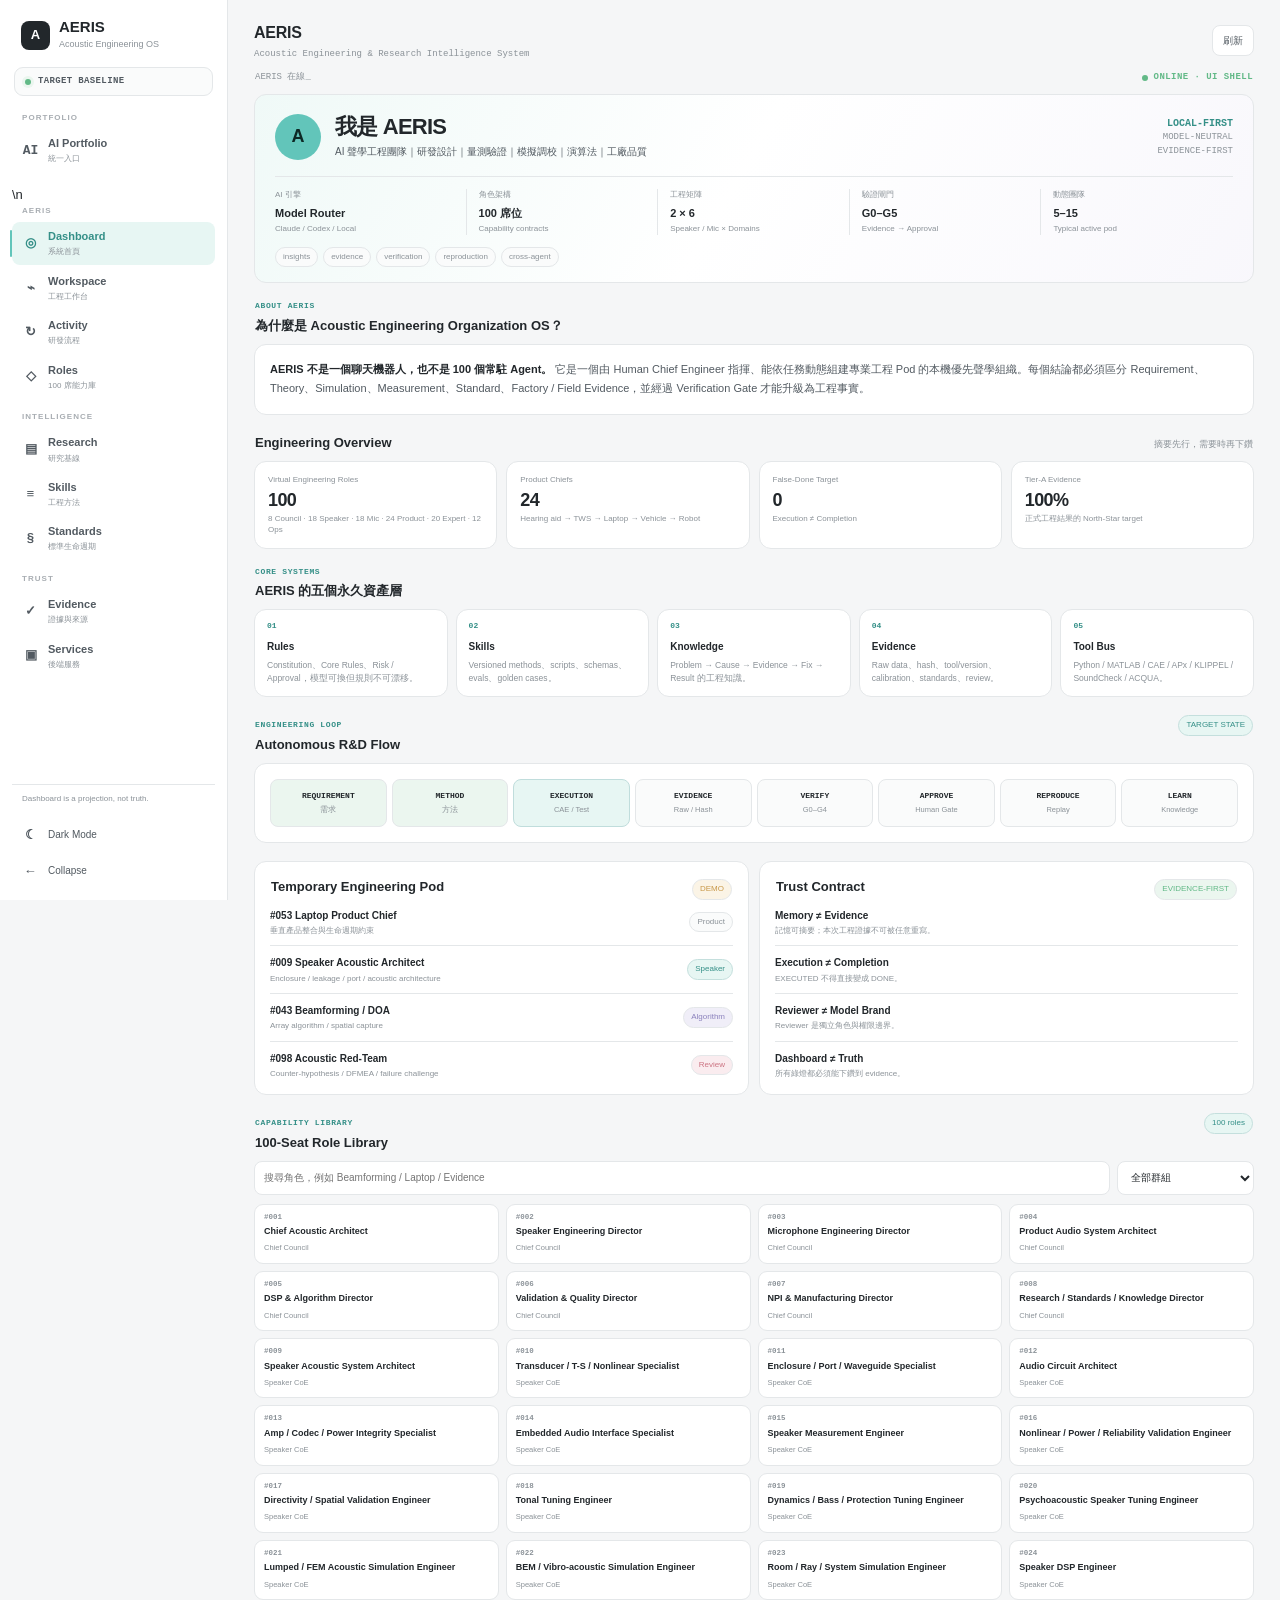
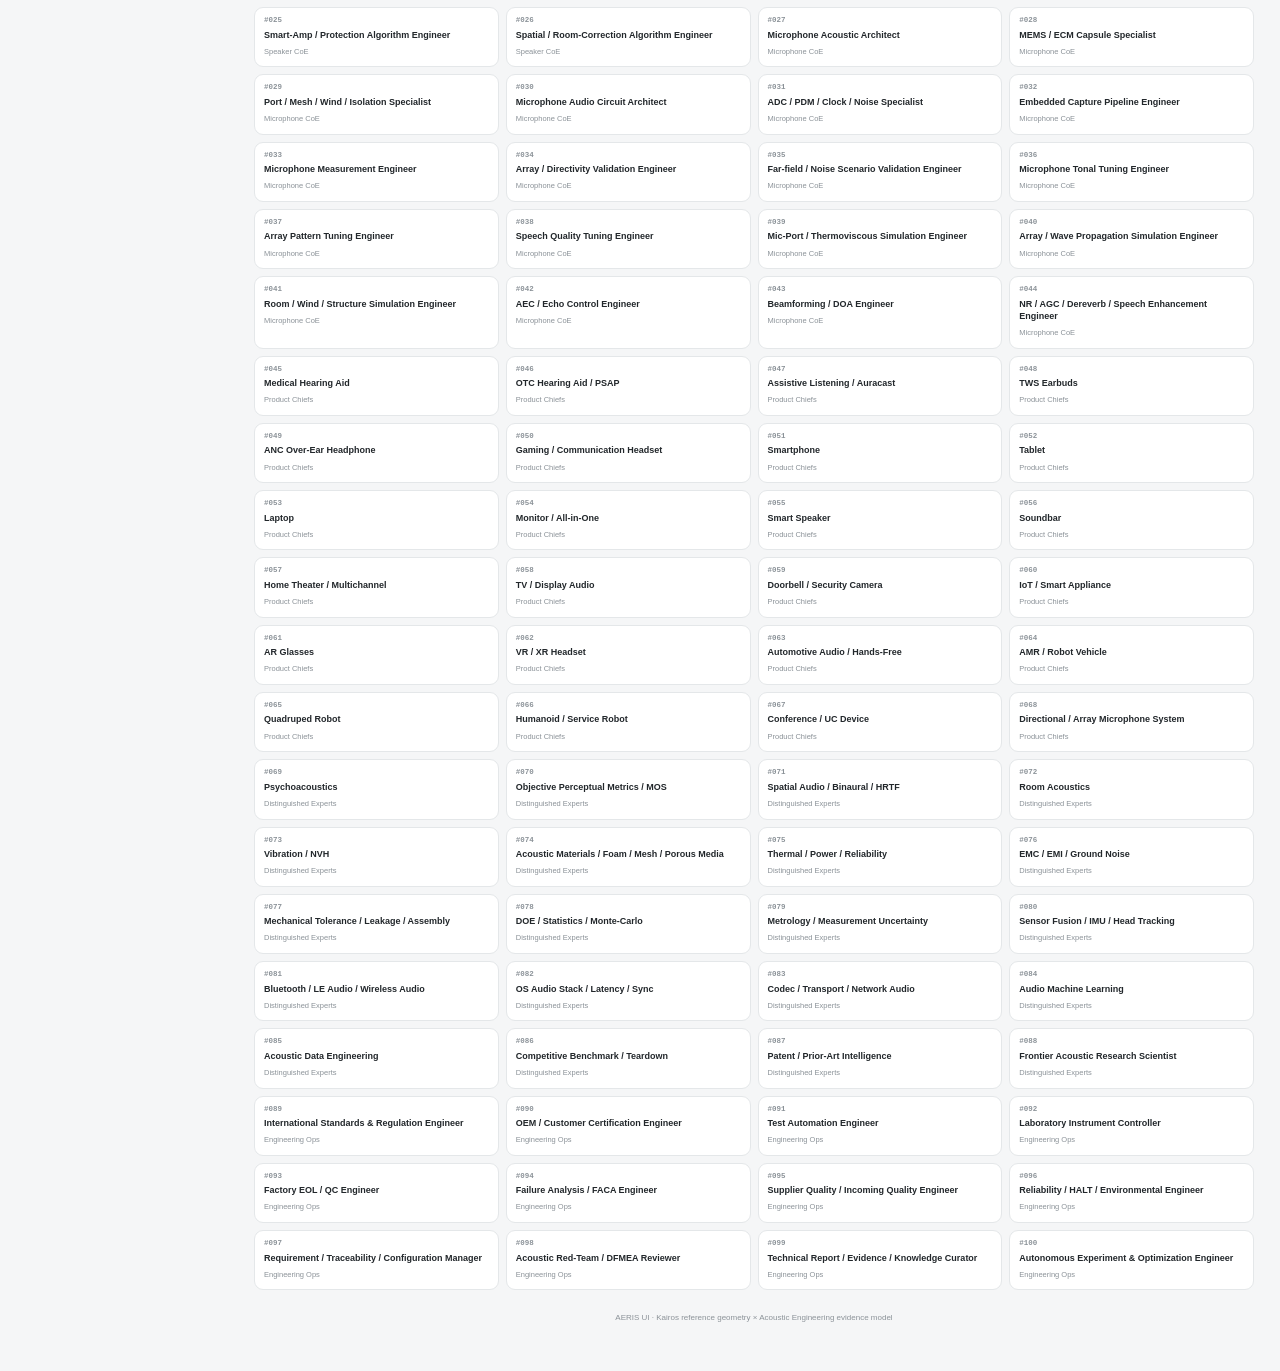
==== commit f8b3427f: "feat: link AERIS dashboard to unified portfolio portal" ====
--- a/index.html
+++ b/index.html
@@ -3,7 +3,7 @@
 <aside class="sidebar">
   <div class="brand"><div class="brand-mark">A</div><div class="brand-copy"><div class="brand-name">AERIS</div><div class="brand-sub">Acoustic Engineering OS</div></div></div>
   <div class="sidebar-live"><span class="live-dot"></span><span>TARGET BASELINE</span></div>
-  <div class="nav-group"><div class="nav-label">AERIS</div><nav class="nav">
+  <div class="nav-group"><div class="nav-label">Portfolio</div><nav class="nav"><a href="portfolio.html"><span class="nav-icon">AI</span><span class="nav-copy"><b>AI Portfolio</b><small>統一入口</small></span></a></nav></div>\n  <div class="nav-group"><div class="nav-label">AERIS</div><nav class="nav">
     <a class="active" href="index.html"><span class="nav-icon">◎</span><span class="nav-copy"><b>Dashboard</b><small>系統首頁</small></span></a>
     <a href="workspace.html"><span class="nav-icon">⌁</span><span class="nav-copy"><b>Workspace</b><small>工程工作台</small></span></a>
     <a href="#activity"><span class="nav-icon">↻</span><span class="nav-copy"><b>Activity</b><small>研發流程</small></span></a>
